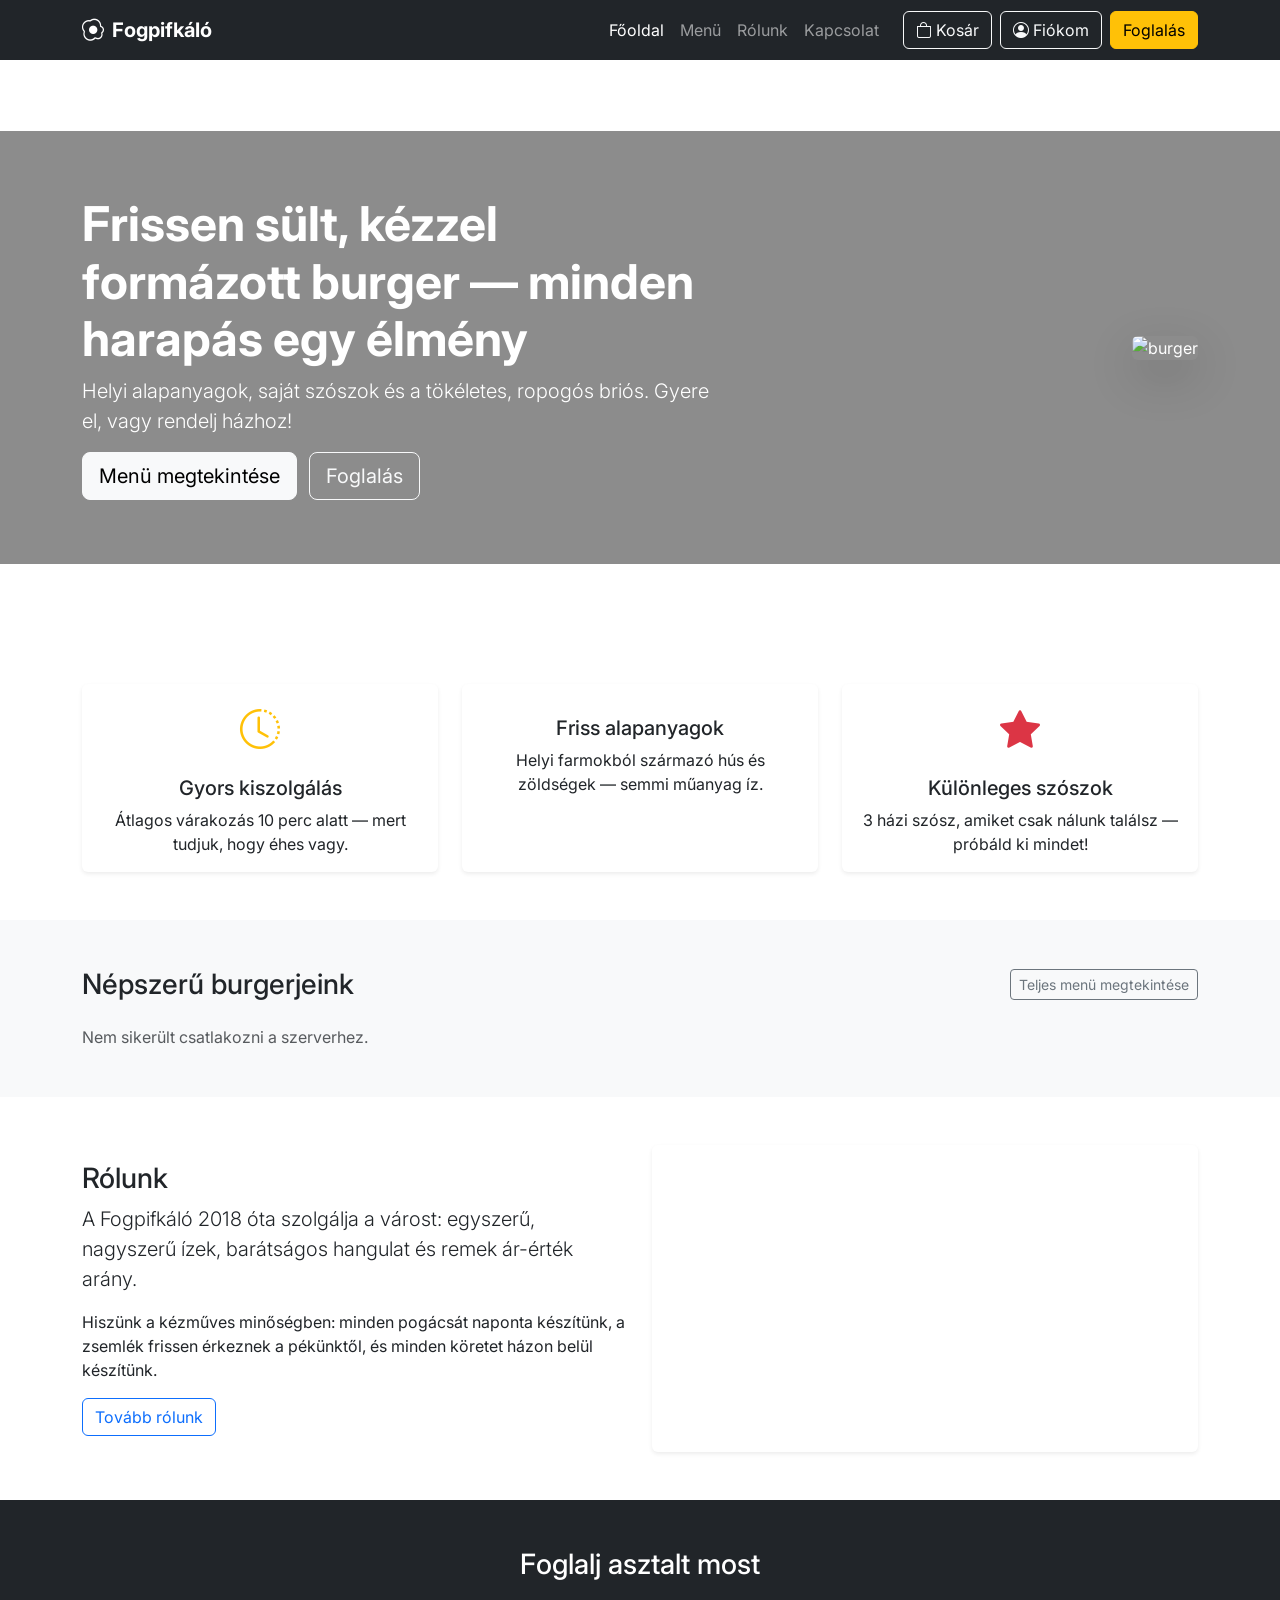
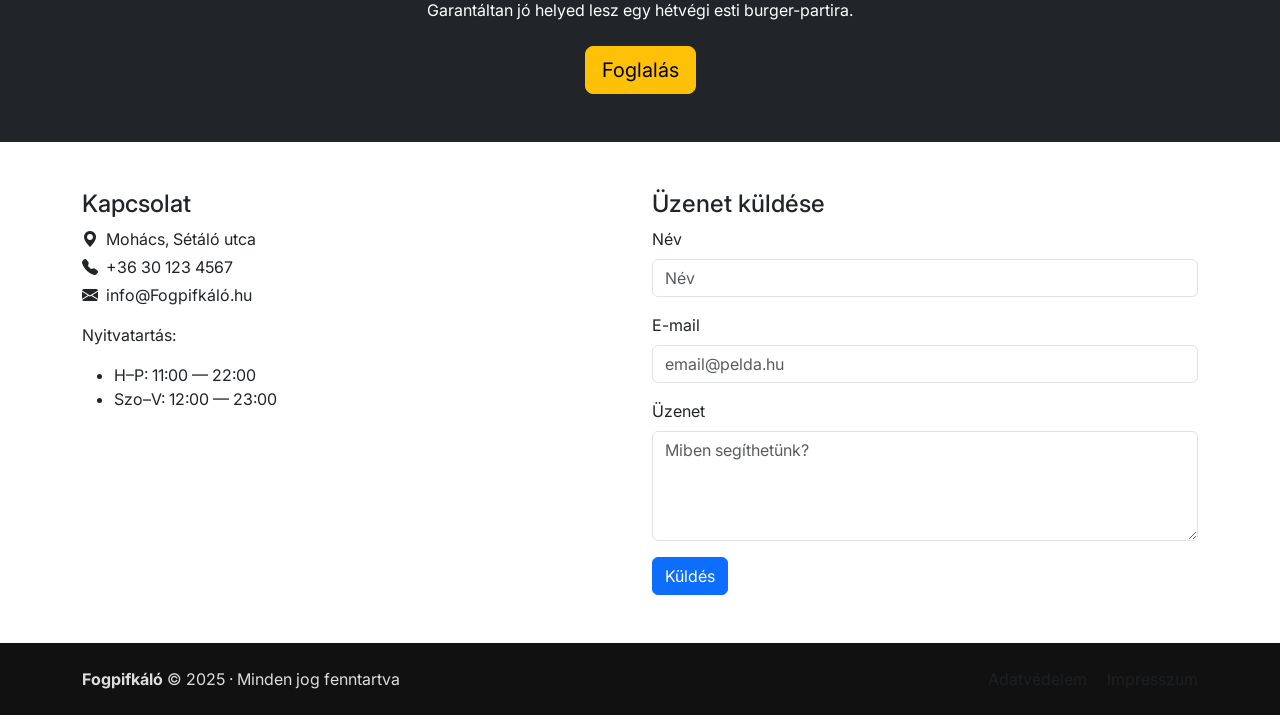
==== public/index.html @ 2e4c8137 "Add files via upload Ha futtatni akarod -  terminálba cd fogpifkalo-backend npm install npm init " ====
<!DOCTYPE html>
<html lang="hu">
  <head>
    <meta charset="utf-8" />
    <meta name="viewport" content="width=device-width, initial-scale=1" />
    <title>Fogpifkáló - A város legjobb burgerje</title>
    <!-- Bootstrap 5 CSS -->
    <link
      href="https://cdn.jsdelivr.net/npm/bootstrap@5.3.2/dist/css/bootstrap.min.css"
      rel="stylesheet"
    />
    <!-- Bootstrap Icons -->
    <link
      href="https://cdn.jsdelivr.net/npm/bootstrap-icons@1.11.3/font/bootstrap-icons.css"
      rel="stylesheet"
    />
    <link
      href="https://fonts.googleapis.com/css2?family=Inter:wght@300;400;600;700&display=swap"
      rel="stylesheet"
    />
    <style>
      body {
        font-family: "Inter", system-ui, -apple-system, Roboto, "Helvetica Neue",
          Arial;
      }
      .hero {
        background-image: url("https://images.unsplash.com/photo-1550547660-d9450f859349?q=80&w=1600&auto=format&fit=crop&ixlib=rb-4.0.3&s=");
        background-size: cover;
        background-position: center;
        min-height: 64vh;
        display: flex;
        align-items: center;
      }
      .hero-overlay {
        background: rgba(0, 0, 0, 0.45);
        padding: 4rem 0;
        width: 100%;
      }
      .menu-card img {
        height: 180px;
        object-fit: cover;
      }
      .badge-special {
        background: #ff6b35;
      }
      .footer {
        background: #111;
        color: #ddd;
      }
    </style>
  </head>
  <body>
    <!-- NAVBAR -->
    <nav class="navbar navbar-expand-lg navbar-dark bg-dark">
      <div class="container">
        <a class="navbar-brand d-flex align-items-center" href="#">
          <i class="bi bi-egg-fried me-2" style="font-size: 1.4rem"></i>
          <span class="fw-bold">Fogpifkáló</span>
        </a>
        <button
          class="navbar-toggler"
          type="button"
          data-bs-toggle="collapse"
          data-bs-target="#navMenu"
        >
          <span class="navbar-toggler-icon"></span>
        </button>
        <div class="collapse navbar-collapse" id="navMenu">
          <ul class="navbar-nav ms-auto mb-2 mb-lg-0">
            <li class="nav-item">
              <a class="nav-link active" href="#">Főoldal</a>
            </li>
            <li class="nav-item"><a class="nav-link" href="menu.html">Menü</a></li>
            <li class="nav-item">
              <a class="nav-link" href="#rolunk">Rólunk</a>
            </li>
            <li class="nav-item">
              <a class="nav-link" href="#kapcsolat">Kapcsolat</a>
            </li>
          </ul>

          <!-- Kosár ikon + dropdown -->
          <div class="dropdown ms-lg-3">
            <button
              class="btn btn-outline-light position-relative d-flex align-items-center"
              type="button"
              id="cartDropdownBtn"
              data-bs-toggle="dropdown"
              aria-expanded="false"
            >
              <i class="bi bi-bag me-1"></i>
              <span class="d-none d-lg-inline">Kosár</span>
              <span
                class="badge bg-danger rounded-pill position-absolute top-0 start-100 translate-middle"
                id="cartCountBadge"
                style="font-size: 0.7rem; display: none"
              >
                0
              </span>
            </button>
            <div
              class="dropdown-menu dropdown-menu-end p-3"
              aria-labelledby="cartDropdownBtn"
              style="min-width: 280px"
            >
              <div id="cartDropdownContent">
                <div class="text-muted small">A kosarad jelenleg üres.</div>
              </div>
            </div>
          </div>

          <!-- Fiók ikon -->
          <a
            class="btn btn-outline-light ms-2 d-flex align-items-center"
            href="fiok.html"
            id="accountLink"
          >
            <i class="bi bi-person-circle me-1"></i>
            <span class="d-none d-lg-inline">Fiókom</span>
          </a>

          <!-- Foglalás gomb -->
          <a class="btn btn-warning ms-2" href="#foglalas">Foglalás</a>
        </div>
      </div>
    </nav>

    <!-- HERO -->
    <header class="hero">
      <div class="hero-overlay text-white">
        <div class="container">
          <div class="row align-items-center">
            <div class="col-lg-7">
              <h1 class="display-5 fw-bold">
                Frissen sült, kézzel formázott burger — minden harapás egy
                élmény
              </h1>
              <p class="lead">
                Helyi alapanyagok, saját szószok és a tökéletes, ropogós briós.
                Gyere el, vagy rendelj házhoz!
              </p>
              <div class="mt-3">
                <a href="#menu" class="btn btn-lg btn-light me-2"
                  >Menü megtekintése</a
                >
                <a href="#foglalas" class="btn btn-lg btn-outline-light"
                  >Foglalás</a
                >
              </div>
            </div>
            <div class="col-lg-5 d-none d-lg-block text-end">
              <img
                src="https://images.unsplash.com/photo-1550547660-d9450f859349?q=80&w=800&auto=format&fit=crop&ixlib=rb-4.0.3&s="
                alt="burger"
                class="img-fluid rounded shadow-lg"
              />
            </div>
          </div>
        </div>
      </div>
    </header>

    <!-- HIGHLIGHTS -->
    <section class="py-5">
      <div class="container">
        <div class="row text-center g-4">
          <div class="col-md-4">
            <div class="card border-0 h-100 shadow-sm">
              <div class="card-body">
                <i class="bi bi-clock-history fs-1 text-warning"></i>
                <h5 class="card-title mt-3">Gyors kiszolgálás</h5>
                <p class="card-text">
                  Átlagos várakozás 10 perc alatt — mert tudjuk, hogy éhes vagy.
                </p>
              </div>
            </div>
          </div>
          <div class="col-md-4">
            <div class="card border-0 h-100 shadow-sm">
              <div class="card-body">
                <i class="bi bi-leaf fs-1 text-success"></i>
                <h5 class="card-title mt-3">Friss alapanyagok</h5>
                <p class="card-text">
                  Helyi farmokból származó hús és zöldségek — semmi műanyag íz.
                </p>
              </div>
            </div>
          </div>
          <div class="col-md-4">
            <div class="card border-0 h-100 shadow-sm">
              <div class="card-body">
                <i class="bi bi-star-fill fs-1 text-danger"></i>
                <h5 class="card-title mt-3">Különleges szószok</h5>
                <p class="card-text">
                  3 házi szósz, amiket csak nálunk találsz — próbáld ki mindet!
                </p>
              </div>
            </div>
          </div>
        </div>
      </div>
    </section>

    <!-- MENU GRID -->
    <section id="menu" class="py-5 bg-light">
      <div class="container">
        <div class="d-flex justify-content-between align-items-center mb-4">
          <h2 class="h3 mb-0">Népszerű burgerjeink</h2>
          <a href="#" class="btn btn-sm btn-outline-secondary"
            >Teljes menü megtekintése</a
          >
        </div>

        <div id="menuItems" class="row g-4">
          <div class="col-12 text-muted" id="menuLoading">
            Menü betöltése...
          </div>
        </div>
      </div>
    </section>

    <!-- ABOUT -->
    <section id="rolunk" class="py-5">
      <div class="container">
        <div class="row align-items-center g-4">
          <div class="col-lg-6">
            <h3>Rólunk</h3>
            <p class="lead">
              A Fogpifkáló 2018 óta szolgálja a várost: egyszerű, nagyszerű
              ízek, barátságos hangulat és remek ár-érték arány.
            </p>
            <p>
              Hiszünk a kézműves minőségben: minden pogácsát naponta készítünk,
              a zsemlék frissen érkeznek a pékünktől, és minden köretet házon
              belül készítünk.
            </p>
            <a href="#" class="btn btn-outline-primary">Tovább rólunk</a>
          </div>
          <div class="col-lg-6">
            <div class="ratio ratio-16x9 rounded shadow-sm">
              <iframe
                src="https://www.youtube.com/watch?v=25LT2WNJmO4&t=40s"
                title="Bemutatkozó"
                allowfullscreen
              ></iframe>
            </div>
          </div>
        </div>
      </div>
    </section>

    <!-- RESERVATION CTA -->
    <section id="foglalas" class="py-5 bg-dark text-white text-center">
      <div class="container">
        <h3 class="mb-3">Foglalj asztalt most</h3>
        <p class="mb-4">
          Garantáltan jó helyed lesz egy hétvégi esti burger-partira.
        </p>
        <a href="#kapcsolat" class="btn btn-warning btn-lg">Foglalás</a>
      </div>
    </section>

    <!-- CONTACT -->
    <section id="kapcsolat" class="py-5">
      <div class="container">
        <div class="row g-4">
          <div class="col-md-6">
            <h4>Kapcsolat</h4>
            <p class="mb-1">
              <i class="bi bi-geo-alt-fill me-2"></i>Mohács, Sétáló utca
            </p>
            <p class="mb-1">
              <i class="bi bi-telephone-fill me-2"></i>+36 30 123 4567
            </p>
            <p class="mb-3">
              <i class="bi bi-envelope-fill me-2"></i>info@Fogpifkáló.hu
            </p>
            <p>Nyitvatartás:</p>
            <ul>
              <li>H–P: 11:00 — 22:00</li>
              <li>Szo–V: 12:00 — 23:00</li>
            </ul>
          </div>
          <div class="col-md-6">
            <h4>Üzenet küldése</h4>
            <form>
              <div class="mb-3">
                <label class="form-label">Név</label>
                <input class="form-control" placeholder="Név" required />
              </div>
              <div class="mb-3">
                <label class="form-label">E-mail</label>
                <input
                  type="email"
                  class="form-control"
                  placeholder="email@pelda.hu"
                  required
                />
              </div>
              <div class="mb-3">
                <label class="form-label">Üzenet</label>
                <textarea
                  class="form-control"
                  rows="4"
                  placeholder="Miben segíthetünk?"
                ></textarea>
              </div>
              <button class="btn btn-primary" type="submit">Küldés</button>
            </form>
          </div>
        </div>
      </div>
    </section>

    <!-- FOOTER -->
    <footer class="footer py-4">
      <div
        class="container d-flex flex-column flex-md-row justify-content-between align-items-center"
      >
        <div>
          <strong>Fogpifkáló</strong> &copy; 2025 · Minden jog fenntartva
        </div>
        <div class="mt-2 mt-md-0">
          <a href="#" class="text-decoration-none text-muted me-3"
            >Adatvédelem</a
          >
          <a href="#" class="text-decoration-none text-muted">Impresszum</a>
        </div>
      </div>
    </footer>

    <!-- Bootstrap JS -->
    <script src="https://cdn.jsdelivr.net/npm/bootstrap@5.3.2/dist/js/bootstrap.bundle.min.js"></script>
    <script src="script.js"></script>
    <script>
      document.addEventListener("DOMContentLoaded", () => {
        const menuContainer = document.getElementById("menuItems");
        const menuLoading = document.getElementById("menuLoading");

        if (!menuContainer) return;

        function formatFt(value) {
          return Math.round(Number(value)).toLocaleString("hu-HU");
        }

        async function loadMenu() {
          if (menuLoading) {
            menuLoading.textContent = "Menü betöltése...";
          }

          try {
            const res = await fetch("/api/products");
            const data = await res.json();

            if (!data.success) {
              if (menuLoading) {
                menuLoading.textContent =
                  data.message || "Nem sikerült betölteni a menüt.";
              }
              return;
            }

            const products = data.products || [];

            if (products.length === 0) {
              if (menuLoading) {
                menuLoading.textContent = "Jelenleg nincs elérhető termék.";
              }
              return;
            }

            // Konténer ürítése
            menuContainer.innerHTML = "";

            products.forEach((p) => {
              const col = document.createElement("div");
              col.className = "col-md-6 col-lg-4";

              const imgUrl =
                p.image_url && p.image_url.trim()
                  ? p.image_url
                  : "https://via.placeholder.com/400x250?text=Burger";

              col.innerHTML = `
          <div class="card menu-card h-100 shadow-sm">
            <img src="${imgUrl}" class="card-img-top" alt="${p.name}">
            <div class="card-body d-flex flex-column">
              <h5 class="card-title">${p.name}</h5>
              <p class="card-text">${p.description || ""}</p>
              <div class="mt-auto d-flex justify-content-between align-items-center">
                <strong>${formatFt(p.price)} Ft</strong>
                <button 
                  class="btn btn-sm btn-primary order-btn" 
                  data-product-id="${p.id}"
                  type="button"
                >
                  Rendelés
                </button>
              </div>
            </div>
          </div>
        `;

              menuContainer.appendChild(col);
            });

            // ⚠️ FONTOS: ha a kosár logika a .order-btn gombokra event listenerrel működik,
            // és azt korábban DOMContentLoaded-kor raktad rá, akkor lehet, hogy
            // külön kell egy függvény, ami újra ráakasztja az eseményeket az új gombokra is.
            // Ha már van ilyen, itt hívd meg, pl:
            // initOrderButtons();
          } catch (err) {
            console.error("Hiba a /api/products hívásnál:", err);
            if (menuLoading) {
              menuLoading.textContent =
                "Nem sikerült csatlakozni a szerverhez.";
            }
          }
        }

        loadMenu();
      });
    </script>
  </body>
</html>
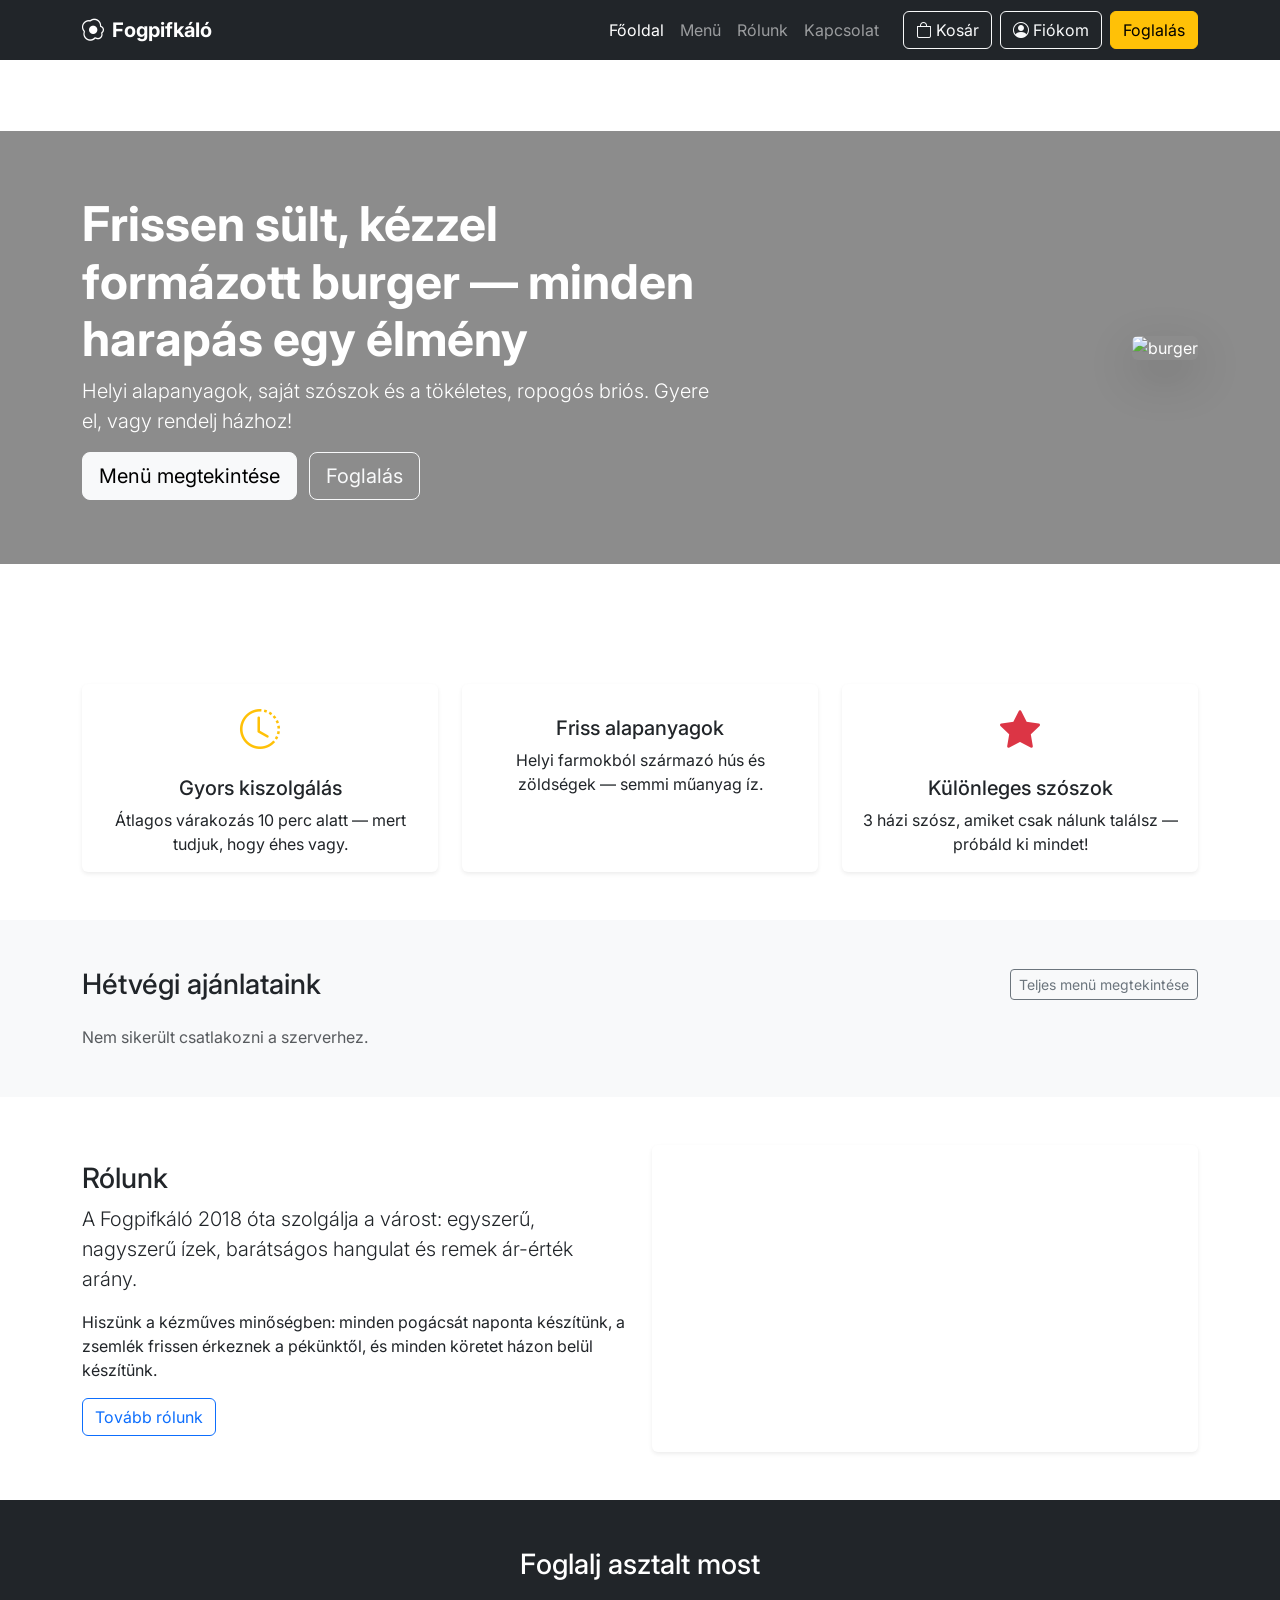
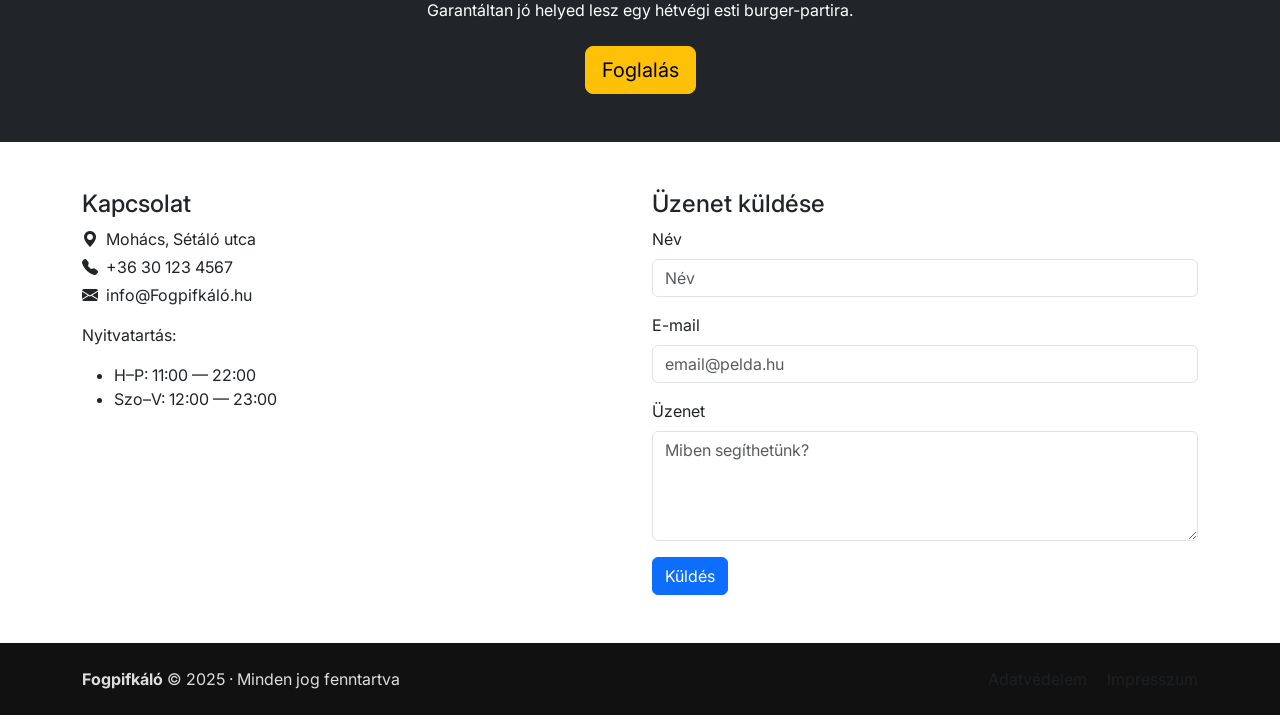
==== commit d0d3c195: "architecture + jwt refresh token" ====
--- a/public/index.html
+++ b/public/index.html
@@ -120,7 +120,7 @@
           </a>
 
           <!-- Foglalás gomb -->
-          <a class="btn btn-warning ms-2" href="#foglalas">Foglalás</a>
+          <a class="btn btn-warning ms-2" href="foglalas.html">Foglalás</a>
         </div>
       </div>
     </nav>
@@ -143,7 +143,7 @@
                 <a href="#menu" class="btn btn-lg btn-light me-2"
                   >Menü megtekintése</a
                 >
-                <a href="#foglalas" class="btn btn-lg btn-outline-light"
+                <a href="foglalas.html" class="btn btn-lg btn-outline-light"
                   >Foglalás</a
                 >
               </div>
@@ -202,14 +202,14 @@
     </section>
 
     <!-- MENU GRID -->
-    <section id="menu" class="py-5 bg-light">
-      <div class="container">
-        <div class="d-flex justify-content-between align-items-center mb-4">
-          <h2 class="h3 mb-0">Népszerű burgerjeink</h2>
-          <a href="#" class="btn btn-sm btn-outline-secondary"
-            >Teljes menü megtekintése</a
-          >
-        </div>
+<section id="menu" class="py-5 bg-light">
+  <div class="container">
+    <div class="d-flex justify-content-between align-items-center mb-4">
+      <h2 class="h3 mb-0">Hétvégi ajánlataink</h2>
+      <a href="menu.html" class="btn btn-sm btn-outline-secondary">
+        Teljes menü megtekintése
+      </a>
+    </div>
 
         <div id="menuItems" class="row g-4">
           <div class="col-12 text-muted" id="menuLoading">
@@ -256,7 +256,7 @@
         <p class="mb-4">
           Garantáltan jó helyed lesz egy hétvégi esti burger-partira.
         </p>
-        <a href="#kapcsolat" class="btn btn-warning btn-lg">Foglalás</a>
+        <a href="foglalas.html" class="btn btn-warning btn-lg">Foglalás</a>
       </div>
     </section>
 
@@ -332,6 +332,7 @@
     <!-- Bootstrap JS -->
     <script src="https://cdn.jsdelivr.net/npm/bootstrap@5.3.2/dist/js/bootstrap.bundle.min.js"></script>
     <script src="script.js"></script>
+    <script src="api.js"></script>
     <script>
       document.addEventListener("DOMContentLoaded", () => {
         const menuContainer = document.getElementById("menuItems");
@@ -343,13 +344,13 @@
           return Math.round(Number(value)).toLocaleString("hu-HU");
         }
 
-        async function loadMenu() {
+        async function loadSpecialOffers() {
           if (menuLoading) {
             menuLoading.textContent = "Menü betöltése...";
           }
 
           try {
-            const res = await fetch("/api/products");
+            const res = await fetch("/api/special-offers");
             const data = await res.json();
 
             if (!data.success) {
@@ -410,7 +411,7 @@
             // Ha már van ilyen, itt hívd meg, pl:
             // initOrderButtons();
           } catch (err) {
-            console.error("Hiba a /api/products hívásnál:", err);
+            console.error("Hiba a /api/special-offers hívásnál:", err);
             if (menuLoading) {
               menuLoading.textContent =
                 "Nem sikerült csatlakozni a szerverhez.";
@@ -418,7 +419,7 @@
           }
         }
 
-        loadMenu();
+        loadSpecialOffers();
       });
     </script>
   </body>
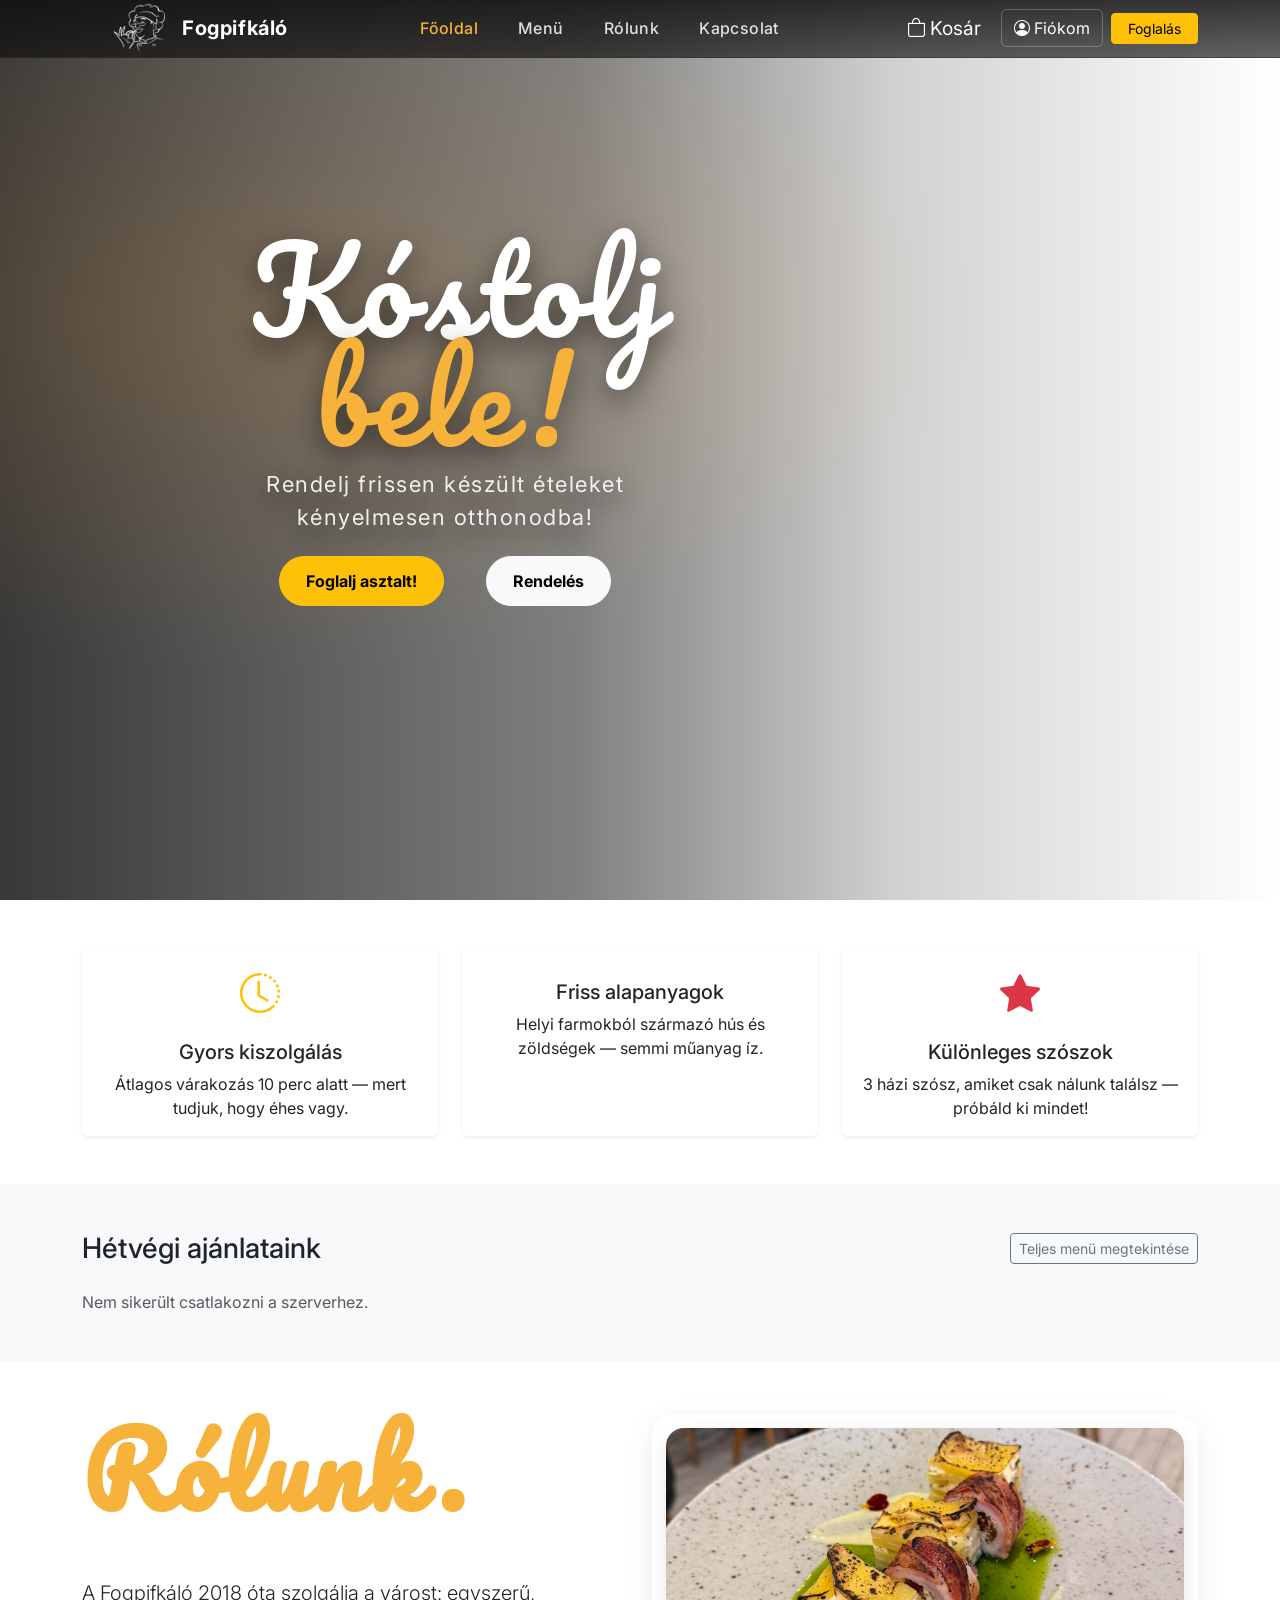
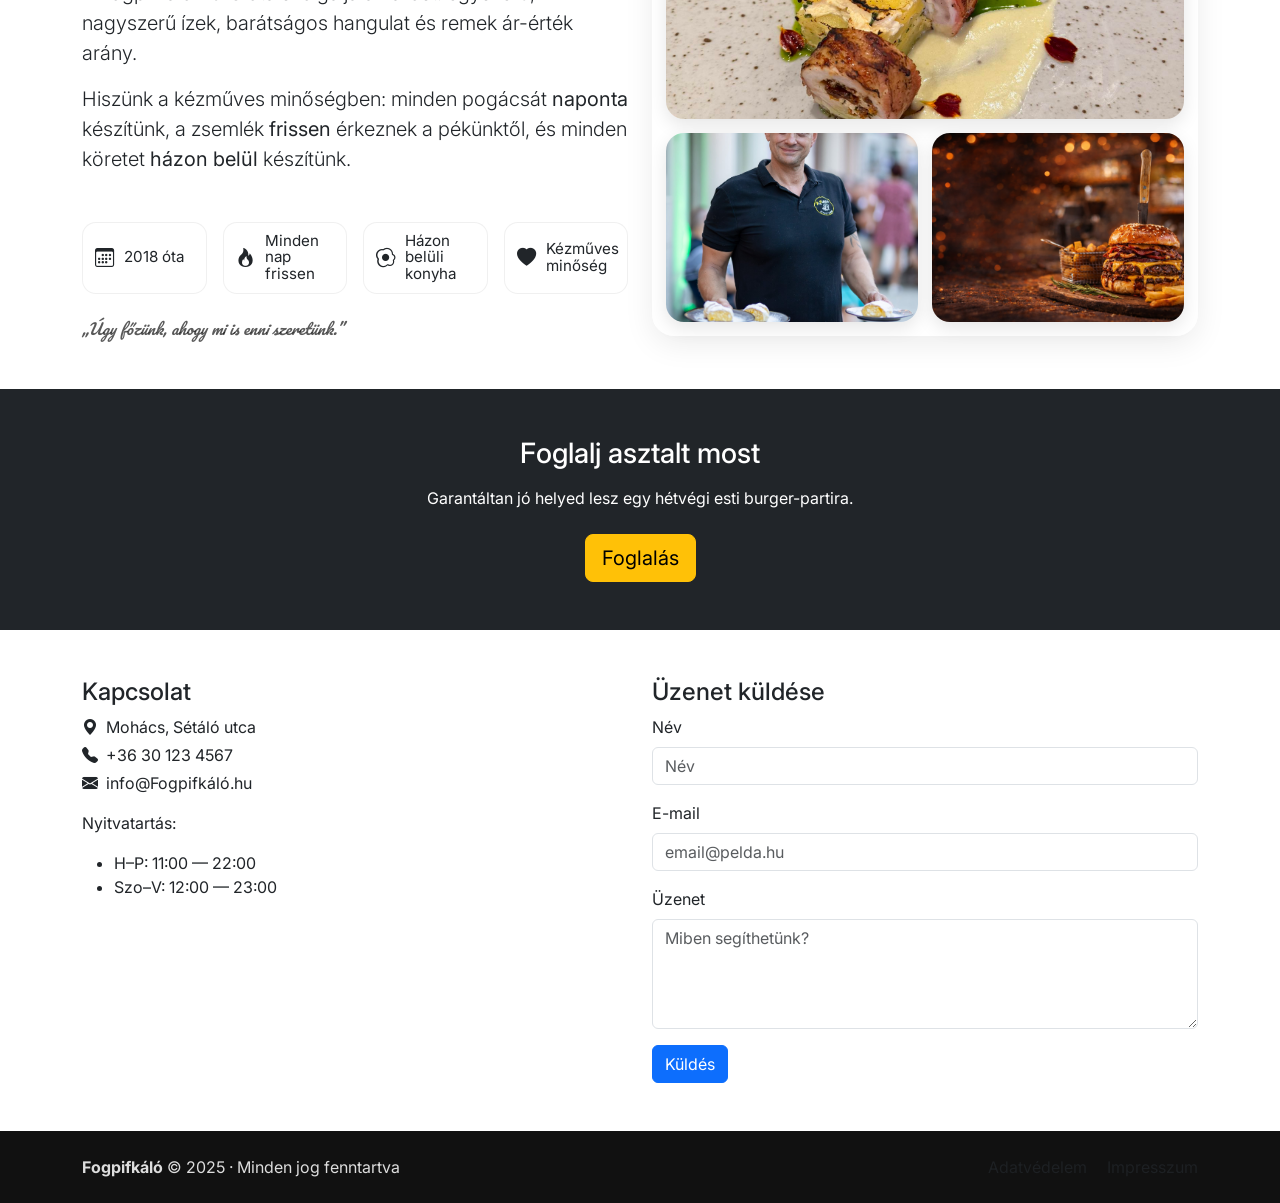
==== commit 9a5ab4e3: "rework navbar + hero section + about section" ====
--- a/public/index.html
+++ b/public/index.html
@@ -1,426 +1,592 @@
-<!DOCTYPE html>
-<html lang="hu">
-  <head>
-    <meta charset="utf-8" />
-    <meta name="viewport" content="width=device-width, initial-scale=1" />
-    <title>Fogpifkáló - A város legjobb burgerje</title>
-    <!-- Bootstrap 5 CSS -->
-    <link
-      href="https://cdn.jsdelivr.net/npm/bootstrap@5.3.2/dist/css/bootstrap.min.css"
-      rel="stylesheet"
-    />
-    <!-- Bootstrap Icons -->
-    <link
-      href="https://cdn.jsdelivr.net/npm/bootstrap-icons@1.11.3/font/bootstrap-icons.css"
-      rel="stylesheet"
-    />
-    <link
-      href="https://fonts.googleapis.com/css2?family=Inter:wght@300;400;600;700&display=swap"
-      rel="stylesheet"
-    />
-    <style>
-      body {
-        font-family: "Inter", system-ui, -apple-system, Roboto, "Helvetica Neue",
-          Arial;
-      }
-      .hero {
-        background-image: url("https://images.unsplash.com/photo-1550547660-d9450f859349?q=80&w=1600&auto=format&fit=crop&ixlib=rb-4.0.3&s=");
-        background-size: cover;
-        background-position: center;
-        min-height: 64vh;
-        display: flex;
-        align-items: center;
-      }
-      .hero-overlay {
-        background: rgba(0, 0, 0, 0.45);
-        padding: 4rem 0;
-        width: 100%;
-      }
-      .menu-card img {
-        height: 180px;
-        object-fit: cover;
-      }
-      .badge-special {
-        background: #ff6b35;
-      }
-      .footer {
-        background: #111;
-        color: #ddd;
-      }
-    </style>
-  </head>
-  <body>
-    <!-- NAVBAR -->
-    <nav class="navbar navbar-expand-lg navbar-dark bg-dark">
-      <div class="container">
-        <a class="navbar-brand d-flex align-items-center" href="#">
-          <i class="bi bi-egg-fried me-2" style="font-size: 1.4rem"></i>
-          <span class="fw-bold">Fogpifkáló</span>
-        </a>
-        <button
-          class="navbar-toggler"
-          type="button"
-          data-bs-toggle="collapse"
-          data-bs-target="#navMenu"
-        >
-          <span class="navbar-toggler-icon"></span>
-        </button>
-        <div class="collapse navbar-collapse" id="navMenu">
-          <ul class="navbar-nav ms-auto mb-2 mb-lg-0">
-            <li class="nav-item">
-              <a class="nav-link active" href="#">Főoldal</a>
-            </li>
-            <li class="nav-item"><a class="nav-link" href="menu.html">Menü</a></li>
-            <li class="nav-item">
-              <a class="nav-link" href="#rolunk">Rólunk</a>
-            </li>
-            <li class="nav-item">
-              <a class="nav-link" href="#kapcsolat">Kapcsolat</a>
-            </li>
-          </ul>
-
-          <!-- Kosár ikon + dropdown -->
-          <div class="dropdown ms-lg-3">
-            <button
-              class="btn btn-outline-light position-relative d-flex align-items-center"
-              type="button"
-              id="cartDropdownBtn"
-              data-bs-toggle="dropdown"
-              aria-expanded="false"
-            >
-              <i class="bi bi-bag me-1"></i>
-              <span class="d-none d-lg-inline">Kosár</span>
-              <span
-                class="badge bg-danger rounded-pill position-absolute top-0 start-100 translate-middle"
-                id="cartCountBadge"
-                style="font-size: 0.7rem; display: none"
-              >
-                0
-              </span>
-            </button>
-            <div
-              class="dropdown-menu dropdown-menu-end p-3"
-              aria-labelledby="cartDropdownBtn"
-              style="min-width: 280px"
-            >
-              <div id="cartDropdownContent">
-                <div class="text-muted small">A kosarad jelenleg üres.</div>
-              </div>
-            </div>
-          </div>
-
-          <!-- Fiók ikon -->
-          <a
-            class="btn btn-outline-light ms-2 d-flex align-items-center"
-            href="fiok.html"
-            id="accountLink"
-          >
-            <i class="bi bi-person-circle me-1"></i>
-            <span class="d-none d-lg-inline">Fiókom</span>
-          </a>
-
-          <!-- Foglalás gomb -->
-          <a class="btn btn-warning ms-2" href="foglalas.html">Foglalás</a>
-        </div>
-      </div>
-    </nav>
-
-    <!-- HERO -->
-    <header class="hero">
-      <div class="hero-overlay text-white">
-        <div class="container">
-          <div class="row align-items-center">
-            <div class="col-lg-7">
-              <h1 class="display-5 fw-bold">
-                Frissen sült, kézzel formázott burger — minden harapás egy
-                élmény
-              </h1>
-              <p class="lead">
-                Helyi alapanyagok, saját szószok és a tökéletes, ropogós briós.
-                Gyere el, vagy rendelj házhoz!
-              </p>
-              <div class="mt-3">
-                <a href="#menu" class="btn btn-lg btn-light me-2"
-                  >Menü megtekintése</a
-                >
-                <a href="foglalas.html" class="btn btn-lg btn-outline-light"
-                  >Foglalás</a
-                >
-              </div>
-            </div>
-            <div class="col-lg-5 d-none d-lg-block text-end">
-              <img
-                src="https://images.unsplash.com/photo-1550547660-d9450f859349?q=80&w=800&auto=format&fit=crop&ixlib=rb-4.0.3&s="
-                alt="burger"
-                class="img-fluid rounded shadow-lg"
-              />
-            </div>
-          </div>
-        </div>
-      </div>
-    </header>
-
-    <!-- HIGHLIGHTS -->
-    <section class="py-5">
-      <div class="container">
-        <div class="row text-center g-4">
-          <div class="col-md-4">
-            <div class="card border-0 h-100 shadow-sm">
-              <div class="card-body">
-                <i class="bi bi-clock-history fs-1 text-warning"></i>
-                <h5 class="card-title mt-3">Gyors kiszolgálás</h5>
-                <p class="card-text">
-                  Átlagos várakozás 10 perc alatt — mert tudjuk, hogy éhes vagy.
-                </p>
-              </div>
-            </div>
-          </div>
-          <div class="col-md-4">
-            <div class="card border-0 h-100 shadow-sm">
-              <div class="card-body">
-                <i class="bi bi-leaf fs-1 text-success"></i>
-                <h5 class="card-title mt-3">Friss alapanyagok</h5>
-                <p class="card-text">
-                  Helyi farmokból származó hús és zöldségek — semmi műanyag íz.
-                </p>
-              </div>
-            </div>
-          </div>
-          <div class="col-md-4">
-            <div class="card border-0 h-100 shadow-sm">
-              <div class="card-body">
-                <i class="bi bi-star-fill fs-1 text-danger"></i>
-                <h5 class="card-title mt-3">Különleges szószok</h5>
-                <p class="card-text">
-                  3 házi szósz, amiket csak nálunk találsz — próbáld ki mindet!
-                </p>
-              </div>
-            </div>
-          </div>
-        </div>
-      </div>
-    </section>
-
-    <!-- MENU GRID -->
-<section id="menu" class="py-5 bg-light">
-  <div class="container">
-    <div class="d-flex justify-content-between align-items-center mb-4">
-      <h2 class="h3 mb-0">Hétvégi ajánlataink</h2>
-      <a href="menu.html" class="btn btn-sm btn-outline-secondary">
-        Teljes menü megtekintése
-      </a>
-    </div>
-
-        <div id="menuItems" class="row g-4">
-          <div class="col-12 text-muted" id="menuLoading">
-            Menü betöltése...
-          </div>
-        </div>
-      </div>
-    </section>
-
-    <!-- ABOUT -->
-    <section id="rolunk" class="py-5">
-      <div class="container">
-        <div class="row align-items-center g-4">
-          <div class="col-lg-6">
-            <h3>Rólunk</h3>
-            <p class="lead">
-              A Fogpifkáló 2018 óta szolgálja a várost: egyszerű, nagyszerű
-              ízek, barátságos hangulat és remek ár-érték arány.
-            </p>
-            <p>
-              Hiszünk a kézműves minőségben: minden pogácsát naponta készítünk,
-              a zsemlék frissen érkeznek a pékünktől, és minden köretet házon
-              belül készítünk.
-            </p>
-            <a href="#" class="btn btn-outline-primary">Tovább rólunk</a>
-          </div>
-          <div class="col-lg-6">
-            <div class="ratio ratio-16x9 rounded shadow-sm">
-              <iframe
-                src="https://www.youtube.com/watch?v=25LT2WNJmO4&t=40s"
-                title="Bemutatkozó"
-                allowfullscreen
-              ></iframe>
-            </div>
-          </div>
-        </div>
-      </div>
-    </section>
-
-    <!-- RESERVATION CTA -->
-    <section id="foglalas" class="py-5 bg-dark text-white text-center">
-      <div class="container">
-        <h3 class="mb-3">Foglalj asztalt most</h3>
-        <p class="mb-4">
-          Garantáltan jó helyed lesz egy hétvégi esti burger-partira.
-        </p>
-        <a href="foglalas.html" class="btn btn-warning btn-lg">Foglalás</a>
-      </div>
-    </section>
-
-    <!-- CONTACT -->
-    <section id="kapcsolat" class="py-5">
-      <div class="container">
-        <div class="row g-4">
-          <div class="col-md-6">
-            <h4>Kapcsolat</h4>
-            <p class="mb-1">
-              <i class="bi bi-geo-alt-fill me-2"></i>Mohács, Sétáló utca
-            </p>
-            <p class="mb-1">
-              <i class="bi bi-telephone-fill me-2"></i>+36 30 123 4567
-            </p>
-            <p class="mb-3">
-              <i class="bi bi-envelope-fill me-2"></i>info@Fogpifkáló.hu
-            </p>
-            <p>Nyitvatartás:</p>
-            <ul>
-              <li>H–P: 11:00 — 22:00</li>
-              <li>Szo–V: 12:00 — 23:00</li>
-            </ul>
-          </div>
-          <div class="col-md-6">
-            <h4>Üzenet küldése</h4>
-            <form>
-              <div class="mb-3">
-                <label class="form-label">Név</label>
-                <input class="form-control" placeholder="Név" required />
-              </div>
-              <div class="mb-3">
-                <label class="form-label">E-mail</label>
-                <input
-                  type="email"
-                  class="form-control"
-                  placeholder="email@pelda.hu"
-                  required
-                />
-              </div>
-              <div class="mb-3">
-                <label class="form-label">Üzenet</label>
-                <textarea
-                  class="form-control"
-                  rows="4"
-                  placeholder="Miben segíthetünk?"
-                ></textarea>
-              </div>
-              <button class="btn btn-primary" type="submit">Küldés</button>
-            </form>
-          </div>
-        </div>
-      </div>
-    </section>
-
-    <!-- FOOTER -->
-    <footer class="footer py-4">
-      <div
-        class="container d-flex flex-column flex-md-row justify-content-between align-items-center"
-      >
-        <div>
-          <strong>Fogpifkáló</strong> &copy; 2025 · Minden jog fenntartva
-        </div>
-        <div class="mt-2 mt-md-0">
-          <a href="#" class="text-decoration-none text-muted me-3"
-            >Adatvédelem</a
-          >
-          <a href="#" class="text-decoration-none text-muted">Impresszum</a>
-        </div>
-      </div>
-    </footer>
-
-    <!-- Bootstrap JS -->
-    <script src="https://cdn.jsdelivr.net/npm/bootstrap@5.3.2/dist/js/bootstrap.bundle.min.js"></script>
-    <script src="script.js"></script>
-    <script src="api.js"></script>
-    <script>
-      document.addEventListener("DOMContentLoaded", () => {
-        const menuContainer = document.getElementById("menuItems");
-        const menuLoading = document.getElementById("menuLoading");
-
-        if (!menuContainer) return;
-
-        function formatFt(value) {
-          return Math.round(Number(value)).toLocaleString("hu-HU");
-        }
-
-        async function loadSpecialOffers() {
-          if (menuLoading) {
-            menuLoading.textContent = "Menü betöltése...";
-          }
-
-          try {
-            const res = await fetch("/api/special-offers");
-            const data = await res.json();
-
-            if (!data.success) {
-              if (menuLoading) {
-                menuLoading.textContent =
-                  data.message || "Nem sikerült betölteni a menüt.";
-              }
-              return;
-            }
-
-            const products = data.products || [];
-
-            if (products.length === 0) {
-              if (menuLoading) {
-                menuLoading.textContent = "Jelenleg nincs elérhető termék.";
-              }
-              return;
-            }
-
-            // Konténer ürítése
-            menuContainer.innerHTML = "";
-
-            products.forEach((p) => {
-              const col = document.createElement("div");
-              col.className = "col-md-6 col-lg-4";
-
-              const imgUrl =
-                p.image_url && p.image_url.trim()
-                  ? p.image_url
-                  : "https://via.placeholder.com/400x250?text=Burger";
-
-              col.innerHTML = `
-          <div class="card menu-card h-100 shadow-sm">
-            <img src="${imgUrl}" class="card-img-top" alt="${p.name}">
-            <div class="card-body d-flex flex-column">
-              <h5 class="card-title">${p.name}</h5>
-              <p class="card-text">${p.description || ""}</p>
-              <div class="mt-auto d-flex justify-content-between align-items-center">
-                <strong>${formatFt(p.price)} Ft</strong>
-                <button 
-                  class="btn btn-sm btn-primary order-btn" 
-                  data-product-id="${p.id}"
-                  type="button"
-                >
-                  Rendelés
-                </button>
-              </div>
-            </div>
-          </div>
-        `;
-
-              menuContainer.appendChild(col);
-            });
-
-            // ⚠️ FONTOS: ha a kosár logika a .order-btn gombokra event listenerrel működik,
-            // és azt korábban DOMContentLoaded-kor raktad rá, akkor lehet, hogy
-            // külön kell egy függvény, ami újra ráakasztja az eseményeket az új gombokra is.
-            // Ha már van ilyen, itt hívd meg, pl:
-            // initOrderButtons();
-          } catch (err) {
-            console.error("Hiba a /api/special-offers hívásnál:", err);
-            if (menuLoading) {
-              menuLoading.textContent =
-                "Nem sikerült csatlakozni a szerverhez.";
-            }
-          }
-        }
-
-        loadSpecialOffers();
-      });
-    </script>
-  </body>
-</html>
+<!DOCTYPE html>
+<html lang="hu">
+  <head>
+    <meta charset="utf-8" />
+    <meta name="viewport" content="width=device-width, initial-scale=1" />
+    <title>Fogpifkáló - A város legjobb burgerje</title>
+    <!-- Bootstrap 5 CSS -->
+    <link
+      href="https://cdn.jsdelivr.net/npm/bootstrap@5.3.2/dist/css/bootstrap.min.css"
+      rel="stylesheet"
+    />
+    <!-- Bootstrap Icons -->
+    <link
+      href="https://cdn.jsdelivr.net/npm/bootstrap-icons@1.13.1/font/bootstrap-icons.css"
+      rel="stylesheet"
+    />
+
+    <link
+      href="https://fonts.googleapis.com/css2?family=Inter:wght@300;400;600;700&display=swap"
+      rel="stylesheet"
+    />
+    <link
+      href="https://fonts.googleapis.com/css2?family=Pacifico&display=swap"
+      rel="stylesheet"
+    />
+    <style>
+      body {
+        font-family: "Inter", system-ui, -apple-system, Roboto, "Helvetica Neue",
+          Arial;
+      }
+      .hero {
+        position: relative;
+        background-image: url("/images/hero3.jpg");
+        background-size: cover;
+        background-position: center 100%;
+        min-height: 100vh;
+        display: flex;
+        align-items: center;
+        overflow: hidden;
+      }
+      .hero::before {
+        content: "";
+        position: absolute;
+        inset: 0;
+        background: radial-gradient(
+            1200px 600px at 22% 35%,
+            rgba(255, 170, 60, 0.18),
+            rgba(0, 0, 0, 0) 60%
+          ),
+          linear-gradient(
+            90deg,
+            rgba(0, 0, 0, 0.78) 0%,
+            rgba(0, 0, 0, 0.5) 45%,
+            rgba(0, 0, 0, 0.18) 70%,
+            rgba(0, 0, 0, 0) 100%
+          );
+        pointer-events: none;
+      }
+      .hero-content {
+        position: relative;
+        z-index: 1;
+        padding: 5rem 0;
+        top: -30px;
+        left: 250px;
+      }
+      .hero-title {
+        font-family: "Pacifico", cursive;
+        font-size: clamp(80px, 9vw, 115px);
+        line-height: 0.95;
+        margin: 0 0 16px;
+        color: #fff;
+        text-shadow: 0 10px 30px rgba(0, 0, 0, 0.55);
+        text-align: center;
+        letter-spacing: 5px;
+      }
+      .hero-title .accent {
+        color: #f6b23a;
+      }
+      .hero-subtitle {
+        font-size: clamp(16px, 1.8vw, 22px);
+        color: rgba(255, 255, 255, 0.9);
+        margin: 0 0 22px;
+        max-width: 760px;
+        text-shadow: 0 8px 22px rgba(0, 0, 0, 0.55);
+        text-align: center;
+        letter-spacing: 1.5px;
+      }
+      .hero-actions {
+        display: flex;
+        gap: 14px;
+        flex-wrap: wrap;
+        align-items: center;
+        justify-content: space-evenly;
+      }
+      .btn-hero-pill {
+        border-radius: 999px;
+        padding: 12px 26px;
+        font-weight: 700;
+      }
+      @media (max-width: 576px) {
+        .hero {
+          min-height: 70vh;
+        }
+        .hero-content {
+          /* Mobilon ne legyen "kilökve" a képből */
+          left: 0;
+          top: 0;
+          padding: 3.5rem 1rem;
+          width: 100%;
+        }
+        .hero-title,
+        .hero-subtitle {
+          text-align: left;
+        }
+        .hero-actions {
+          justify-content: flex-start;
+        }
+      }
+
+      /* Tablet / kisebb laptop: csökkentsük az eltolást */
+      @media (max-width: 992px) {
+        .hero-content {
+          left: 0;
+          top: 0;
+        }
+      }
+
+      .menu-card img {
+        height: 180px;
+        object-fit: cover;
+      }
+      .badge-special {
+        background: #ff6b35;
+      }
+      .footer {
+        background: #111;
+        color: #ddd;
+      }
+    </style>
+    <link rel="stylesheet" href="menucard.css" />
+    <link rel="stylesheet" href="navbar.css" />
+    <link rel="stylesheet" href="style.css" />
+  </head>
+  <body>
+    <!-- NAVBAR -->
+    <nav class="navbar navbar-expand-lg navbar-dark navbar-glass fixed-top">
+      <div class="container">
+        <!-- LOGÓ -->
+        <a class="navbar-brand d-flex align-items-center" href="index.html">
+          <img
+            src="images/fogpifkalo.png"
+            alt="Fogpifkáló"
+            class="navbar-logo me-2"
+          />
+          <span class="fw-bold brand-text">Fogpifkáló</span>
+        </a>
+
+        <!-- MOBIL TOGGLE -->
+        <button
+          class="navbar-toggler"
+          type="button"
+          data-bs-toggle="collapse"
+          data-bs-target="#navMenu"
+        >
+          <span class="navbar-toggler-icon"></span>
+        </button>
+
+        <div class="collapse navbar-collapse" id="navMenu">
+          <ul class="navbar-nav mx-auto mb-2 mb-lg-0 gap-lg-4">
+            <li class="nav-item">
+              <a class="nav-link active" href="#">Főoldal</a>
+            </li>
+            <li class="nav-item">
+              <a class="nav-link" href="menu.html">Menü</a>
+            </li>
+            <li class="nav-item">
+              <a class="nav-link" href="#rolunk">Rólunk</a>
+            </li>
+            <li class="nav-item">
+              <a class="nav-link" href="#kapcsolat">Kapcsolat</a>
+            </li>
+          </ul>
+
+          <!-- JOBB OLDAL: KOSÁR + FIÓK + FOGLALÁS -->
+          <div class="d-flex align-items-center gap-2">
+            <!-- KOSÁR -->
+            <div class="dropdown">
+              <button
+                class="btn btn-cart position-relative d-flex align-items-center"
+                type="button"
+                id="cartDropdownBtn"
+                data-bs-toggle="dropdown"
+                aria-expanded="false"
+              >
+                <i class="bi bi-bag me-1"></i>
+                <span class="d-none d-lg-inline">Kosár</span>
+                <span
+                  class="cart-badge"
+                  id="cartCountBadge"
+                  style="display: none"
+                >
+                  0
+                </span>
+              </button>
+
+              <div
+                class="dropdown-menu dropdown-menu-end p-3"
+                aria-labelledby="cartDropdownBtn"
+                style="min-width: 280px"
+              >
+                <div id="cartDropdownContent">
+                  <div class="text-muted small">A kosarad jelenleg üres.</div>
+                </div>
+              </div>
+            </div>
+
+            <!-- FIÓK -->
+            <a
+              class="btn btn-account d-flex align-items-center"
+              href="fiok.html"
+              id="accountLink"
+            >
+              <i class="bi bi-person-circle me-1"></i>
+              <span class="d-none d-lg-inline">Fiókom</span>
+            </a>
+
+            <!-- FOGLALÁS -->
+            <a class="btn btn-warning btn-sm px-3" href="foglalas.html">
+              Foglalás
+            </a>
+          </div>
+        </div>
+      </div>
+    </nav>
+
+    <!-- HERO -->
+    <header class="hero">
+      <div class="hero-content text-white">
+        <div class="row align-items-center">
+          <div class="col-lg-7">
+            <h1 class="hero-title">
+              Kóstolj<br />
+              <span class="accent">bele!</span>
+            </h1>
+            <p class="hero-subtitle">
+              Rendelj frissen készült ételeket kényelmesen otthonodba!
+            </p>
+            <div class="hero-actions mt-3">
+              <a href="foglalas.html" class="btn btn-warning btn-hero-pill"
+                >Foglalj asztalt!</a
+              >
+              <a href="menu.html" class="btn btn-light btn-hero-pill"
+                >Rendelés</a
+              >
+            </div>
+          </div>
+          <div class="col-lg-5 d-none d-lg-block"></div>
+        </div>
+      </div>
+    </header>
+
+    <!-- HIGHLIGHTS -->
+    <section class="py-5">
+      <div class="container">
+        <div class="row text-center g-4">
+          <div class="col-md-4">
+            <div class="card border-0 h-100 shadow-sm">
+              <div class="card-body">
+                <i class="bi bi-clock-history fs-1 text-warning"></i>
+                <h5 class="card-title mt-3">Gyors kiszolgálás</h5>
+                <p class="card-text">
+                  Átlagos várakozás 10 perc alatt — mert tudjuk, hogy éhes vagy.
+                </p>
+              </div>
+            </div>
+          </div>
+          <div class="col-md-4">
+            <div class="card border-0 h-100 shadow-sm">
+              <div class="card-body">
+                <i class="bi bi-leaf fs-1 text-success"></i>
+                <h5 class="card-title mt-3">Friss alapanyagok</h5>
+                <p class="card-text">
+                  Helyi farmokból származó hús és zöldségek — semmi műanyag íz.
+                </p>
+              </div>
+            </div>
+          </div>
+          <div class="col-md-4">
+            <div class="card border-0 h-100 shadow-sm">
+              <div class="card-body">
+                <i class="bi bi-star-fill fs-1 text-danger"></i>
+                <h5 class="card-title mt-3">Különleges szószok</h5>
+                <p class="card-text">
+                  3 házi szósz, amiket csak nálunk találsz — próbáld ki mindet!
+                </p>
+              </div>
+            </div>
+          </div>
+        </div>
+      </div>
+    </section>
+
+    <!-- MENU GRID -->
+    <section id="menu" class="py-5 bg-light">
+      <div class="container">
+        <div class="d-flex justify-content-between align-items-center mb-4">
+          <h2 class="h3 mb-0">Hétvégi ajánlataink</h2>
+          <a href="menu.html" class="btn btn-sm btn-outline-secondary">
+            Teljes menü megtekintése
+          </a>
+        </div>
+
+        <div id="menuItems" class="row g-4">
+          <div class="col-12 text-muted" id="menuLoading">
+            Menü betöltése...
+          </div>
+        </div>
+      </div>
+    </section>
+
+    <!-- ABOUT -->
+    <section id="rolunk" class="py-5 about-section">
+      <div class="container">
+        <div class="row align-items-center g-4">
+          <!-- Bal oldal: szöveg -->
+          <div class="col-lg-6">
+            <h2 class="about-title mb-5">Rólunk.</h2>
+
+            <p class="lead mb-3">
+              A Fogpifkáló 2018 óta szolgálja a várost: egyszerű, nagyszerű ízek,
+              barátságos hangulat és remek ár-érték arány.
+            </p>
+
+            <p class="lead mb-5">
+              Hiszünk a kézműves minőségben: minden pogácsát <strong>naponta</strong> készítünk,
+              a zsemlék <strong>frissen</strong> érkeznek a pékünktől, és minden köretet
+              <strong>házon belül</strong> készítünk.
+            </p>
+
+            <div class="row g-3 about-points mb-4">
+              <div class="col-6 col-sm-3">
+                <div class="about-point">
+                  <i class="bi bi-calendar3"></i>
+                  <div class="about-point-text">2018 óta</div>
+                </div>
+              </div>
+              <div class="col-6 col-sm-3">
+                <div class="about-point">
+                  <i class="bi bi-fire"></i>
+                  <div class="about-point-text">Minden nap frissen</div>
+                </div>
+              </div>
+              <div class="col-6 col-sm-3">
+                <div class="about-point">
+                  <i class="bi bi-egg-fried"></i>
+                  <div class="about-point-text">Házon belüli konyha</div>
+                </div>
+              </div>
+              <div class="col-6 col-sm-3">
+                <div class="about-point">
+                  <i class="bi bi-heart-fill"></i>
+                  <div class="about-point-text">Kézműves minőség</div>
+                </div>
+              </div>
+            </div>
+
+            <div class="d-flex flex-wrap align-items-center gap-3">
+              <div class="about-quote">
+                „Úgy főzünk, ahogy mi is enni szeretünk.”
+              </div>
+            </div>
+          </div>
+
+          <!-- Jobb oldal: képkollázs (placeholder) -->
+          <div class="col-lg-6">
+            <div class="about-collage">
+              <img
+                src="images/hero2.jpg"
+                alt="Konyhai pillanat"
+                class="about-img about-img-main"
+                loading="lazy"
+              />
+              <img
+                src="images/smallerpic1.jpg"
+                alt="Friss pogácsák"
+                class="about-img about-img-sub"
+                loading="lazy"
+              />
+              <img
+                src="images/hero3.jpg"
+                alt="Vendégtér hangulat"
+                class="about-img about-img-sub"
+                loading="lazy"
+              />
+            </div>
+          </div>
+        </div>
+      </div>
+    </section>
+
+    <!-- RESERVATION CTA -->
+    <section id="foglalas" class="py-5 bg-dark text-white text-center">
+      <div class="container">
+        <h3 class="mb-3">Foglalj asztalt most</h3>
+        <p class="mb-4">
+          Garantáltan jó helyed lesz egy hétvégi esti burger-partira.
+        </p>
+        <a href="foglalas.html" class="btn btn-warning btn-lg">Foglalás</a>
+      </div>
+    </section>
+
+    <!-- CONTACT -->
+    <section id="kapcsolat" class="py-5">
+      <div class="container">
+        <div class="row g-4">
+          <div class="col-md-6">
+            <h4>Kapcsolat</h4>
+            <p class="mb-1">
+              <i class="bi bi-geo-alt-fill me-2"></i>Mohács, Sétáló utca
+            </p>
+            <p class="mb-1">
+              <i class="bi bi-telephone-fill me-2"></i>+36 30 123 4567
+            </p>
+            <p class="mb-3">
+              <i class="bi bi-envelope-fill me-2"></i>info@Fogpifkáló.hu
+            </p>
+            <p>Nyitvatartás:</p>
+            <ul>
+              <li>H–P: 11:00 — 22:00</li>
+              <li>Szo–V: 12:00 — 23:00</li>
+            </ul>
+          </div>
+          <div class="col-md-6">
+            <h4>Üzenet küldése</h4>
+            <form>
+              <div class="mb-3">
+                <label class="form-label">Név</label>
+                <input class="form-control" placeholder="Név" required />
+              </div>
+              <div class="mb-3">
+                <label class="form-label">E-mail</label>
+                <input
+                  type="email"
+                  class="form-control"
+                  placeholder="email@pelda.hu"
+                  required
+                />
+              </div>
+              <div class="mb-3">
+                <label class="form-label">Üzenet</label>
+                <textarea
+                  class="form-control"
+                  rows="4"
+                  placeholder="Miben segíthetünk?"
+                ></textarea>
+              </div>
+              <button class="btn btn-primary" type="submit">Küldés</button>
+            </form>
+          </div>
+        </div>
+      </div>
+    </section>
+
+    <!-- FOOTER -->
+    <footer class="footer py-4">
+      <div
+        class="container d-flex flex-column flex-md-row justify-content-between align-items-center"
+      >
+        <div>
+          <strong>Fogpifkáló</strong> &copy; 2025 · Minden jog fenntartva
+        </div>
+        <div class="mt-2 mt-md-0">
+          <a href="#" class="text-decoration-none text-muted me-3"
+            >Adatvédelem</a
+          >
+          <a href="#" class="text-decoration-none text-muted">Impresszum</a>
+        </div>
+      </div>
+    </footer>
+
+    <!-- Bootstrap JS -->
+    <script src="https://cdn.jsdelivr.net/npm/bootstrap@5.3.2/dist/js/bootstrap.bundle.min.js"></script>
+    <script src="script.js"></script>
+    <script src="api.js"></script>
+    <script>
+      document.addEventListener("DOMContentLoaded", () => {
+        const menuContainer = document.getElementById("menuItems");
+        const menuLoading = document.getElementById("menuLoading");
+
+        if (!menuContainer) return;
+
+        function formatFt(value) {
+          return Math.round(Number(value)).toLocaleString("hu-HU");
+        }
+
+        async function loadSpecialOffers() {
+          if (menuLoading) {
+            menuLoading.textContent = "Menü betöltése...";
+          }
+
+          try {
+            const res = await fetch("/api/special-offers");
+            const data = await res.json();
+
+            if (!data.success) {
+              if (menuLoading) {
+                menuLoading.textContent =
+                  data.message || "Nem sikerült betölteni a menüt.";
+              }
+              return;
+            }
+
+            const products = data.products || [];
+
+            if (products.length === 0) {
+              if (menuLoading) {
+                menuLoading.textContent = "Jelenleg nincs elérhető termék.";
+              }
+              return;
+            }
+
+            // Konténer ürítése
+            menuContainer.innerHTML = "";
+
+            products.forEach((p) => {
+              const col = document.createElement("div");
+              col.className = "col-md-6 col-lg-4";
+
+              const fallbackImg =
+                "https://via.placeholder.com/800x600?text=Burger";
+
+              let imgUrl =
+                p.image_url && p.image_url.trim() ? p.image_url.trim() : "";
+
+              // Normalizálás: \ -> /, public/ levágása, és legyen /-sal kezdődő útvonal
+              imgUrl = imgUrl
+                .replace(/\\/g, "/")
+                .replace(/^public\//, "")
+                .replace(/^\.?\//, "");
+
+              imgUrl = imgUrl ? `/${imgUrl}` : fallbackImg;
+
+              col.innerHTML = `
+              <div class="menu-image-card shadow-sm">
+                <img
+                  src="${imgUrl}"
+                  alt="${p.name}"
+                  onerror="this.onerror=null;this.src='${fallbackImg}';"
+                >
+                <div class="menu-image-overlay">
+                  <h5 class="product-title">${p.name}</h5>
+                  ${
+                    p.description
+                      ? `<p class="product-desc">${p.description}</p>`
+                      : ""
+                  }
+                  <div class="overlay-bottom">
+                    <div class="product-price">${formatFt(p.price)} Ft</div>
+                    <button
+                      class="btn btn-sm btn-light order-btn"
+                      data-product-id="${p.id}"
+                      type="button"
+                    >
+                      Rendelés
+                    </button>
+                  </div>
+                </div>
+              </div>
+            `;
+
+              menuContainer.appendChild(col);
+            });
+
+            // ⚠️ FONTOS: ha a kosár logika a .order-btn gombokra event listenerrel működik,
+            // és azt korábban DOMContentLoaded-kor raktad rá, akkor lehet, hogy
+            // külön kell egy függvény, ami újra ráakasztja az eseményeket az új gombokra is.
+            // Ha már van ilyen, itt hívd meg, pl:
+            // initOrderButtons();
+          } catch (err) {
+            console.error("Hiba a /api/special-offers hívásnál:", err);
+            if (menuLoading) {
+              menuLoading.textContent =
+                "Nem sikerült csatlakozni a szerverhez.";
+            }
+          }
+        }
+
+        loadSpecialOffers();
+      });
+    </script>
+  </body>
+</html>
--- a/public/menucard.css
+++ b/public/menucard.css
@@ -0,0 +1,71 @@
+.menu-image-card {
+  width: 90%;
+  height: 500px;          /* ← EZ adja a vizuális méretet */
+  border-radius: 16px;
+  overflow: hidden;
+  position: relative;
+}
+
+
+.menu-image-card img {
+  width: 100%;
+  height: 100%;
+  object-fit: cover;
+  display: block;
+}
+
+/* alsó sötét gradiens, hogy a szöveg mindig látszódjon */
+.menu-image-overlay {
+  position: absolute;
+  inset: 0;
+  padding: 16px;
+
+  display: flex;
+  flex-direction: column;
+  justify-content: flex-end;
+
+  background: linear-gradient(
+    to top,
+    rgba(0, 0, 0, 0.85) 0%,
+    rgba(0, 0, 0, 0.45) 40%,
+    rgba(0, 0, 0, 0) 70%
+  );
+
+  color: #fff;
+}
+
+.menu-image-overlay h5 {
+  margin: 0;
+  font-weight: 700;
+}
+
+.menu-image-overlay p {
+  margin: 4px 0 8px;
+  font-size: 0.9rem;
+  opacity: 0.95;
+}
+
+.menu-image-overlay .product-price {
+  font-size: 1.1rem;
+  font-weight: 700;
+}
+
+.overlay-bottom {
+  display: flex;
+  justify-content: space-between;
+  align-items: center;
+  gap: 10px;
+}
+
+.order-btn {
+  font-weight: 600;
+  padding: 6px 14px;
+  border-radius: 20px;
+  white-space: nowrap;
+}
+
+.order-btn:hover {
+  background-color: #ffc107;
+  border-color: #ffc107;
+}
+
--- a/public/navbar.css
+++ b/public/navbar.css
@@ -0,0 +1,96 @@
+/* GLASS / ELEGÁNS NAVBAR */
+.navbar-glass {
+  background: linear-gradient(
+    180deg,
+    rgba(15, 15, 15, 0.85),
+    rgba(15, 15, 15, 0.65)
+  );
+  backdrop-filter: blur(10px);
+  -webkit-backdrop-filter: blur(10px);
+  border-bottom: 1px solid rgba(255, 255, 255, 0.08);
+}
+
+/* NAV LINK */
+.navbar-glass .nav-link {
+  color: rgba(255, 255, 255, 0.85);
+  font-weight: 500;
+  letter-spacing: 0.4px;
+  transition: color 0.2s ease;
+}
+
+.navbar-glass .nav-link:hover,
+.navbar-glass .nav-link.active {
+  color: #f6b23a;
+}
+
+/* LOGÓ */
+.navbar-brand span {
+  letter-spacing: 0.6px;
+  color: #fff;
+}
+
+/* KOSÁR */
+.btn-cart {
+  color: #fff;
+  background: transparent;
+  border: none;
+  font-size: 1.2rem;
+}
+
+.btn-cart:hover {
+  color: #f6b23a;
+}
+
+.cart-badge {
+  position: absolute;
+  top: -6px;
+  right: -8px;
+  background: #dc3545;
+  color: #fff;
+  font-size: 0.7rem;
+  padding: 2px 6px;
+  border-radius: 999px;
+  font-weight: 700;
+}
+
+/* FIÓK */
+.btn-account {
+  color: #fff;
+  border: 1px solid rgba(255, 255, 255, 0.25);
+  background: transparent;
+}
+
+.btn-account:hover {
+  color: #f6b23a;
+  border-color: #f6b23a;
+}
+
+.navbar-logo {
+  position: absolute;
+  height: 118px;        /* Itt lehet nagy */
+  width: auto;
+
+  top: 50%;
+  transform: translateY(-50%);
+
+  pointer-events: none; /* ne zavarja a klikkeleket */
+  filter: invert(1) brightness(2); /* fehér logó */
+}
+
+.navbar-brand {
+  position: relative;
+  display: flex;
+  align-items: center;
+}
+
+.brand-text {
+  margin-left: 100px;   /* EZ A KULCS */
+  font-weight: 700;
+  color: #fff;
+  letter-spacing: 0.6px;
+  white-space: nowrap;
+}
+
+
+
+
--- a/public/style.css
+++ b/public/style.css
@@ -0,0 +1,138 @@
+.errorimg{
+    height: 90vh;
+}
+
+.error-container{
+    display: flex;
+    height: 90vh;
+    justify-content: center;
+    position: relative;
+}
+
+.errorbtn {
+    text-align: center;
+    display: inline-block;
+    background: #ff3c3c;
+    color: white;
+    padding: 15px 35px;
+    border-radius: 8px;
+    text-decoration: none;
+    font-weight: bold;
+    font-family: 'jersey 20', sans-serif;
+    font-size: 18px;
+    letter-spacing: 1px;
+    box-shadow: 0 4px 6px rgba(0,0,0,0.2);
+    transition: transform 0.1s ease, box-shadow 0.15s ease;;
+    position: absolute;
+    bottom: 150px;
+    left: 50%;
+}
+
+.error401 {
+    bottom: 100px !important;
+    left: 41%;
+}
+
+.error403{
+    left: 52%;
+    bottom: 190px;
+}
+
+.errorbtn:hover {
+    transform: scale(0.97);
+    box-shadow: 0 2px 3px rgba(0,0,0,0.25);
+    background: white;
+    color: black;
+}
+
+.errorbtn:active {
+    transform: scale(0.93);
+    box-shadow: 0 2px 3px rgba(0,0,0,0.25);
+    border: black 1px solid;
+}
+
+.center {
+    display: flex;
+    justify-content: center;
+    align-items: center;
+    margin-bottom: 50px;
+}
+
+/* Menü kártya képek egységes megjelenítése */
+.menu-card-img {
+  height: 180px !important;
+  object-fit: contain !important;
+  background-color: #f8f9fa !important; /* világos háttér */
+}
+
+/* --- About / Rólunk section --- */
+.about-title{
+    font-weight: 800;
+    letter-spacing: -0.02em;
+    color: #f6b23a;
+    font-family: "Pacifico", cursive;
+    font-size: clamp(70px, 8vw, 100px);
+    letter-spacing: 5px;
+}
+
+.about-points .about-point{
+    display: flex;
+    align-items: center;
+    gap: 10px;
+    padding: 10px 12px;
+    background: rgba(255,255,255,0.65);
+    border: 1px solid rgba(0,0,0,0.06);
+    border-radius: 14px;
+    height: 100%;
+}
+
+.about-point i{
+    font-size: 1.2rem;
+}
+
+.about-point-text{
+    font-size: 0.95rem;
+    line-height: 1.1;
+}
+
+.about-quote{
+    font-style: italic;
+    color: rgba(0,0,0,0.65);
+    font-size: 0.95rem;
+    font-family: "Pacifico", cursive;
+}
+
+.about-collage{
+    display: grid;
+    grid-template-columns: 1fr 1fr;
+    grid-template-rows: auto auto;
+    gap: 14px;
+    padding: 14px;
+    background: rgba(255,255,255,0.55);
+    border-radius: 22px;
+    box-shadow: 0 8px 30px rgba(0,0,0,0.08);
+}
+
+.about-img{
+    width: 100%;
+    height: 100%;
+    object-fit: cover;
+    border-radius: 18px;
+    box-shadow: 0 6px 18px rgba(0,0,0,0.10);
+}
+
+.about-img-main{
+    grid-column: 1 / -1;
+    aspect-ratio: 16 / 9;
+}
+
+.about-img-sub{
+    aspect-ratio: 4 / 3;
+}
+
+/* Make the title scale nicely on small screens */
+@media (max-width: 576px){
+    .about-title{
+        font-size: 2rem;
+    }
+}
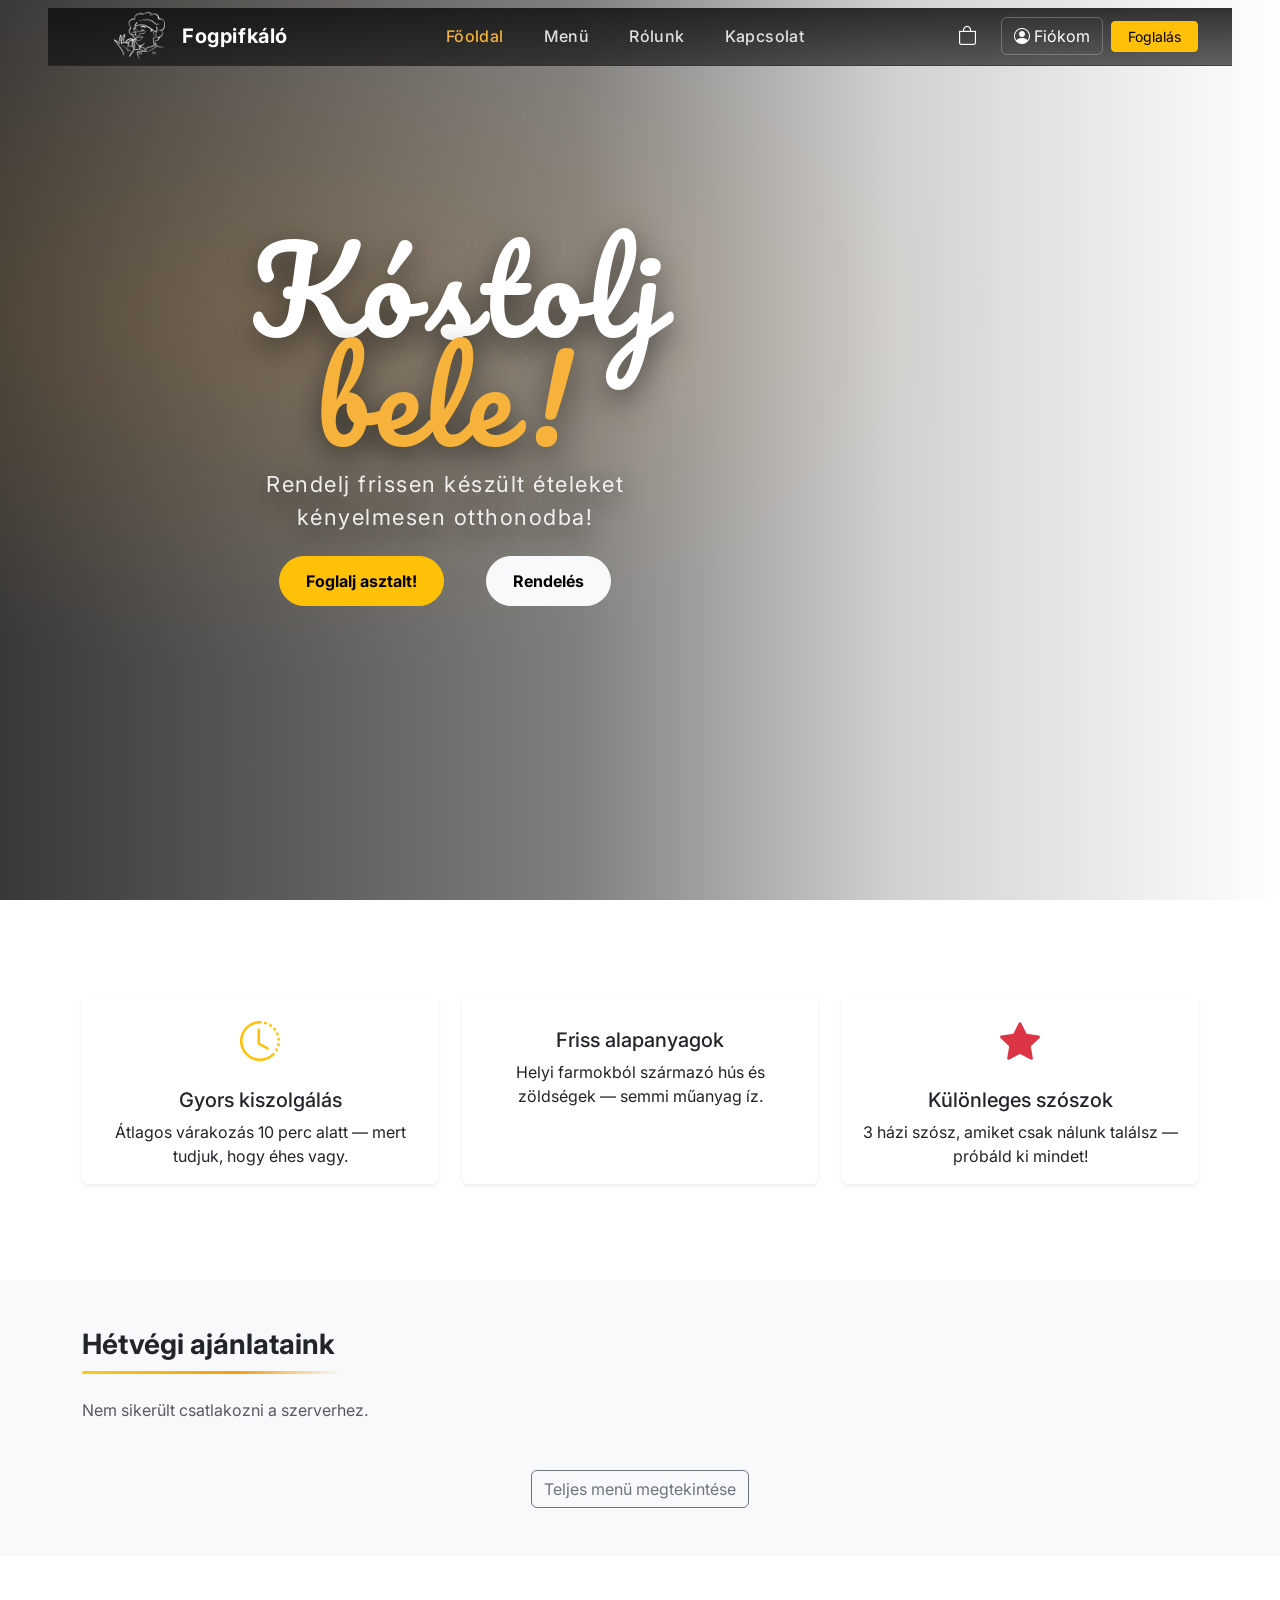
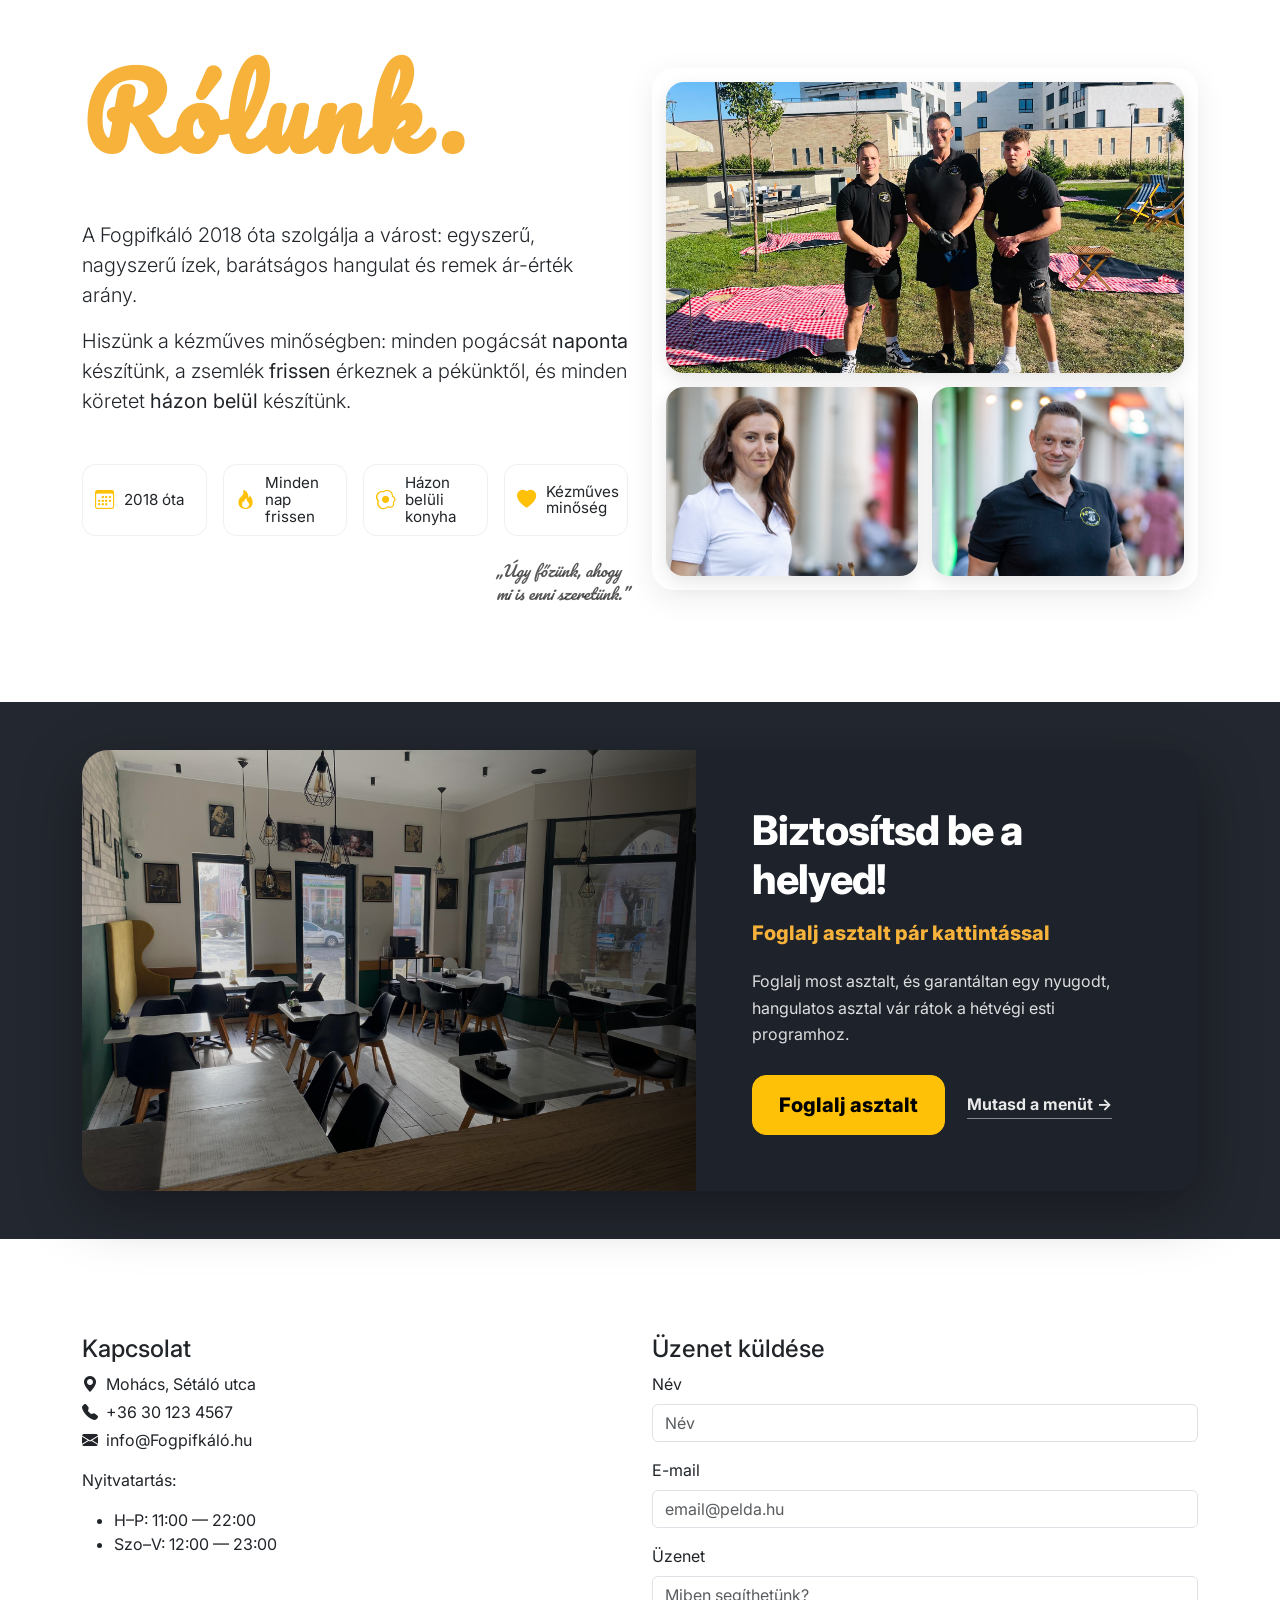
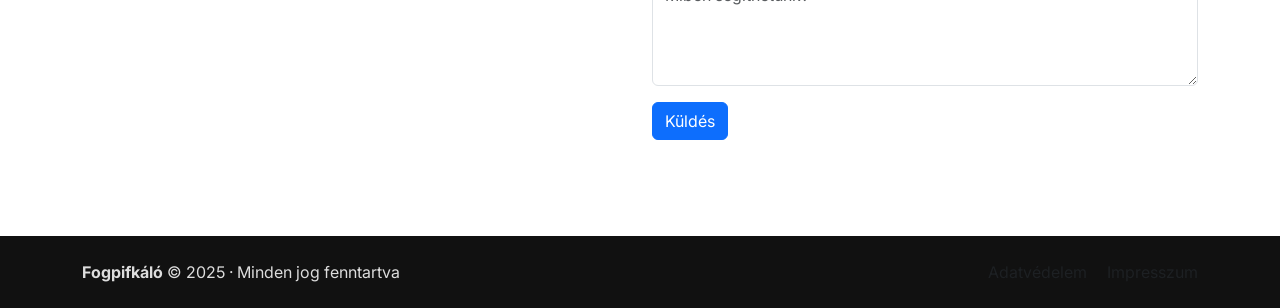
==== commit 2a46d8c6: "rework auth page, fix index pictures, fill menu" ====
--- a/public/index.html
+++ b/public/index.html
@@ -1,546 +1,509 @@
 <!DOCTYPE html>
 <html lang="hu">
-  <head>
-    <meta charset="utf-8" />
-    <meta name="viewport" content="width=device-width, initial-scale=1" />
-    <title>Fogpifkáló - A város legjobb burgerje</title>
-    <!-- Bootstrap 5 CSS -->
-    <link
-      href="https://cdn.jsdelivr.net/npm/bootstrap@5.3.2/dist/css/bootstrap.min.css"
-      rel="stylesheet"
-    />
-    <!-- Bootstrap Icons -->
-    <link
-      href="https://cdn.jsdelivr.net/npm/bootstrap-icons@1.13.1/font/bootstrap-icons.css"
-      rel="stylesheet"
-    />
-
-    <link
-      href="https://fonts.googleapis.com/css2?family=Inter:wght@300;400;600;700&display=swap"
-      rel="stylesheet"
-    />
-    <link
-      href="https://fonts.googleapis.com/css2?family=Pacifico&display=swap"
-      rel="stylesheet"
-    />
-    <style>
-      body {
-        font-family: "Inter", system-ui, -apple-system, Roboto, "Helvetica Neue",
-          Arial;
-      }
+
+<head>
+  <meta charset="utf-8" />
+  <meta name="viewport" content="width=device-width, initial-scale=1" />
+  <title>Fogpifkáló - A város legjobb burgerje</title>
+  <!-- Bootstrap 5 CSS -->
+  <link href="https://cdn.jsdelivr.net/npm/bootstrap@5.3.2/dist/css/bootstrap.min.css" rel="stylesheet" />
+  <!-- Bootstrap Icons -->
+  <link href="https://cdn.jsdelivr.net/npm/bootstrap-icons@1.13.1/font/bootstrap-icons.css" rel="stylesheet" />
+
+  <link href="https://fonts.googleapis.com/css2?family=Inter:wght@300;400;600;700&display=swap" rel="stylesheet" />
+  <link href="https://fonts.googleapis.com/css2?family=Pacifico&display=swap" rel="stylesheet" />
+  <style>
+    body {
+      font-family: "Inter", system-ui, -apple-system, Roboto, "Helvetica Neue",
+        Arial;
+    }
+
+    .hero {
+      position: relative;
+      background-image: url("/images/hero3.jpg");
+      background-size: cover;
+      background-position: center 100%;
+      min-height: 100vh;
+      display: flex;
+      align-items: center;
+      overflow: hidden;
+    }
+
+    .hero::before {
+      content: "";
+      position: absolute;
+      inset: 0;
+      background: radial-gradient(1200px 600px at 22% 35%,
+          rgba(255, 170, 60, 0.18),
+          rgba(0, 0, 0, 0) 60%),
+        linear-gradient(90deg,
+          rgba(0, 0, 0, 0.78) 0%,
+          rgba(0, 0, 0, 0.5) 45%,
+          rgba(0, 0, 0, 0.18) 70%,
+          rgba(0, 0, 0, 0) 100%);
+      pointer-events: none;
+    }
+
+    .hero-content {
+      position: relative;
+      z-index: 1;
+      padding: 5rem 0;
+      top: -30px;
+      left: 250px;
+    }
+
+    .hero-title {
+      font-family: "Pacifico", cursive;
+      font-size: clamp(80px, 9vw, 115px);
+      line-height: 0.95;
+      margin: 0 0 16px;
+      color: #fff;
+      text-shadow: 0 10px 30px rgba(0, 0, 0, 0.55);
+      text-align: center;
+      letter-spacing: 5px;
+    }
+
+    .hero-title .accent {
+      color: #f6b23a;
+    }
+
+    .hero-subtitle {
+      font-size: clamp(16px, 1.8vw, 22px);
+      color: rgba(255, 255, 255, 0.9);
+      margin: 0 0 22px;
+      max-width: 760px;
+      text-shadow: 0 8px 22px rgba(0, 0, 0, 0.55);
+      text-align: center;
+      letter-spacing: 1.5px;
+    }
+
+    .hero-actions {
+      display: flex;
+      gap: 14px;
+      flex-wrap: wrap;
+      align-items: center;
+      justify-content: space-evenly;
+    }
+
+    .btn-hero-pill {
+      border-radius: 999px;
+      padding: 12px 26px;
+      font-weight: 700;
+    }
+
+    @media (max-width: 576px) {
       .hero {
-        position: relative;
-        background-image: url("/images/hero3.jpg");
-        background-size: cover;
-        background-position: center 100%;
-        min-height: 100vh;
-        display: flex;
-        align-items: center;
-        overflow: hidden;
-      }
-      .hero::before {
-        content: "";
-        position: absolute;
-        inset: 0;
-        background: radial-gradient(
-            1200px 600px at 22% 35%,
-            rgba(255, 170, 60, 0.18),
-            rgba(0, 0, 0, 0) 60%
-          ),
-          linear-gradient(
-            90deg,
-            rgba(0, 0, 0, 0.78) 0%,
-            rgba(0, 0, 0, 0.5) 45%,
-            rgba(0, 0, 0, 0.18) 70%,
-            rgba(0, 0, 0, 0) 100%
-          );
-        pointer-events: none;
-      }
+        min-height: 70vh;
+      }
+
       .hero-content {
-        position: relative;
-        z-index: 1;
-        padding: 5rem 0;
-        top: -30px;
-        left: 250px;
-      }
-      .hero-title {
-        font-family: "Pacifico", cursive;
-        font-size: clamp(80px, 9vw, 115px);
-        line-height: 0.95;
-        margin: 0 0 16px;
-        color: #fff;
-        text-shadow: 0 10px 30px rgba(0, 0, 0, 0.55);
-        text-align: center;
-        letter-spacing: 5px;
-      }
-      .hero-title .accent {
-        color: #f6b23a;
-      }
+        /* Mobilon ne legyen "kilökve" a képből */
+        left: 0;
+        top: 0;
+        padding: 3.5rem 1rem;
+        width: 100%;
+      }
+
+      .hero-title,
       .hero-subtitle {
-        font-size: clamp(16px, 1.8vw, 22px);
-        color: rgba(255, 255, 255, 0.9);
-        margin: 0 0 22px;
-        max-width: 760px;
-        text-shadow: 0 8px 22px rgba(0, 0, 0, 0.55);
-        text-align: center;
-        letter-spacing: 1.5px;
-      }
+        text-align: left;
+      }
+
       .hero-actions {
-        display: flex;
-        gap: 14px;
-        flex-wrap: wrap;
-        align-items: center;
-        justify-content: space-evenly;
-      }
-      .btn-hero-pill {
-        border-radius: 999px;
-        padding: 12px 26px;
-        font-weight: 700;
-      }
-      @media (max-width: 576px) {
-        .hero {
-          min-height: 70vh;
+        justify-content: flex-start;
+      }
+    }
+
+    /* Tablet / kisebb laptop: csökkentsük az eltolást */
+    @media (max-width: 992px) {
+      .hero-content {
+        left: 0;
+        top: 0;
+      }
+    }
+
+    .menu-card img {
+      height: 180px;
+      object-fit: cover;
+    }
+
+    .badge-special {
+      background: #ff6b35;
+    }
+
+    .footer {
+      background: #111;
+      color: #ddd;
+    }
+  </style>
+  <link rel="stylesheet" href="menucard.css" />
+  <link rel="stylesheet" href="navbar.css" />
+  <link rel="stylesheet" href="reservation.css" />
+  <link rel="stylesheet" href="scrollbar.css">
+  <link rel="stylesheet" href="style.css" />
+</head>
+
+<body>
+  <!-- NAVBAR -->
+  <nav class="navbar navbar-expand-lg navbar-dark navbar-glass fixed-top my-2 mx-5">
+    <div class="container">
+      <!-- LOGÓ -->
+      <a class="navbar-brand d-flex align-items-center" href="index.html">
+        <img src="images/fogpifkalo.png" alt="Fogpifkáló" class="navbar-logo me-2" />
+        <span class="fw-bold brand-text">Fogpifkáló</span>
+      </a>
+
+      <!-- MOBIL TOGGLE -->
+      <button class="navbar-toggler" type="button" data-bs-toggle="collapse" data-bs-target="#navMenu">
+        <span class="navbar-toggler-icon"></span>
+      </button>
+
+      <div class="collapse navbar-collapse" id="navMenu">
+        <ul class="navbar-nav mx-auto mb-2 mb-lg-0 gap-lg-4">
+          <li class="nav-item">
+            <a class="nav-link active" href="#">Főoldal</a>
+          </li>
+          <li class="nav-item">
+            <a class="nav-link" href="menu.html">Menü</a>
+          </li>
+          <li class="nav-item">
+            <a class="nav-link" href="#rolunk">Rólunk</a>
+          </li>
+          <li class="nav-item">
+            <a class="nav-link" href="#kapcsolat">Kapcsolat</a>
+          </li>
+        </ul>
+
+        <!-- JOBB OLDAL: KOSÁR + FIÓK + FOGLALÁS -->
+        <div class="d-flex align-items-center gap-2">
+          <!-- KOSÁR -->
+          <div class="dropdown">
+            <button class="btn btn-cart position-relative d-flex align-items-center" type="button" id="cartDropdownBtn"
+              data-bs-toggle="dropdown" aria-expanded="false">
+              <i class="bi bi-bag me-1"></i>
+              <span class="d-none d-lg-inline"></span>
+              <span class="cart-badge" id="cartCountBadge" style="display: none">
+                0
+              </span>
+            </button>
+
+            <div class="dropdown-menu dropdown-menu-end p-3" aria-labelledby="cartDropdownBtn" style="min-width: 280px">
+              <div id="cartDropdownContent">
+                <div class="text-muted small">A kosarad jelenleg üres.</div>
+              </div>
+            </div>
+          </div>
+
+          <!-- FIÓK -->
+          <a class="btn btn-account d-flex align-items-center" href="fiok.html" id="accountLink">
+            <i class="bi bi-person-circle me-1"></i>
+            <span class="d-none d-lg-inline">Fiókom</span>
+          </a>
+
+          <!-- FOGLALÁS -->
+          <a class="btn btn-warning btn-sm px-3" href="foglalas.html">
+            Foglalás
+          </a>
+        </div>
+      </div>
+    </div>
+  </nav>
+
+  <!-- HERO -->
+  <header class="hero">
+    <div class="hero-content text-white">
+      <div class="row align-items-center">
+        <div class="col-lg-7">
+          <h1 class="hero-title">
+            Kóstolj<br />
+            <span class="accent">bele!</span>
+          </h1>
+          <p class="hero-subtitle">
+            Rendelj frissen készült ételeket kényelmesen otthonodba!
+          </p>
+          <div class="hero-actions mt-3">
+            <a href="foglalas.html" class="btn btn-warning btn-hero-pill">Foglalj asztalt!</a>
+            <a href="menu.html" class="btn btn-light btn-hero-pill">Rendelés</a>
+          </div>
+        </div>
+        <div class="col-lg-5 d-none d-lg-block"></div>
+      </div>
+    </div>
+  </header>
+
+  <!-- HIGHLIGHTS -->
+  <section class="py-5 my-5">
+    <div class="container">
+      <div class="row text-center g-4">
+        <div class="col-md-4">
+          <div class="card border-0 h-100 shadow-sm">
+            <div class="card-body">
+              <i class="bi bi-clock-history fs-1 text-warning"></i>
+              <h5 class="card-title mt-3">Gyors kiszolgálás</h5>
+              <p class="card-text">
+                Átlagos várakozás 10 perc alatt — mert tudjuk, hogy éhes vagy.
+              </p>
+            </div>
+          </div>
+        </div>
+        <div class="col-md-4">
+          <div class="card border-0 h-100 shadow-sm">
+            <div class="card-body">
+              <i class="bi bi-leaf fs-1 text-success"></i>
+              <h5 class="card-title mt-3">Friss alapanyagok</h5>
+              <p class="card-text">
+                Helyi farmokból származó hús és zöldségek — semmi műanyag íz.
+              </p>
+            </div>
+          </div>
+        </div>
+        <div class="col-md-4">
+          <div class="card border-0 h-100 shadow-sm">
+            <div class="card-body">
+              <i class="bi bi-star-fill fs-1 text-danger"></i>
+              <h5 class="card-title mt-3">Különleges szószok</h5>
+              <p class="card-text">
+                3 házi szósz, amiket csak nálunk találsz — próbáld ki mindet!
+              </p>
+            </div>
+          </div>
+        </div>
+      </div>
+    </div>
+  </section>
+
+  <!-- MENU GRID -->
+  <section id="menu" class="py-5 my-5 bg-light">
+    <div class="container">
+      <div class="d-flex justify-content-between align-items-center mb-4">
+        <h2 class="h3 mb-0 wo-title">Hétvégi ajánlataink</h2>
+      </div>
+
+      <div id="menuItems" class="row g-4">
+        <div class="col-12 text-muted" id="menuLoading">
+          Menü betöltése...
+        </div>
+      </div>
+      <div class="d-flex mt-5 justify-content-center">
+        <a href="menu.html" class="btn btn-md btn-outline-secondary">
+          Teljes menü megtekintése
+        </a>
+      </div>
+    </div>
+  </section>
+
+  <!-- ABOUT -->
+  <section id="rolunk" class="py-5 my-5 about-section">
+    <div class="container">
+      <div class="row align-items-center g-4">
+        <!-- Bal oldal: szöveg -->
+        <div class="col-lg-6">
+          <h2 class="about-title mb-5">Rólunk.</h2>
+
+          <p class="lead mb-3">
+            A Fogpifkáló 2018 óta szolgálja a várost: egyszerű, nagyszerű
+            ízek, barátságos hangulat és remek ár-érték arány.
+          </p>
+
+          <p class="lead mb-5">
+            Hiszünk a kézműves minőségben: minden pogácsát
+            <strong>naponta</strong> készítünk, a zsemlék
+            <strong>frissen</strong> érkeznek a pékünktől, és minden köretet
+            <strong>házon belül</strong> készítünk.
+          </p>
+
+          <div class="row g-3 about-points mb-4">
+            <div class="col-6 col-sm-3">
+              <div class="about-point">
+                <i class="bi bi-calendar3 text-warning"></i>
+                <div class="about-point-text">2018 óta</div>
+              </div>
+            </div>
+            <div class="col-6 col-sm-3">
+              <div class="about-point">
+                <i class="bi bi-fire text-warning"></i>
+                <div class="about-point-text">Minden nap frissen</div>
+              </div>
+            </div>
+            <div class="col-6 col-sm-3">
+              <div class="about-point">
+                <i class="bi bi-egg-fried text-warning"></i>
+                <div class="about-point-text">Házon belüli konyha</div>
+              </div>
+            </div>
+            <div class="col-6 col-sm-3">
+              <div class="about-point">
+                <i class="bi bi-heart-fill text-warning"></i>
+                <div class="about-point-text">Kézműves minőség</div>
+              </div>
+            </div>
+          </div>
+
+          <div class="d-flex flex-wrap align-items-center gap-3">
+            <div class="about-quote">
+              „Úgy főzünk, ahogy <br />
+              mi is enni szeretünk.”
+            </div>
+          </div>
+        </div>
+
+        <!-- Jobb oldal: képkollázs (placeholder) -->
+        <div class="col-lg-6">
+          <div class="about-collage">
+            <img src="images/biggerpic.jpg" alt="Konyhai pillanat" class="about-img-nagy about-img-main" loading="lazy" />
+            <img src="images/smallerpic3.jpg" alt="Friss pogácsák" class="about-img-kicsi1 about-img-sub" loading="lazy" />
+            <img src="images/smallerpic1.jpg" alt="Vendégtér hangulat" class="about-img-kicsi2 about-img-sub" loading="lazy" />
+          </div>
+        </div>
+      </div>
+    </div>
+  </section>
+
+  <!-- RESERVATION CTA -->
+  <section id="foglalas" class="reservation-cta my-5 py-5">
+    <div class="container">
+      <div class="reservation-card">
+        <div class="reservation-media" role="img" aria-label="Vendégtér"></div>
+
+        <div class="reservation-content">
+          <h2 class="reservation-title">Biztosítsd be a helyed!</h2>
+          <div class="reservation-subtitle">
+            Foglalj asztalt pár kattintással
+          </div>
+
+          <p class="reservation-text">
+            Foglalj most asztalt, és garantáltan egy nyugodt, hangulatos
+            asztal vár rátok a hétvégi esti programhoz.
+          </p>
+
+          <div class="reservation-actions">
+            <a href="foglalas.html" class="btn btn-warning btn-lg reservation-btn">Foglalj asztalt</a>
+            <a href="menu.html" class="reservation-link">Mutasd a menüt <span aria-hidden="true">→</span></a>
+          </div>
+        </div>
+      </div>
+    </div>
+  </section>
+
+  <!-- CONTACT -->
+  <section id="kapcsolat" class="py-5 my-5">
+    <div class="container">
+      <div class="row g-4">
+        <div class="col-md-6">
+          <h4>Kapcsolat</h4>
+          <p class="mb-1">
+            <i class="bi bi-geo-alt-fill me-2"></i>Mohács, Sétáló utca
+          </p>
+          <p class="mb-1">
+            <i class="bi bi-telephone-fill me-2"></i>+36 30 123 4567
+          </p>
+          <p class="mb-3">
+            <i class="bi bi-envelope-fill me-2"></i>info@Fogpifkáló.hu
+          </p>
+          <p>Nyitvatartás:</p>
+          <ul>
+            <li>H–P: 11:00 — 22:00</li>
+            <li>Szo–V: 12:00 — 23:00</li>
+          </ul>
+        </div>
+        <div class="col-md-6">
+          <h4>Üzenet küldése</h4>
+          <form>
+            <div class="mb-3">
+              <label class="form-label">Név</label>
+              <input class="form-control" placeholder="Név" required />
+            </div>
+            <div class="mb-3">
+              <label class="form-label">E-mail</label>
+              <input type="email" class="form-control" placeholder="email@pelda.hu" required />
+            </div>
+            <div class="mb-3">
+              <label class="form-label">Üzenet</label>
+              <textarea class="form-control" rows="4" placeholder="Miben segíthetünk?"></textarea>
+            </div>
+            <button class="btn btn-primary" type="submit">Küldés</button>
+          </form>
+        </div>
+      </div>
+    </div>
+  </section>
+
+  <!-- FOOTER -->
+  <footer class="footer py-4">
+    <div class="container d-flex flex-column flex-md-row justify-content-between align-items-center">
+      <div>
+        <strong>Fogpifkáló</strong> &copy; 2025 · Minden jog fenntartva
+      </div>
+      <div class="mt-2 mt-md-0">
+        <a href="#" class="text-decoration-none text-muted me-3">Adatvédelem</a>
+        <a href="#" class="text-decoration-none text-muted">Impresszum</a>
+      </div>
+    </div>
+  </footer>
+
+  <!-- Bootstrap JS -->
+  <script src="https://cdn.jsdelivr.net/npm/bootstrap@5.3.2/dist/js/bootstrap.bundle.min.js"></script>
+  <script src="script.js"></script>
+  <script src="api.js"></script>
+  <script>
+    document.addEventListener("DOMContentLoaded", () => {
+      const menuContainer = document.getElementById("menuItems");
+      const menuLoading = document.getElementById("menuLoading");
+
+      if (!menuContainer) return;
+
+      function formatFt(value) {
+        return Math.round(Number(value)).toLocaleString("hu-HU");
+      }
+
+      async function loadSpecialOffers() {
+        if (menuLoading) {
+          menuLoading.textContent = "Menü betöltése...";
         }
-        .hero-content {
-          /* Mobilon ne legyen "kilökve" a képből */
-          left: 0;
-          top: 0;
-          padding: 3.5rem 1rem;
-          width: 100%;
-        }
-        .hero-title,
-        .hero-subtitle {
-          text-align: left;
-        }
-        .hero-actions {
-          justify-content: flex-start;
-        }
-      }
-
-      /* Tablet / kisebb laptop: csökkentsük az eltolást */
-      @media (max-width: 992px) {
-        .hero-content {
-          left: 0;
-          top: 0;
-        }
-      }
-
-      .menu-card img {
-        height: 180px;
-        object-fit: cover;
-      }
-      .badge-special {
-        background: #ff6b35;
-      }
-      .footer {
-        background: #111;
-        color: #ddd;
-      }
-    </style>
-    <link rel="stylesheet" href="menucard.css" />
-    <link rel="stylesheet" href="navbar.css" />
-    <link rel="stylesheet" href="style.css" />
-  </head>
-  <body>
-    <!-- NAVBAR -->
-    <nav class="navbar navbar-expand-lg navbar-dark navbar-glass fixed-top">
-      <div class="container">
-        <!-- LOGÓ -->
-        <a class="navbar-brand d-flex align-items-center" href="index.html">
-          <img
-            src="images/fogpifkalo.png"
-            alt="Fogpifkáló"
-            class="navbar-logo me-2"
-          />
-          <span class="fw-bold brand-text">Fogpifkáló</span>
-        </a>
-
-        <!-- MOBIL TOGGLE -->
-        <button
-          class="navbar-toggler"
-          type="button"
-          data-bs-toggle="collapse"
-          data-bs-target="#navMenu"
-        >
-          <span class="navbar-toggler-icon"></span>
-        </button>
-
-        <div class="collapse navbar-collapse" id="navMenu">
-          <ul class="navbar-nav mx-auto mb-2 mb-lg-0 gap-lg-4">
-            <li class="nav-item">
-              <a class="nav-link active" href="#">Főoldal</a>
-            </li>
-            <li class="nav-item">
-              <a class="nav-link" href="menu.html">Menü</a>
-            </li>
-            <li class="nav-item">
-              <a class="nav-link" href="#rolunk">Rólunk</a>
-            </li>
-            <li class="nav-item">
-              <a class="nav-link" href="#kapcsolat">Kapcsolat</a>
-            </li>
-          </ul>
-
-          <!-- JOBB OLDAL: KOSÁR + FIÓK + FOGLALÁS -->
-          <div class="d-flex align-items-center gap-2">
-            <!-- KOSÁR -->
-            <div class="dropdown">
-              <button
-                class="btn btn-cart position-relative d-flex align-items-center"
-                type="button"
-                id="cartDropdownBtn"
-                data-bs-toggle="dropdown"
-                aria-expanded="false"
-              >
-                <i class="bi bi-bag me-1"></i>
-                <span class="d-none d-lg-inline">Kosár</span>
-                <span
-                  class="cart-badge"
-                  id="cartCountBadge"
-                  style="display: none"
-                >
-                  0
-                </span>
-              </button>
-
-              <div
-                class="dropdown-menu dropdown-menu-end p-3"
-                aria-labelledby="cartDropdownBtn"
-                style="min-width: 280px"
-              >
-                <div id="cartDropdownContent">
-                  <div class="text-muted small">A kosarad jelenleg üres.</div>
-                </div>
-              </div>
-            </div>
-
-            <!-- FIÓK -->
-            <a
-              class="btn btn-account d-flex align-items-center"
-              href="fiok.html"
-              id="accountLink"
-            >
-              <i class="bi bi-person-circle me-1"></i>
-              <span class="d-none d-lg-inline">Fiókom</span>
-            </a>
-
-            <!-- FOGLALÁS -->
-            <a class="btn btn-warning btn-sm px-3" href="foglalas.html">
-              Foglalás
-            </a>
-          </div>
-        </div>
-      </div>
-    </nav>
-
-    <!-- HERO -->
-    <header class="hero">
-      <div class="hero-content text-white">
-        <div class="row align-items-center">
-          <div class="col-lg-7">
-            <h1 class="hero-title">
-              Kóstolj<br />
-              <span class="accent">bele!</span>
-            </h1>
-            <p class="hero-subtitle">
-              Rendelj frissen készült ételeket kényelmesen otthonodba!
-            </p>
-            <div class="hero-actions mt-3">
-              <a href="foglalas.html" class="btn btn-warning btn-hero-pill"
-                >Foglalj asztalt!</a
-              >
-              <a href="menu.html" class="btn btn-light btn-hero-pill"
-                >Rendelés</a
-              >
-            </div>
-          </div>
-          <div class="col-lg-5 d-none d-lg-block"></div>
-        </div>
-      </div>
-    </header>
-
-    <!-- HIGHLIGHTS -->
-    <section class="py-5">
-      <div class="container">
-        <div class="row text-center g-4">
-          <div class="col-md-4">
-            <div class="card border-0 h-100 shadow-sm">
-              <div class="card-body">
-                <i class="bi bi-clock-history fs-1 text-warning"></i>
-                <h5 class="card-title mt-3">Gyors kiszolgálás</h5>
-                <p class="card-text">
-                  Átlagos várakozás 10 perc alatt — mert tudjuk, hogy éhes vagy.
-                </p>
-              </div>
-            </div>
-          </div>
-          <div class="col-md-4">
-            <div class="card border-0 h-100 shadow-sm">
-              <div class="card-body">
-                <i class="bi bi-leaf fs-1 text-success"></i>
-                <h5 class="card-title mt-3">Friss alapanyagok</h5>
-                <p class="card-text">
-                  Helyi farmokból származó hús és zöldségek — semmi műanyag íz.
-                </p>
-              </div>
-            </div>
-          </div>
-          <div class="col-md-4">
-            <div class="card border-0 h-100 shadow-sm">
-              <div class="card-body">
-                <i class="bi bi-star-fill fs-1 text-danger"></i>
-                <h5 class="card-title mt-3">Különleges szószok</h5>
-                <p class="card-text">
-                  3 házi szósz, amiket csak nálunk találsz — próbáld ki mindet!
-                </p>
-              </div>
-            </div>
-          </div>
-        </div>
-      </div>
-    </section>
-
-    <!-- MENU GRID -->
-    <section id="menu" class="py-5 bg-light">
-      <div class="container">
-        <div class="d-flex justify-content-between align-items-center mb-4">
-          <h2 class="h3 mb-0">Hétvégi ajánlataink</h2>
-          <a href="menu.html" class="btn btn-sm btn-outline-secondary">
-            Teljes menü megtekintése
-          </a>
-        </div>
-
-        <div id="menuItems" class="row g-4">
-          <div class="col-12 text-muted" id="menuLoading">
-            Menü betöltése...
-          </div>
-        </div>
-      </div>
-    </section>
-
-    <!-- ABOUT -->
-    <section id="rolunk" class="py-5 about-section">
-      <div class="container">
-        <div class="row align-items-center g-4">
-          <!-- Bal oldal: szöveg -->
-          <div class="col-lg-6">
-            <h2 class="about-title mb-5">Rólunk.</h2>
-
-            <p class="lead mb-3">
-              A Fogpifkáló 2018 óta szolgálja a várost: egyszerű, nagyszerű ízek,
-              barátságos hangulat és remek ár-érték arány.
-            </p>
-
-            <p class="lead mb-5">
-              Hiszünk a kézműves minőségben: minden pogácsát <strong>naponta</strong> készítünk,
-              a zsemlék <strong>frissen</strong> érkeznek a pékünktől, és minden köretet
-              <strong>házon belül</strong> készítünk.
-            </p>
-
-            <div class="row g-3 about-points mb-4">
-              <div class="col-6 col-sm-3">
-                <div class="about-point">
-                  <i class="bi bi-calendar3"></i>
-                  <div class="about-point-text">2018 óta</div>
-                </div>
-              </div>
-              <div class="col-6 col-sm-3">
-                <div class="about-point">
-                  <i class="bi bi-fire"></i>
-                  <div class="about-point-text">Minden nap frissen</div>
-                </div>
-              </div>
-              <div class="col-6 col-sm-3">
-                <div class="about-point">
-                  <i class="bi bi-egg-fried"></i>
-                  <div class="about-point-text">Házon belüli konyha</div>
-                </div>
-              </div>
-              <div class="col-6 col-sm-3">
-                <div class="about-point">
-                  <i class="bi bi-heart-fill"></i>
-                  <div class="about-point-text">Kézműves minőség</div>
-                </div>
-              </div>
-            </div>
-
-            <div class="d-flex flex-wrap align-items-center gap-3">
-              <div class="about-quote">
-                „Úgy főzünk, ahogy mi is enni szeretünk.”
-              </div>
-            </div>
-          </div>
-
-          <!-- Jobb oldal: képkollázs (placeholder) -->
-          <div class="col-lg-6">
-            <div class="about-collage">
-              <img
-                src="images/hero2.jpg"
-                alt="Konyhai pillanat"
-                class="about-img about-img-main"
-                loading="lazy"
-              />
-              <img
-                src="images/smallerpic1.jpg"
-                alt="Friss pogácsák"
-                class="about-img about-img-sub"
-                loading="lazy"
-              />
-              <img
-                src="images/hero3.jpg"
-                alt="Vendégtér hangulat"
-                class="about-img about-img-sub"
-                loading="lazy"
-              />
-            </div>
-          </div>
-        </div>
-      </div>
-    </section>
-
-    <!-- RESERVATION CTA -->
-    <section id="foglalas" class="py-5 bg-dark text-white text-center">
-      <div class="container">
-        <h3 class="mb-3">Foglalj asztalt most</h3>
-        <p class="mb-4">
-          Garantáltan jó helyed lesz egy hétvégi esti burger-partira.
-        </p>
-        <a href="foglalas.html" class="btn btn-warning btn-lg">Foglalás</a>
-      </div>
-    </section>
-
-    <!-- CONTACT -->
-    <section id="kapcsolat" class="py-5">
-      <div class="container">
-        <div class="row g-4">
-          <div class="col-md-6">
-            <h4>Kapcsolat</h4>
-            <p class="mb-1">
-              <i class="bi bi-geo-alt-fill me-2"></i>Mohács, Sétáló utca
-            </p>
-            <p class="mb-1">
-              <i class="bi bi-telephone-fill me-2"></i>+36 30 123 4567
-            </p>
-            <p class="mb-3">
-              <i class="bi bi-envelope-fill me-2"></i>info@Fogpifkáló.hu
-            </p>
-            <p>Nyitvatartás:</p>
-            <ul>
-              <li>H–P: 11:00 — 22:00</li>
-              <li>Szo–V: 12:00 — 23:00</li>
-            </ul>
-          </div>
-          <div class="col-md-6">
-            <h4>Üzenet küldése</h4>
-            <form>
-              <div class="mb-3">
-                <label class="form-label">Név</label>
-                <input class="form-control" placeholder="Név" required />
-              </div>
-              <div class="mb-3">
-                <label class="form-label">E-mail</label>
-                <input
-                  type="email"
-                  class="form-control"
-                  placeholder="email@pelda.hu"
-                  required
-                />
-              </div>
-              <div class="mb-3">
-                <label class="form-label">Üzenet</label>
-                <textarea
-                  class="form-control"
-                  rows="4"
-                  placeholder="Miben segíthetünk?"
-                ></textarea>
-              </div>
-              <button class="btn btn-primary" type="submit">Küldés</button>
-            </form>
-          </div>
-        </div>
-      </div>
-    </section>
-
-    <!-- FOOTER -->
-    <footer class="footer py-4">
-      <div
-        class="container d-flex flex-column flex-md-row justify-content-between align-items-center"
-      >
-        <div>
-          <strong>Fogpifkáló</strong> &copy; 2025 · Minden jog fenntartva
-        </div>
-        <div class="mt-2 mt-md-0">
-          <a href="#" class="text-decoration-none text-muted me-3"
-            >Adatvédelem</a
-          >
-          <a href="#" class="text-decoration-none text-muted">Impresszum</a>
-        </div>
-      </div>
-    </footer>
-
-    <!-- Bootstrap JS -->
-    <script src="https://cdn.jsdelivr.net/npm/bootstrap@5.3.2/dist/js/bootstrap.bundle.min.js"></script>
-    <script src="script.js"></script>
-    <script src="api.js"></script>
-    <script>
-      document.addEventListener("DOMContentLoaded", () => {
-        const menuContainer = document.getElementById("menuItems");
-        const menuLoading = document.getElementById("menuLoading");
-
-        if (!menuContainer) return;
-
-        function formatFt(value) {
-          return Math.round(Number(value)).toLocaleString("hu-HU");
-        }
-
-        async function loadSpecialOffers() {
-          if (menuLoading) {
-            menuLoading.textContent = "Menü betöltése...";
+
+        try {
+          const res = await fetch("/api/special-offers");
+          const data = await res.json();
+
+          if (!data.success) {
+            if (menuLoading) {
+              menuLoading.textContent =
+                data.message || "Nem sikerült betölteni a menüt.";
+            }
+            return;
           }
 
-          try {
-            const res = await fetch("/api/special-offers");
-            const data = await res.json();
-
-            if (!data.success) {
-              if (menuLoading) {
-                menuLoading.textContent =
-                  data.message || "Nem sikerült betölteni a menüt.";
-              }
-              return;
+          const products = data.products || [];
+
+          if (products.length === 0) {
+            if (menuLoading) {
+              menuLoading.textContent = "Jelenleg nincs elérhető termék.";
             }
-
-            const products = data.products || [];
-
-            if (products.length === 0) {
-              if (menuLoading) {
-                menuLoading.textContent = "Jelenleg nincs elérhető termék.";
-              }
-              return;
-            }
-
-            // Konténer ürítése
-            menuContainer.innerHTML = "";
-
-            products.forEach((p) => {
-              const col = document.createElement("div");
-              col.className = "col-md-6 col-lg-4";
-
-              const fallbackImg =
-                "https://via.placeholder.com/800x600?text=Burger";
-
-              let imgUrl =
-                p.image_url && p.image_url.trim() ? p.image_url.trim() : "";
-
-              // Normalizálás: \ -> /, public/ levágása, és legyen /-sal kezdődő útvonal
-              imgUrl = imgUrl
-                .replace(/\\/g, "/")
-                .replace(/^public\//, "")
-                .replace(/^\.?\//, "");
-
-              imgUrl = imgUrl ? `/${imgUrl}` : fallbackImg;
-
-              col.innerHTML = `
+            return;
+          }
+
+          // Konténer ürítése
+          menuContainer.innerHTML = "";
+
+          products.forEach((p) => {
+            const col = document.createElement("div");
+            col.className = "col-md-6 col-lg-4";
+
+            const fallbackImg =
+              "https://via.placeholder.com/800x600?text=Burger";
+
+            let imgUrl =
+              p.image_url && p.image_url.trim() ? p.image_url.trim() : "";
+
+            // Normalizálás: \ -> /, public/ levágása, és legyen /-sal kezdődő útvonal
+            imgUrl = imgUrl
+              .replace(/\\/g, "/")
+              .replace(/^public\//, "")
+              .replace(/^\.?\//, "");
+
+            imgUrl = imgUrl ? `/${imgUrl}` : fallbackImg;
+
+            col.innerHTML = `
               <div class="menu-image-card shadow-sm">
                 <img
                   src="${imgUrl}"
@@ -549,11 +512,10 @@
                 >
                 <div class="menu-image-overlay">
                   <h5 class="product-title">${p.name}</h5>
-                  ${
-                    p.description
-                      ? `<p class="product-desc">${p.description}</p>`
-                      : ""
-                  }
+                  ${p.description
+                ? `<p class="product-desc">${p.description}</p>`
+                : ""
+              }
                   <div class="overlay-bottom">
                     <div class="product-price">${formatFt(p.price)} Ft</div>
                     <button
@@ -568,25 +530,26 @@
               </div>
             `;
 
-              menuContainer.appendChild(col);
-            });
-
-            // ⚠️ FONTOS: ha a kosár logika a .order-btn gombokra event listenerrel működik,
-            // és azt korábban DOMContentLoaded-kor raktad rá, akkor lehet, hogy
-            // külön kell egy függvény, ami újra ráakasztja az eseményeket az új gombokra is.
-            // Ha már van ilyen, itt hívd meg, pl:
-            // initOrderButtons();
-          } catch (err) {
-            console.error("Hiba a /api/special-offers hívásnál:", err);
-            if (menuLoading) {
-              menuLoading.textContent =
-                "Nem sikerült csatlakozni a szerverhez.";
-            }
+            menuContainer.appendChild(col);
+          });
+
+          // ⚠️ FONTOS: ha a kosár logika a .order-btn gombokra event listenerrel működik,
+          // és azt korábban DOMContentLoaded-kor raktad rá, akkor lehet, hogy
+          // külön kell egy függvény, ami újra ráakasztja az eseményeket az új gombokra is.
+          // Ha már van ilyen, itt hívd meg, pl:
+          // initOrderButtons();
+        } catch (err) {
+          console.error("Hiba a /api/special-offers hívásnál:", err);
+          if (menuLoading) {
+            menuLoading.textContent =
+              "Nem sikerült csatlakozni a szerverhez.";
           }
         }
-
-        loadSpecialOffers();
-      });
-    </script>
-  </body>
-</html>
+      }
+
+      loadSpecialOffers();
+    });
+  </script>
+</body>
+
+</html>
--- a/public/menucard.css
+++ b/public/menucard.css
@@ -5,7 +5,6 @@
   overflow: hidden;
   position: relative;
 }
-
 
 .menu-image-card img {
   width: 100%;
--- a/public/reservation.css
+++ b/public/reservation.css
@@ -0,0 +1,114 @@
+/* --- Reservation CTA --- */
+.reservation-cta{
+  padding: 64px 0;
+  background: #23272f;
+}
+
+.reservation-card{
+  display: flex;
+  border-radius: 26px;
+  overflow: hidden;
+  background: #1e222a;
+  box-shadow: 0 18px 60px rgba(0,0,0,0.35);
+  min-height: 360px;
+}
+
+.reservation-media{
+  flex: 1 1 55%;
+  background-image: url("images/belter.jpg");
+  background-size: cover;
+  background-position: center;
+  position: relative;
+}
+
+/* Dark vignette towards the text side */
+.reservation-media::after{
+  content: "";
+  position: absolute;
+  inset: 0;
+  background: linear-gradient(90deg,
+    rgba(0,0,0,0.05) 0%,
+    rgba(0,0,0,0.25) 55%,
+    rgba(0,0,0,0.70) 100%
+  );
+}
+
+.reservation-content{
+  flex: 1 1 45%;
+  padding: 56px 56px;
+  color: #fff;
+  display: flex;
+  flex-direction: column;
+  justify-content: center;
+  gap: 10px;
+}
+
+.reservation-title{
+  font-weight: 800;
+  letter-spacing: -0.02em;
+  margin: 0;
+  font-size: clamp(30px, 3.2vw, 44px);
+}
+
+.reservation-subtitle{
+  color: #f6b23a;
+  font-weight: 800;
+  font-size: clamp(16px, 1.6vw, 20px);
+  margin-top: 4px;
+}
+
+.reservation-text{
+  margin: 10px 0 0;
+  color: rgba(255,255,255,0.85);
+  max-width: 44ch;
+  line-height: 1.65;
+}
+
+.reservation-actions{
+  margin-top: 18px;
+  display: flex;
+  align-items: center;
+  gap: 22px;
+  flex-wrap: wrap;
+}
+
+.reservation-btn{
+  border-radius: 14px;
+  padding: 14px 26px;
+  font-weight: 800;
+}
+
+.reservation-link{
+  color: rgba(255,255,255,0.9);
+  font-weight: 700;
+  text-decoration: none;
+  border-bottom: 1px solid rgba(255,255,255,0.45);
+  padding-bottom: 2px;
+}
+
+.reservation-link:hover{
+  color: #fff;
+  border-bottom-color: rgba(255,255,255,0.9);
+}
+
+@media (max-width: 992px){
+  .reservation-card{
+    flex-direction: column;
+  }
+
+  .reservation-media{
+    min-height: 260px;
+  }
+
+  .reservation-media::after{
+    background: linear-gradient(180deg,
+      rgba(0,0,0,0.10) 0%,
+      rgba(0,0,0,0.65) 100%
+    );
+  }
+
+  .reservation-content{
+    padding: 32px 22px 36px;
+  }
+}
+
--- a/public/scrollbar.css
+++ b/public/scrollbar.css
@@ -0,0 +1,17 @@
+/* teljes oldal scrollbar */
+::-webkit-scrollbar {
+  width: 6px;              /* VÉKONY */
+}
+
+::-webkit-scrollbar-track {
+  background: transparent; /* szinte eltűnik */
+}
+
+::-webkit-scrollbar-thumb {
+  background-color: #ffc107;
+  border-radius: 999px;
+}
+
+::-webkit-scrollbar-thumb:hover {
+  background-color: #ffcd39;
+}
--- a/public/style.css
+++ b/public/style.css
@@ -100,6 +100,9 @@
     color: rgba(0,0,0,0.65);
     font-size: 0.95rem;
     font-family: "Pacifico", cursive;
+    margin-left: auto;
+    max-width: 80%;
+
 }
 
 .about-collage{
@@ -113,10 +116,29 @@
     box-shadow: 0 8px 30px rgba(0,0,0,0.08);
 }
 
-.about-img{
+.about-img-nagy{
     width: 100%;
     height: 100%;
     object-fit: cover;
+    object-position: center 80%;
+    border-radius: 18px;
+    box-shadow: 0 6px 18px rgba(0,0,0,0.10);
+}
+
+.about-img-kicsi1{
+    width: 100%;
+    height: 100%;
+    object-fit: cover;
+    object-position: center 10%;
+    border-radius: 18px;
+    box-shadow: 0 6px 18px rgba(0,0,0,0.10);
+}
+
+.about-img-kicsi2{
+    width: 100%;
+    height: 100%;
+    object-fit: cover;
+    object-position: center 20%;
     border-radius: 18px;
     box-shadow: 0 6px 18px rgba(0,0,0,0.10);
 }
@@ -136,3 +158,24 @@
         font-size: 2rem;
     }
 }
+
+.wo-title{
+  position: relative;
+  display: inline-block;
+  font-weight: 700;
+}
+
+.wo-title::after{
+  content: "";
+  display: block;
+  width: 260px;          /* vonal hossza */
+  height: 3px;           /* vastagság */
+  margin-top: 0.6rem;
+  background: linear-gradient(
+    90deg,
+    #facc15 0%,
+    #f59e0b 60%,
+    rgba(245,158,11,0) 100%
+  );
+  border-radius: 999px;
+}
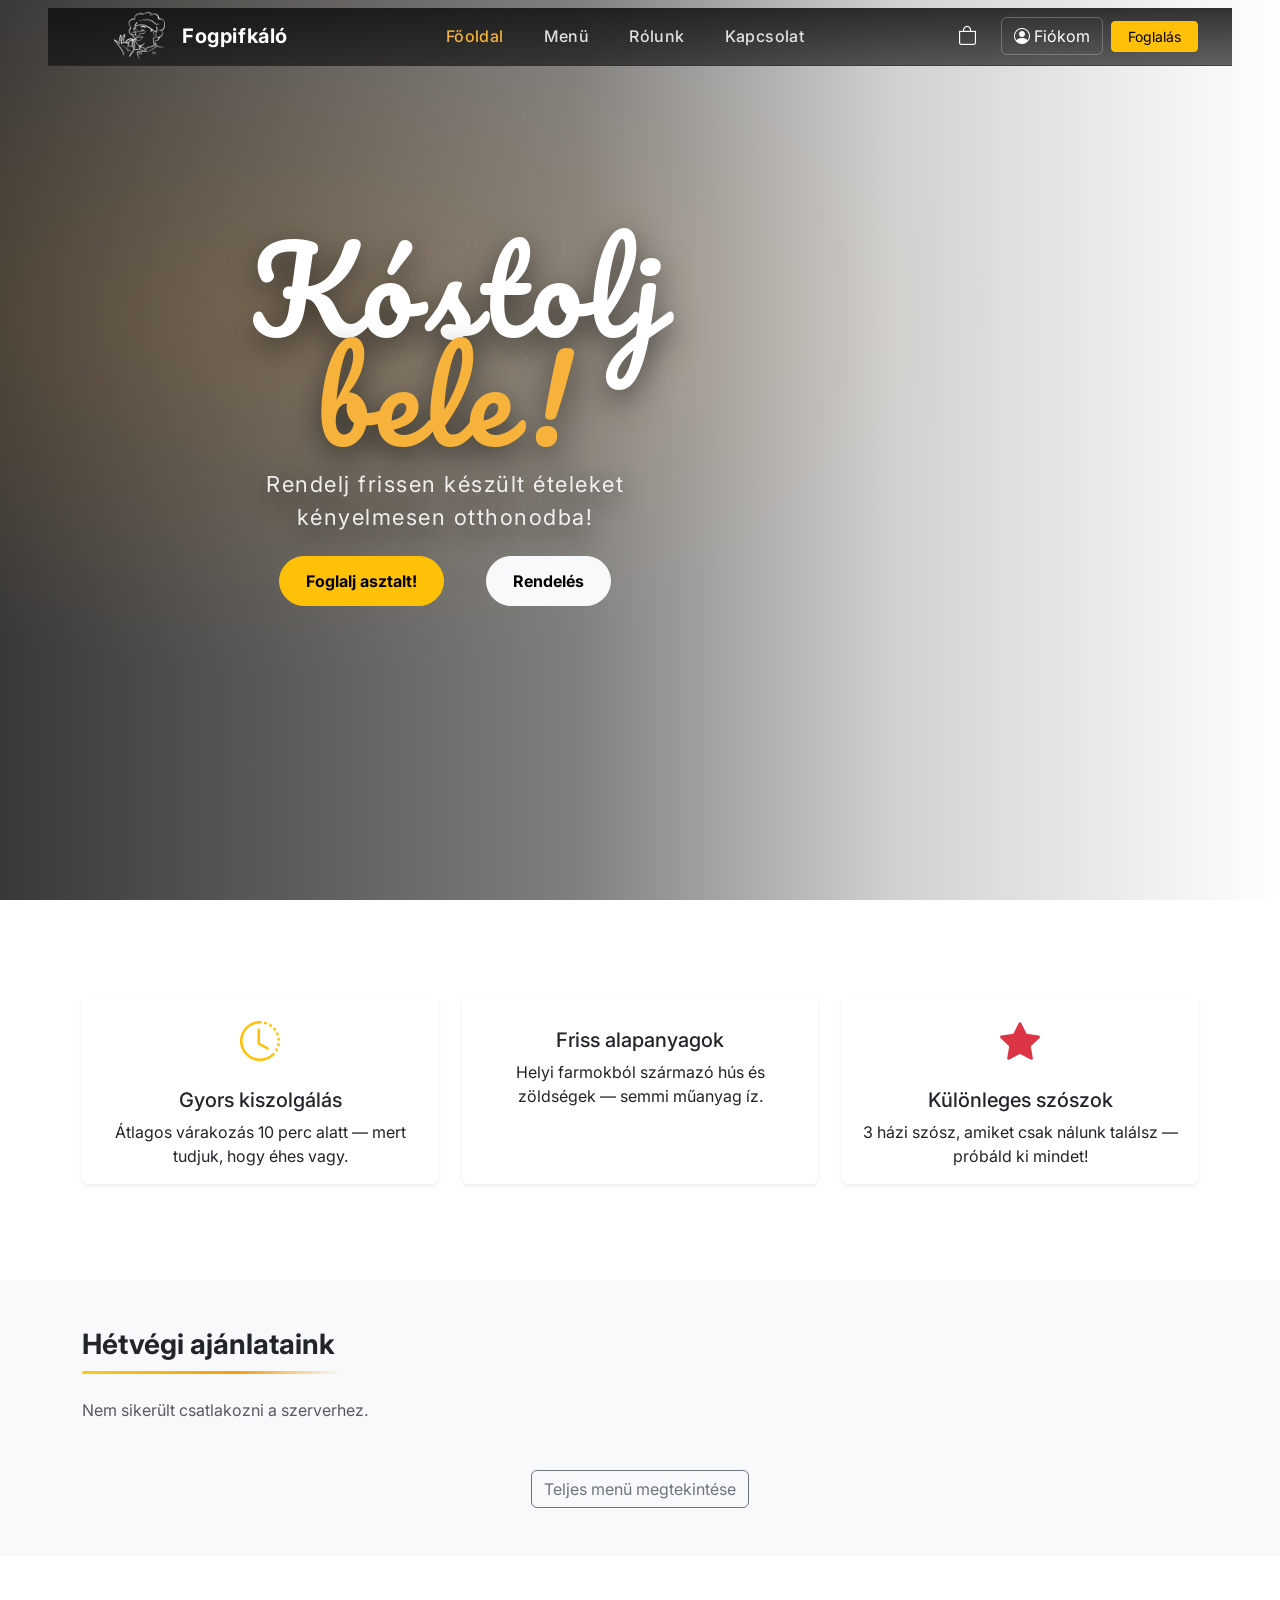
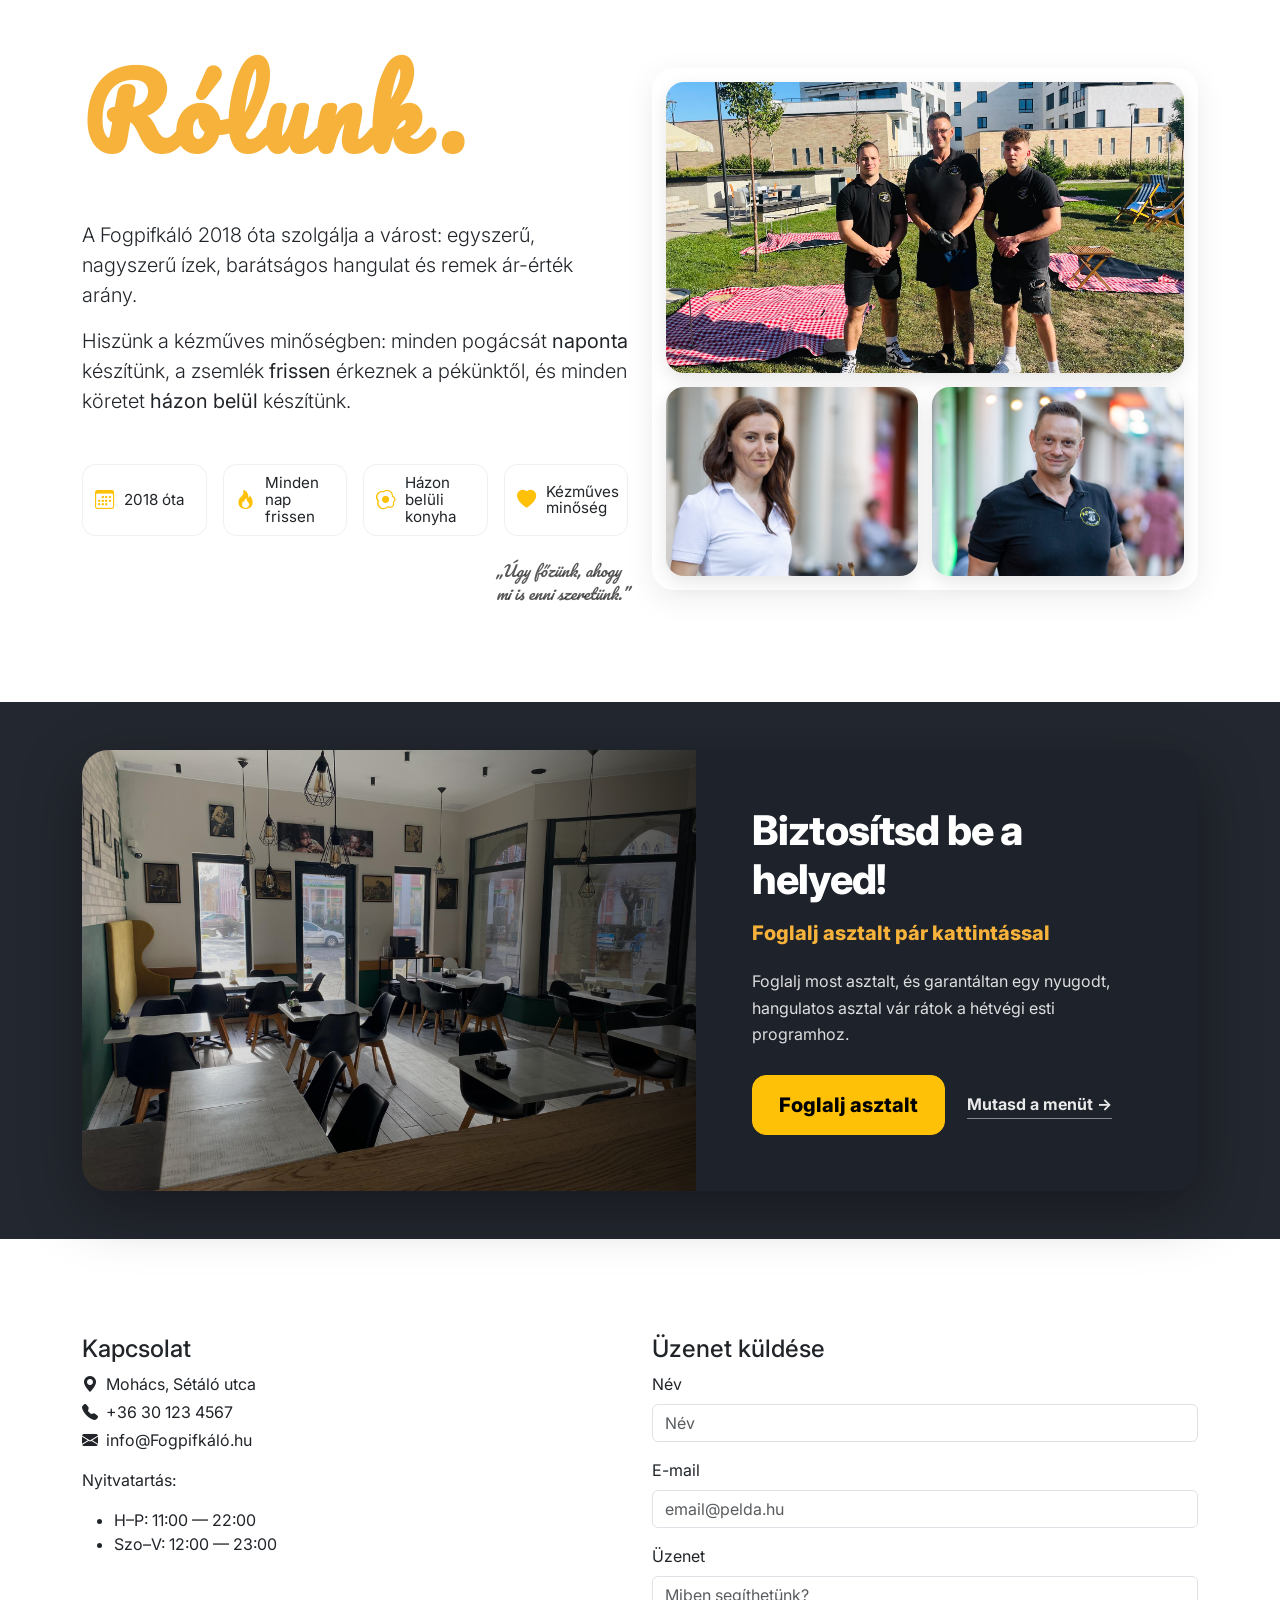
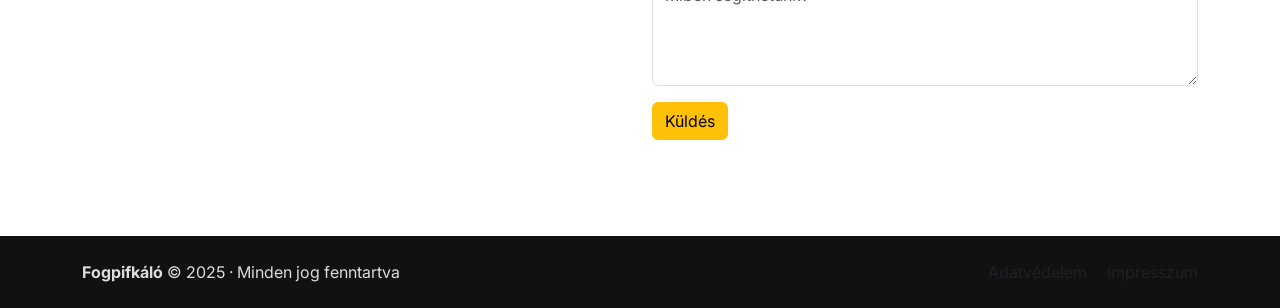
==== commit b5db3a09: "add product modal + ingredients + admin fixes Fixed Admin panel product description length (clamped " ====
--- a/public/index.html
+++ b/public/index.html
@@ -1,510 +1,705 @@
 <!DOCTYPE html>
 <html lang="hu">
-
-<head>
-  <meta charset="utf-8" />
-  <meta name="viewport" content="width=device-width, initial-scale=1" />
-  <title>Fogpifkáló - A város legjobb burgerje</title>
-  <!-- Bootstrap 5 CSS -->
-  <link href="https://cdn.jsdelivr.net/npm/bootstrap@5.3.2/dist/css/bootstrap.min.css" rel="stylesheet" />
-  <!-- Bootstrap Icons -->
-  <link href="https://cdn.jsdelivr.net/npm/bootstrap-icons@1.13.1/font/bootstrap-icons.css" rel="stylesheet" />
-
-  <link href="https://fonts.googleapis.com/css2?family=Inter:wght@300;400;600;700&display=swap" rel="stylesheet" />
-  <link href="https://fonts.googleapis.com/css2?family=Pacifico&display=swap" rel="stylesheet" />
-  <style>
-    body {
-      font-family: "Inter", system-ui, -apple-system, Roboto, "Helvetica Neue",
-        Arial;
-    }
-
-    .hero {
-      position: relative;
-      background-image: url("/images/hero3.jpg");
-      background-size: cover;
-      background-position: center 100%;
-      min-height: 100vh;
-      display: flex;
-      align-items: center;
-      overflow: hidden;
-    }
-
-    .hero::before {
-      content: "";
-      position: absolute;
-      inset: 0;
-      background: radial-gradient(1200px 600px at 22% 35%,
-          rgba(255, 170, 60, 0.18),
-          rgba(0, 0, 0, 0) 60%),
-        linear-gradient(90deg,
-          rgba(0, 0, 0, 0.78) 0%,
-          rgba(0, 0, 0, 0.5) 45%,
-          rgba(0, 0, 0, 0.18) 70%,
-          rgba(0, 0, 0, 0) 100%);
-      pointer-events: none;
-    }
-
-    .hero-content {
-      position: relative;
-      z-index: 1;
-      padding: 5rem 0;
-      top: -30px;
-      left: 250px;
-    }
-
-    .hero-title {
-      font-family: "Pacifico", cursive;
-      font-size: clamp(80px, 9vw, 115px);
-      line-height: 0.95;
-      margin: 0 0 16px;
-      color: #fff;
-      text-shadow: 0 10px 30px rgba(0, 0, 0, 0.55);
-      text-align: center;
-      letter-spacing: 5px;
-    }
-
-    .hero-title .accent {
-      color: #f6b23a;
-    }
-
-    .hero-subtitle {
-      font-size: clamp(16px, 1.8vw, 22px);
-      color: rgba(255, 255, 255, 0.9);
-      margin: 0 0 22px;
-      max-width: 760px;
-      text-shadow: 0 8px 22px rgba(0, 0, 0, 0.55);
-      text-align: center;
-      letter-spacing: 1.5px;
-    }
-
-    .hero-actions {
-      display: flex;
-      gap: 14px;
-      flex-wrap: wrap;
-      align-items: center;
-      justify-content: space-evenly;
-    }
-
-    .btn-hero-pill {
-      border-radius: 999px;
-      padding: 12px 26px;
-      font-weight: 700;
-    }
-
-    @media (max-width: 576px) {
+  <head>
+    <meta charset="utf-8" />
+    <meta name="viewport" content="width=device-width, initial-scale=1" />
+    <title>Fogpifkáló - A város legjobb burgerje</title>
+    <!-- Bootstrap 5 CSS -->
+    <link
+      href="https://cdn.jsdelivr.net/npm/bootstrap@5.3.2/dist/css/bootstrap.min.css"
+      rel="stylesheet"
+    />
+    <!-- Bootstrap Icons -->
+    <link
+      href="https://cdn.jsdelivr.net/npm/bootstrap-icons@1.13.1/font/bootstrap-icons.css"
+      rel="stylesheet"
+    />
+
+    <link
+      href="https://fonts.googleapis.com/css2?family=Inter:wght@300;400;600;700&display=swap"
+      rel="stylesheet"
+    />
+    <link
+      href="https://fonts.googleapis.com/css2?family=Pacifico&display=swap"
+      rel="stylesheet"
+    />
+    <style>
+      body {
+        font-family: "Inter", system-ui, -apple-system, Roboto, "Helvetica Neue",
+          Arial;
+      }
+
       .hero {
-        min-height: 70vh;
+        position: relative;
+        background-image: url("/images/hero3.jpg");
+        background-size: cover;
+        background-position: center 100%;
+        min-height: 100vh;
+        display: flex;
+        align-items: center;
+        overflow: hidden;
+      }
+
+      .hero::before {
+        content: "";
+        position: absolute;
+        inset: 0;
+        background: radial-gradient(
+            1200px 600px at 22% 35%,
+            rgba(255, 170, 60, 0.18),
+            rgba(0, 0, 0, 0) 60%
+          ),
+          linear-gradient(
+            90deg,
+            rgba(0, 0, 0, 0.78) 0%,
+            rgba(0, 0, 0, 0.5) 45%,
+            rgba(0, 0, 0, 0.18) 70%,
+            rgba(0, 0, 0, 0) 100%
+          );
+        pointer-events: none;
       }
 
       .hero-content {
-        /* Mobilon ne legyen "kilökve" a képből */
-        left: 0;
-        top: 0;
-        padding: 3.5rem 1rem;
-        width: 100%;
-      }
-
-      .hero-title,
+        position: relative;
+        z-index: 1;
+        padding: 5rem 0;
+        top: -30px;
+        left: 250px;
+      }
+
+      .hero-title {
+        font-family: "Pacifico", cursive;
+        font-size: clamp(80px, 9vw, 115px);
+        line-height: 0.95;
+        margin: 0 0 16px;
+        color: #fff;
+        text-shadow: 0 10px 30px rgba(0, 0, 0, 0.55);
+        text-align: center;
+        letter-spacing: 5px;
+      }
+
+      .hero-title .accent {
+        color: #f6b23a;
+      }
+
       .hero-subtitle {
-        text-align: left;
+        font-size: clamp(16px, 1.8vw, 22px);
+        color: rgba(255, 255, 255, 0.9);
+        margin: 0 0 22px;
+        max-width: 760px;
+        text-shadow: 0 8px 22px rgba(0, 0, 0, 0.55);
+        text-align: center;
+        letter-spacing: 1.5px;
       }
 
       .hero-actions {
-        justify-content: flex-start;
-      }
-    }
-
-    /* Tablet / kisebb laptop: csökkentsük az eltolást */
-    @media (max-width: 992px) {
-      .hero-content {
-        left: 0;
-        top: 0;
-      }
-    }
-
-    .menu-card img {
-      height: 180px;
-      object-fit: cover;
-    }
-
-    .badge-special {
-      background: #ff6b35;
-    }
-
-    .footer {
-      background: #111;
-      color: #ddd;
-    }
-  </style>
-  <link rel="stylesheet" href="menucard.css" />
-  <link rel="stylesheet" href="navbar.css" />
-  <link rel="stylesheet" href="reservation.css" />
-  <link rel="stylesheet" href="scrollbar.css">
-  <link rel="stylesheet" href="style.css" />
-</head>
-
-<body>
-  <!-- NAVBAR -->
-  <nav class="navbar navbar-expand-lg navbar-dark navbar-glass fixed-top my-2 mx-5">
-    <div class="container">
-      <!-- LOGÓ -->
-      <a class="navbar-brand d-flex align-items-center" href="index.html">
-        <img src="images/fogpifkalo.png" alt="Fogpifkáló" class="navbar-logo me-2" />
-        <span class="fw-bold brand-text">Fogpifkáló</span>
-      </a>
-
-      <!-- MOBIL TOGGLE -->
-      <button class="navbar-toggler" type="button" data-bs-toggle="collapse" data-bs-target="#navMenu">
-        <span class="navbar-toggler-icon"></span>
-      </button>
-
-      <div class="collapse navbar-collapse" id="navMenu">
-        <ul class="navbar-nav mx-auto mb-2 mb-lg-0 gap-lg-4">
-          <li class="nav-item">
-            <a class="nav-link active" href="#">Főoldal</a>
-          </li>
-          <li class="nav-item">
-            <a class="nav-link" href="menu.html">Menü</a>
-          </li>
-          <li class="nav-item">
-            <a class="nav-link" href="#rolunk">Rólunk</a>
-          </li>
-          <li class="nav-item">
-            <a class="nav-link" href="#kapcsolat">Kapcsolat</a>
-          </li>
-        </ul>
-
-        <!-- JOBB OLDAL: KOSÁR + FIÓK + FOGLALÁS -->
-        <div class="d-flex align-items-center gap-2">
-          <!-- KOSÁR -->
-          <div class="dropdown">
-            <button class="btn btn-cart position-relative d-flex align-items-center" type="button" id="cartDropdownBtn"
-              data-bs-toggle="dropdown" aria-expanded="false">
-              <i class="bi bi-bag me-1"></i>
-              <span class="d-none d-lg-inline"></span>
-              <span class="cart-badge" id="cartCountBadge" style="display: none">
-                0
-              </span>
+        display: flex;
+        gap: 14px;
+        flex-wrap: wrap;
+        align-items: center;
+        justify-content: space-evenly;
+      }
+
+      .btn-hero-pill {
+        border-radius: 999px;
+        padding: 12px 26px;
+        font-weight: 700;
+      }
+
+      @media (max-width: 576px) {
+        .hero {
+          min-height: 70vh;
+        }
+
+        .hero-content {
+          /* Mobilon ne legyen "kilökve" a képből */
+          left: 0;
+          top: 0;
+          padding: 3.5rem 1rem;
+          width: 100%;
+        }
+
+        .hero-title,
+        .hero-subtitle {
+          text-align: left;
+        }
+
+        .hero-actions {
+          justify-content: flex-start;
+        }
+      }
+
+      /* Tablet / kisebb laptop: csökkentsük az eltolást */
+      @media (max-width: 992px) {
+        .hero-content {
+          left: 0;
+          top: 0;
+        }
+      }
+
+      .menu-card img {
+        height: 180px;
+        object-fit: cover;
+      }
+
+      .badge-special {
+        background: #ff6b35;
+      }
+
+      .footer {
+        background: #111;
+        color: #ddd;
+      }
+    </style>
+    <link rel="stylesheet" href="menucard.css" />
+    <link rel="stylesheet" href="navbar.css" />
+    <link rel="stylesheet" href="reservation.css" />
+    <link rel="stylesheet" href="scrollbar.css" />
+    <link rel="stylesheet" href="style.css" />
+  </head>
+
+  <body>
+    <!-- NAVBAR -->
+    <nav
+      class="navbar navbar-expand-lg navbar-dark navbar-glass fixed-top my-2 mx-5"
+    >
+      <div class="container">
+        <!-- LOGÓ -->
+        <a class="navbar-brand d-flex align-items-center" href="index.html">
+          <img
+            src="images/fogpifkalo.png"
+            alt="Fogpifkáló"
+            class="navbar-logo me-2"
+          />
+          <span class="fw-bold brand-text">Fogpifkáló</span>
+        </a>
+
+        <!-- MOBIL TOGGLE -->
+        <button
+          class="navbar-toggler"
+          type="button"
+          data-bs-toggle="collapse"
+          data-bs-target="#navMenu"
+        >
+          <span class="navbar-toggler-icon"></span>
+        </button>
+
+        <div class="collapse navbar-collapse" id="navMenu">
+          <ul class="navbar-nav mx-auto mb-2 mb-lg-0 gap-lg-4">
+            <li class="nav-item">
+              <a class="nav-link active" href="#">Főoldal</a>
+            </li>
+            <li class="nav-item">
+              <a class="nav-link" href="menu.html">Menü</a>
+            </li>
+            <li class="nav-item">
+              <a class="nav-link" href="#rolunk">Rólunk</a>
+            </li>
+            <li class="nav-item">
+              <a class="nav-link" href="#kapcsolat">Kapcsolat</a>
+            </li>
+          </ul>
+
+          <!-- JOBB OLDAL: KOSÁR + FIÓK + FOGLALÁS -->
+          <div class="d-flex align-items-center gap-2">
+            <!-- KOSÁR -->
+            <div class="dropdown">
+              <button
+                class="btn btn-cart position-relative d-flex align-items-center"
+                type="button"
+                id="cartDropdownBtn"
+                data-bs-toggle="dropdown"
+                aria-expanded="false"
+              >
+                <i class="bi bi-bag me-1"></i>
+                <span class="d-none d-lg-inline"></span>
+                <span
+                  class="cart-badge"
+                  id="cartCountBadge"
+                  style="display: none"
+                >
+                  0
+                </span>
+              </button>
+
+              <div
+                class="dropdown-menu dropdown-menu-end p-3"
+                aria-labelledby="cartDropdownBtn"
+                style="min-width: 280px"
+              >
+                <div id="cartDropdownContent">
+                  <div class="text-muted small">A kosarad jelenleg üres.</div>
+                </div>
+              </div>
+            </div>
+
+            <!-- FIÓK -->
+            <a
+              class="btn btn-account d-flex align-items-center"
+              href="fiok.html"
+              id="accountLink"
+            >
+              <i class="bi bi-person-circle me-1"></i>
+              <span class="d-none d-lg-inline">Fiókom</span>
+            </a>
+
+            <!-- FOGLALÁS -->
+            <a class="btn btn-warning btn-sm px-3" href="foglalas.html">
+              Foglalás
+            </a>
+          </div>
+        </div>
+      </div>
+    </nav>
+
+    <!-- HERO -->
+    <header class="hero">
+      <div class="hero-content text-white">
+        <div class="row align-items-center">
+          <div class="col-lg-7">
+            <h1 class="hero-title">
+              Kóstolj<br />
+              <span class="accent">bele!</span>
+            </h1>
+            <p class="hero-subtitle">
+              Rendelj frissen készült ételeket kényelmesen otthonodba!
+            </p>
+            <div class="hero-actions mt-3">
+              <a href="foglalas.html" class="btn btn-warning btn-hero-pill"
+                >Foglalj asztalt!</a
+              >
+              <a href="menu.html" class="btn btn-light btn-hero-pill"
+                >Rendelés</a
+              >
+            </div>
+          </div>
+          <div class="col-lg-5 d-none d-lg-block"></div>
+        </div>
+      </div>
+    </header>
+
+    <!-- HIGHLIGHTS -->
+    <section class="py-5 my-5">
+      <div class="container">
+        <div class="row text-center g-4">
+          <div class="col-md-4">
+            <div class="card border-0 h-100 shadow-sm">
+              <div class="card-body">
+                <i class="bi bi-clock-history fs-1 text-warning"></i>
+                <h5 class="card-title mt-3">Gyors kiszolgálás</h5>
+                <p class="card-text">
+                  Átlagos várakozás 10 perc alatt — mert tudjuk, hogy éhes vagy.
+                </p>
+              </div>
+            </div>
+          </div>
+          <div class="col-md-4">
+            <div class="card border-0 h-100 shadow-sm">
+              <div class="card-body">
+                <i class="bi bi-leaf fs-1 text-success"></i>
+                <h5 class="card-title mt-3">Friss alapanyagok</h5>
+                <p class="card-text">
+                  Helyi farmokból származó hús és zöldségek — semmi műanyag íz.
+                </p>
+              </div>
+            </div>
+          </div>
+          <div class="col-md-4">
+            <div class="card border-0 h-100 shadow-sm">
+              <div class="card-body">
+                <i class="bi bi-star-fill fs-1 text-danger"></i>
+                <h5 class="card-title mt-3">Különleges szószok</h5>
+                <p class="card-text">
+                  3 házi szósz, amiket csak nálunk találsz — próbáld ki mindet!
+                </p>
+              </div>
+            </div>
+          </div>
+        </div>
+      </div>
+    </section>
+
+    <!-- MENU GRID -->
+    <section id="menu" class="py-5 my-5 bg-light">
+      <div class="container">
+        <div class="d-flex justify-content-between align-items-center mb-4">
+          <h2 class="h3 mb-0 wo-title">Hétvégi ajánlataink</h2>
+        </div>
+
+        <div id="menuItems" class="row g-4">
+          <div class="col-12 text-muted" id="menuLoading">
+            Menü betöltése...
+          </div>
+        </div>
+        <div class="d-flex mt-5 justify-content-center">
+          <a href="menu.html" class="btn btn-md btn-outline-secondary">
+            Teljes menü megtekintése
+          </a>
+        </div>
+      </div>
+    </section>
+
+    <!-- ABOUT -->
+    <section id="rolunk" class="py-5 my-5 about-section">
+      <div class="container">
+        <div class="row align-items-center g-4">
+          <!-- Bal oldal: szöveg -->
+          <div class="col-lg-6">
+            <h2 class="about-title mb-5">Rólunk.</h2>
+
+            <p class="lead mb-3">
+              A Fogpifkáló 2018 óta szolgálja a várost: egyszerű, nagyszerű
+              ízek, barátságos hangulat és remek ár-érték arány.
+            </p>
+
+            <p class="lead mb-5">
+              Hiszünk a kézműves minőségben: minden pogácsát
+              <strong>naponta</strong> készítünk, a zsemlék
+              <strong>frissen</strong> érkeznek a pékünktől, és minden köretet
+              <strong>házon belül</strong> készítünk.
+            </p>
+
+            <div class="row g-3 about-points mb-4">
+              <div class="col-6 col-sm-3">
+                <div class="about-point">
+                  <i class="bi bi-calendar3 text-warning"></i>
+                  <div class="about-point-text">2018 óta</div>
+                </div>
+              </div>
+              <div class="col-6 col-sm-3">
+                <div class="about-point">
+                  <i class="bi bi-fire text-warning"></i>
+                  <div class="about-point-text">Minden nap frissen</div>
+                </div>
+              </div>
+              <div class="col-6 col-sm-3">
+                <div class="about-point">
+                  <i class="bi bi-egg-fried text-warning"></i>
+                  <div class="about-point-text">Házon belüli konyha</div>
+                </div>
+              </div>
+              <div class="col-6 col-sm-3">
+                <div class="about-point">
+                  <i class="bi bi-heart-fill text-warning"></i>
+                  <div class="about-point-text">Kézműves minőség</div>
+                </div>
+              </div>
+            </div>
+
+            <div class="d-flex flex-wrap align-items-center gap-3">
+              <div class="about-quote">
+                „Úgy főzünk, ahogy <br />
+                mi is enni szeretünk.”
+              </div>
+            </div>
+          </div>
+
+          <!-- Jobb oldal: képkollázs (placeholder) -->
+          <div class="col-lg-6">
+            <div class="about-collage">
+              <img
+                src="images/biggerpic.jpg"
+                alt="Konyhai pillanat"
+                class="about-img-nagy about-img-main"
+                loading="lazy"
+              />
+              <img
+                src="images/smallerpic3.jpg"
+                alt="Friss pogácsák"
+                class="about-img-kicsi1 about-img-sub"
+                loading="lazy"
+              />
+              <img
+                src="images/smallerpic1.jpg"
+                alt="Vendégtér hangulat"
+                class="about-img-kicsi2 about-img-sub"
+                loading="lazy"
+              />
+            </div>
+          </div>
+        </div>
+      </div>
+    </section>
+
+    <!-- RESERVATION CTA -->
+    <section id="foglalas" class="reservation-cta my-5 py-5">
+      <div class="container">
+        <div class="reservation-card">
+          <div
+            class="reservation-media"
+            role="img"
+            aria-label="Vendégtér"
+          ></div>
+
+          <div class="reservation-content">
+            <h2 class="reservation-title">Biztosítsd be a helyed!</h2>
+            <div class="reservation-subtitle">
+              Foglalj asztalt pár kattintással
+            </div>
+
+            <p class="reservation-text">
+              Foglalj most asztalt, és garantáltan egy nyugodt, hangulatos
+              asztal vár rátok a hétvégi esti programhoz.
+            </p>
+
+            <div class="reservation-actions">
+              <a
+                href="foglalas.html"
+                class="btn btn-warning btn-lg reservation-btn"
+                >Foglalj asztalt</a
+              >
+              <a href="menu.html" class="reservation-link"
+                >Mutasd a menüt <span aria-hidden="true">→</span></a
+              >
+            </div>
+          </div>
+        </div>
+      </div>
+    </section>
+
+    <!-- CONTACT -->
+    <section id="kapcsolat" class="py-5 my-5">
+      <div class="container">
+        <div class="row g-4">
+          <div class="col-md-6">
+            <h4>Kapcsolat</h4>
+            <p class="mb-1">
+              <i class="bi bi-geo-alt-fill me-2"></i>Mohács, Sétáló utca
+            </p>
+            <p class="mb-1">
+              <i class="bi bi-telephone-fill me-2"></i>+36 30 123 4567
+            </p>
+            <p class="mb-3">
+              <i class="bi bi-envelope-fill me-2"></i>info@Fogpifkáló.hu
+            </p>
+            <p>Nyitvatartás:</p>
+            <ul>
+              <li>H–P: 11:00 — 22:00</li>
+              <li>Szo–V: 12:00 — 23:00</li>
+            </ul>
+          </div>
+          <div class="col-md-6">
+            <h4>Üzenet küldése</h4>
+            <form>
+              <div class="mb-3">
+                <label class="form-label">Név</label>
+                <input class="form-control" placeholder="Név" required />
+              </div>
+              <div class="mb-3">
+                <label class="form-label">E-mail</label>
+                <input
+                  type="email"
+                  class="form-control"
+                  placeholder="email@pelda.hu"
+                  required
+                />
+              </div>
+              <div class="mb-3">
+                <label class="form-label">Üzenet</label>
+                <textarea
+                  class="form-control"
+                  rows="4"
+                  placeholder="Miben segíthetünk?"
+                ></textarea>
+              </div>
+              <button class="btn btn-warning" type="submit">Küldés</button>
+            </form>
+          </div>
+        </div>
+      </div>
+    </section>
+
+    <!-- FOOTER -->
+    <footer class="footer py-4">
+      <div
+        class="container d-flex flex-column flex-md-row justify-content-between align-items-center"
+      >
+        <div>
+          <strong>Fogpifkáló</strong> &copy; 2025 · Minden jog fenntartva
+        </div>
+        <div class="mt-2 mt-md-0">
+          <a href="#" class="text-decoration-none text-muted me-3"
+            >Adatvédelem</a
+          >
+          <a href="#" class="text-decoration-none text-muted">Impresszum</a>
+        </div>
+      </div>
+    </footer>
+
+    <!-- Product Details Modal -->
+    <div
+      class="modal fade product-modal"
+      id="productDetailsModal"
+      tabindex="-1"
+      aria-hidden="true"
+    >
+      <div
+        class="modal-dialog modal-dialog-centered modal-lg modal-dialog-scrollable"
+      >
+        <div class="modal-content product-modal-content">
+          <div class="product-modal-hero">
+            <img id="pModalImg" class="product-modal-hero-img" src="" alt="" />
+
+            <button
+              type="button"
+              class="btn btn-sm btn-light product-modal-close"
+              data-bs-dismiss="modal"
+              aria-label="Bezárás"
+            >
+              <i class="bi bi-x-lg"></i>
             </button>
 
-            <div class="dropdown-menu dropdown-menu-end p-3" aria-labelledby="cartDropdownBtn" style="min-width: 280px">
-              <div id="cartDropdownContent">
-                <div class="text-muted small">A kosarad jelenleg üres.</div>
-              </div>
-            </div>
-          </div>
-
-          <!-- FIÓK -->
-          <a class="btn btn-account d-flex align-items-center" href="fiok.html" id="accountLink">
-            <i class="bi bi-person-circle me-1"></i>
-            <span class="d-none d-lg-inline">Fiókom</span>
-          </a>
-
-          <!-- FOGLALÁS -->
-          <a class="btn btn-warning btn-sm px-3" href="foglalas.html">
-            Foglalás
-          </a>
+            <div class="product-modal-hero-text">
+              <div class="d-flex align-items-end justify-content-between gap-2">
+                <h3 class="product-modal-title" id="pModalTitle">Termék</h3>
+                <div class="product-modal-price" id="pModalPrice">0 Ft</div>
+              </div>
+            </div>
+          </div>
+
+          <div class="modal-body product-modal-body">
+            <!-- Leírás -->
+            <div class="product-accordion">
+              <button
+                class="product-accordion-header"
+                type="button"
+                data-target="desc"
+              >
+                <span>Leírás</span>
+                <i class="bi bi-chevron-down"></i>
+              </button>
+
+              <div class="product-accordion-content" data-content="desc">
+                <p class="product-modal-desc" id="pModalDesc"></p>
+              </div>
+            </div>
+
+            <!-- Összetevők -->
+            <div class="product-accordion" id="pModalIngredientsSection">
+              <button
+                class="product-accordion-header"
+                type="button"
+                data-target="ingredients"
+              >
+                <span>Összetevők</span>
+                <i class="bi bi-chevron-down"></i>
+              </button>
+
+              <div class="product-accordion-content" data-content="ingredients">
+                <div
+                  class="product-modal-ingredients"
+                  id="pModalIngredients"
+                ></div>
+              </div>
+            </div>
+          </div>
+
+          <div class="product-modal-footer">
+            <div class="qty-stepper" aria-label="Mennyiség">
+              <button
+                type="button"
+                class="qty-btn"
+                id="pQtyMinus"
+                aria-label="Csökkentés"
+              >
+                −
+              </button>
+              <div class="qty-value" id="pQtyValue">1</div>
+              <button
+                type="button"
+                class="qty-btn"
+                id="pQtyPlus"
+                aria-label="Növelés"
+              >
+                +
+              </button>
+            </div>
+
+            <button
+              type="button"
+              class="btn btn-light product-modal-cart"
+              id="pModalAddBtn"
+            >
+              Kosárba
+            </button>
+          </div>
         </div>
       </div>
     </div>
-  </nav>
-
-  <!-- HERO -->
-  <header class="hero">
-    <div class="hero-content text-white">
-      <div class="row align-items-center">
-        <div class="col-lg-7">
-          <h1 class="hero-title">
-            Kóstolj<br />
-            <span class="accent">bele!</span>
-          </h1>
-          <p class="hero-subtitle">
-            Rendelj frissen készült ételeket kényelmesen otthonodba!
-          </p>
-          <div class="hero-actions mt-3">
-            <a href="foglalas.html" class="btn btn-warning btn-hero-pill">Foglalj asztalt!</a>
-            <a href="menu.html" class="btn btn-light btn-hero-pill">Rendelés</a>
-          </div>
-        </div>
-        <div class="col-lg-5 d-none d-lg-block"></div>
-      </div>
-    </div>
-  </header>
-
-  <!-- HIGHLIGHTS -->
-  <section class="py-5 my-5">
-    <div class="container">
-      <div class="row text-center g-4">
-        <div class="col-md-4">
-          <div class="card border-0 h-100 shadow-sm">
-            <div class="card-body">
-              <i class="bi bi-clock-history fs-1 text-warning"></i>
-              <h5 class="card-title mt-3">Gyors kiszolgálás</h5>
-              <p class="card-text">
-                Átlagos várakozás 10 perc alatt — mert tudjuk, hogy éhes vagy.
-              </p>
-            </div>
-          </div>
-        </div>
-        <div class="col-md-4">
-          <div class="card border-0 h-100 shadow-sm">
-            <div class="card-body">
-              <i class="bi bi-leaf fs-1 text-success"></i>
-              <h5 class="card-title mt-3">Friss alapanyagok</h5>
-              <p class="card-text">
-                Helyi farmokból származó hús és zöldségek — semmi műanyag íz.
-              </p>
-            </div>
-          </div>
-        </div>
-        <div class="col-md-4">
-          <div class="card border-0 h-100 shadow-sm">
-            <div class="card-body">
-              <i class="bi bi-star-fill fs-1 text-danger"></i>
-              <h5 class="card-title mt-3">Különleges szószok</h5>
-              <p class="card-text">
-                3 házi szósz, amiket csak nálunk találsz — próbáld ki mindet!
-              </p>
-            </div>
-          </div>
-        </div>
-      </div>
-    </div>
-  </section>
-
-  <!-- MENU GRID -->
-  <section id="menu" class="py-5 my-5 bg-light">
-    <div class="container">
-      <div class="d-flex justify-content-between align-items-center mb-4">
-        <h2 class="h3 mb-0 wo-title">Hétvégi ajánlataink</h2>
-      </div>
-
-      <div id="menuItems" class="row g-4">
-        <div class="col-12 text-muted" id="menuLoading">
-          Menü betöltése...
-        </div>
-      </div>
-      <div class="d-flex mt-5 justify-content-center">
-        <a href="menu.html" class="btn btn-md btn-outline-secondary">
-          Teljes menü megtekintése
-        </a>
-      </div>
-    </div>
-  </section>
-
-  <!-- ABOUT -->
-  <section id="rolunk" class="py-5 my-5 about-section">
-    <div class="container">
-      <div class="row align-items-center g-4">
-        <!-- Bal oldal: szöveg -->
-        <div class="col-lg-6">
-          <h2 class="about-title mb-5">Rólunk.</h2>
-
-          <p class="lead mb-3">
-            A Fogpifkáló 2018 óta szolgálja a várost: egyszerű, nagyszerű
-            ízek, barátságos hangulat és remek ár-érték arány.
-          </p>
-
-          <p class="lead mb-5">
-            Hiszünk a kézműves minőségben: minden pogácsát
-            <strong>naponta</strong> készítünk, a zsemlék
-            <strong>frissen</strong> érkeznek a pékünktől, és minden köretet
-            <strong>házon belül</strong> készítünk.
-          </p>
-
-          <div class="row g-3 about-points mb-4">
-            <div class="col-6 col-sm-3">
-              <div class="about-point">
-                <i class="bi bi-calendar3 text-warning"></i>
-                <div class="about-point-text">2018 óta</div>
-              </div>
-            </div>
-            <div class="col-6 col-sm-3">
-              <div class="about-point">
-                <i class="bi bi-fire text-warning"></i>
-                <div class="about-point-text">Minden nap frissen</div>
-              </div>
-            </div>
-            <div class="col-6 col-sm-3">
-              <div class="about-point">
-                <i class="bi bi-egg-fried text-warning"></i>
-                <div class="about-point-text">Házon belüli konyha</div>
-              </div>
-            </div>
-            <div class="col-6 col-sm-3">
-              <div class="about-point">
-                <i class="bi bi-heart-fill text-warning"></i>
-                <div class="about-point-text">Kézműves minőség</div>
-              </div>
-            </div>
-          </div>
-
-          <div class="d-flex flex-wrap align-items-center gap-3">
-            <div class="about-quote">
-              „Úgy főzünk, ahogy <br />
-              mi is enni szeretünk.”
-            </div>
-          </div>
-        </div>
-
-        <!-- Jobb oldal: képkollázs (placeholder) -->
-        <div class="col-lg-6">
-          <div class="about-collage">
-            <img src="images/biggerpic.jpg" alt="Konyhai pillanat" class="about-img-nagy about-img-main" loading="lazy" />
-            <img src="images/smallerpic3.jpg" alt="Friss pogácsák" class="about-img-kicsi1 about-img-sub" loading="lazy" />
-            <img src="images/smallerpic1.jpg" alt="Vendégtér hangulat" class="about-img-kicsi2 about-img-sub" loading="lazy" />
-          </div>
-        </div>
-      </div>
-    </div>
-  </section>
-
-  <!-- RESERVATION CTA -->
-  <section id="foglalas" class="reservation-cta my-5 py-5">
-    <div class="container">
-      <div class="reservation-card">
-        <div class="reservation-media" role="img" aria-label="Vendégtér"></div>
-
-        <div class="reservation-content">
-          <h2 class="reservation-title">Biztosítsd be a helyed!</h2>
-          <div class="reservation-subtitle">
-            Foglalj asztalt pár kattintással
-          </div>
-
-          <p class="reservation-text">
-            Foglalj most asztalt, és garantáltan egy nyugodt, hangulatos
-            asztal vár rátok a hétvégi esti programhoz.
-          </p>
-
-          <div class="reservation-actions">
-            <a href="foglalas.html" class="btn btn-warning btn-lg reservation-btn">Foglalj asztalt</a>
-            <a href="menu.html" class="reservation-link">Mutasd a menüt <span aria-hidden="true">→</span></a>
-          </div>
-        </div>
-      </div>
-    </div>
-  </section>
-
-  <!-- CONTACT -->
-  <section id="kapcsolat" class="py-5 my-5">
-    <div class="container">
-      <div class="row g-4">
-        <div class="col-md-6">
-          <h4>Kapcsolat</h4>
-          <p class="mb-1">
-            <i class="bi bi-geo-alt-fill me-2"></i>Mohács, Sétáló utca
-          </p>
-          <p class="mb-1">
-            <i class="bi bi-telephone-fill me-2"></i>+36 30 123 4567
-          </p>
-          <p class="mb-3">
-            <i class="bi bi-envelope-fill me-2"></i>info@Fogpifkáló.hu
-          </p>
-          <p>Nyitvatartás:</p>
-          <ul>
-            <li>H–P: 11:00 — 22:00</li>
-            <li>Szo–V: 12:00 — 23:00</li>
-          </ul>
-        </div>
-        <div class="col-md-6">
-          <h4>Üzenet küldése</h4>
-          <form>
-            <div class="mb-3">
-              <label class="form-label">Név</label>
-              <input class="form-control" placeholder="Név" required />
-            </div>
-            <div class="mb-3">
-              <label class="form-label">E-mail</label>
-              <input type="email" class="form-control" placeholder="email@pelda.hu" required />
-            </div>
-            <div class="mb-3">
-              <label class="form-label">Üzenet</label>
-              <textarea class="form-control" rows="4" placeholder="Miben segíthetünk?"></textarea>
-            </div>
-            <button class="btn btn-primary" type="submit">Küldés</button>
-          </form>
-        </div>
-      </div>
-    </div>
-  </section>
-
-  <!-- FOOTER -->
-  <footer class="footer py-4">
-    <div class="container d-flex flex-column flex-md-row justify-content-between align-items-center">
-      <div>
-        <strong>Fogpifkáló</strong> &copy; 2025 · Minden jog fenntartva
-      </div>
-      <div class="mt-2 mt-md-0">
-        <a href="#" class="text-decoration-none text-muted me-3">Adatvédelem</a>
-        <a href="#" class="text-decoration-none text-muted">Impresszum</a>
-      </div>
-    </div>
-  </footer>
-
-  <!-- Bootstrap JS -->
-  <script src="https://cdn.jsdelivr.net/npm/bootstrap@5.3.2/dist/js/bootstrap.bundle.min.js"></script>
-  <script src="script.js"></script>
-  <script src="api.js"></script>
-  <script>
-    document.addEventListener("DOMContentLoaded", () => {
-      const menuContainer = document.getElementById("menuItems");
-      const menuLoading = document.getElementById("menuLoading");
-
-      if (!menuContainer) return;
-
-      function formatFt(value) {
-        return Math.round(Number(value)).toLocaleString("hu-HU");
-      }
-
-      async function loadSpecialOffers() {
-        if (menuLoading) {
-          menuLoading.textContent = "Menü betöltése...";
+
+    <!-- Bootstrap JS -->
+    <script src="https://cdn.jsdelivr.net/npm/bootstrap@5.3.2/dist/js/bootstrap.bundle.min.js"></script>
+    <script src="script.js"></script>
+    <script src="productModal.js"></script>
+    <script src="api.js"></script>
+    <script>
+      document.addEventListener("DOMContentLoaded", () => {
+        const menuContainer = document.getElementById("menuItems");
+        const menuLoading = document.getElementById("menuLoading");
+
+        if (!menuContainer) return;
+
+        function formatFt(value) {
+          return Math.round(Number(value)).toLocaleString("hu-HU");
         }
 
-        try {
-          const res = await fetch("/api/special-offers");
-          const data = await res.json();
-
-          if (!data.success) {
-            if (menuLoading) {
-              menuLoading.textContent =
-                data.message || "Nem sikerült betölteni a menüt.";
+        async function loadSpecialOffers() {
+          if (menuLoading) {
+            menuLoading.textContent = "Menü betöltése...";
+          }
+
+          try {
+            const res = await fetch("/api/special-offers");
+            const data = await res.json();
+
+            if (!data.success) {
+              if (menuLoading) {
+                menuLoading.textContent =
+                  data.message || "Nem sikerült betölteni a menüt.";
+              }
+              return;
             }
-            return;
-          }
-
-          const products = data.products || [];
-
-          if (products.length === 0) {
-            if (menuLoading) {
-              menuLoading.textContent = "Jelenleg nincs elérhető termék.";
+
+            const offers = data.products || [];
+
+            const offerMap = new Map(offers.map((p) => [String(p.id), p]));
+
+            if (typeof window.setProductModalMap === "function") {
+              window.setProductModalMap(offerMap);
             }
-            return;
-          }
-
-          // Konténer ürítése
-          menuContainer.innerHTML = "";
-
-          products.forEach((p) => {
-            const col = document.createElement("div");
-            col.className = "col-md-6 col-lg-4";
-
-            const fallbackImg =
-              "https://via.placeholder.com/800x600?text=Burger";
-
-            let imgUrl =
-              p.image_url && p.image_url.trim() ? p.image_url.trim() : "";
-
-            // Normalizálás: \ -> /, public/ levágása, és legyen /-sal kezdődő útvonal
-            imgUrl = imgUrl
-              .replace(/\\/g, "/")
-              .replace(/^public\//, "")
-              .replace(/^\.?\//, "");
-
-            imgUrl = imgUrl ? `/${imgUrl}` : fallbackImg;
-
-            col.innerHTML = `
-              <div class="menu-image-card shadow-sm">
+
+            if (offers.length === 0) {
+              if (menuLoading) {
+                menuLoading.textContent = "Jelenleg nincs elérhető termék.";
+              }
+              return;
+            }
+
+            // Konténer ürítése
+            menuContainer.innerHTML = "";
+
+            offers.forEach((p) => {
+              const col = document.createElement("div");
+              col.className = "col-md-6 col-lg-4";
+
+              const fallbackImg =
+                "https://via.placeholder.com/800x600?text=Burger";
+
+              let imgUrl =
+                p.image_url && p.image_url.trim() ? p.image_url.trim() : "";
+
+              // Normalizálás: \ -> /, public/ levágása, és legyen /-sal kezdődő útvonal
+              imgUrl = imgUrl
+                .replace(/\\/g, "/")
+                .replace(/^public\//, "")
+                .replace(/^\.?\//, "");
+
+              imgUrl = imgUrl ? `/${imgUrl}` : fallbackImg;
+
+              col.innerHTML = `
+              <div class="menu-image-card weekend-offer-card shadow-sm" role="button" tabindex="0" data-product-id="${
+                p.id
+              }">
                 <img
                   src="${imgUrl}"
                   alt="${p.name}"
@@ -512,10 +707,11 @@
                 >
                 <div class="menu-image-overlay">
                   <h5 class="product-title">${p.name}</h5>
-                  ${p.description
-                ? `<p class="product-desc">${p.description}</p>`
-                : ""
-              }
+                  ${
+                    p.description
+                      ? `<p class="product-desc">${p.description}</p>`
+                      : ""
+                  }
                   <div class="overlay-bottom">
                     <div class="product-price">${formatFt(p.price)} Ft</div>
                     <button
@@ -523,33 +719,47 @@
                       data-product-id="${p.id}"
                       type="button"
                     >
-                      Rendelés
+                      Kosárba
                     </button>
                   </div>
                 </div>
               </div>
             `;
 
-            menuContainer.appendChild(col);
-          });
-
-          // ⚠️ FONTOS: ha a kosár logika a .order-btn gombokra event listenerrel működik,
-          // és azt korábban DOMContentLoaded-kor raktad rá, akkor lehet, hogy
-          // külön kell egy függvény, ami újra ráakasztja az eseményeket az új gombokra is.
-          // Ha már van ilyen, itt hívd meg, pl:
-          // initOrderButtons();
-        } catch (err) {
-          console.error("Hiba a /api/special-offers hívásnál:", err);
-          if (menuLoading) {
-            menuLoading.textContent =
-              "Nem sikerült csatlakozni a szerverhez.";
+              menuContainer.appendChild(col);
+            });
+
+            // ⚠️ FONTOS: ha a kosár logika a .order-btn gombokra event listenerrel működik,
+            // és azt korábban DOMContentLoaded-kor raktad rá, akkor lehet, hogy
+            // külön kell egy függvény, ami újra ráakasztja az eseményeket az új gombokra is.
+            // Ha már van ilyen, itt hívd meg, pl:
+            // initOrderButtons();
+          } catch (err) {
+            console.error("Hiba a /api/special-offers hívásnál:", err);
+            if (menuLoading) {
+              menuLoading.textContent =
+                "Nem sikerült csatlakozni a szerverhez.";
+            }
           }
         }
-      }
-
-      loadSpecialOffers();
-    });
-  </script>
-</body>
-
-</html>+
+        document.addEventListener("click", (e) => {
+          // ha a Kosárba gombra kattintanak, ne nyisson modalt
+          if (e.target.closest(".order-btn")) return;
+
+          const card = e.target.closest(".weekend-offer-card");
+          if (!card) return;
+
+          const pid = card.dataset.productId;
+          if (!pid) return;
+
+          if (typeof window.openProductModalById === "function") {
+            window.openProductModalById(pid);
+          }
+        });
+
+        loadSpecialOffers();
+      });
+    </script>
+  </body>
+</html>
--- a/public/menucard.css
+++ b/public/menucard.css
@@ -1,9 +1,33 @@
 .menu-image-card {
   width: 90%;
-  height: 500px;          /* ← EZ adja a vizuális méretet */
+  height: 500px; /* ← EZ adja a vizuális méretet */
   border-radius: 16px;
   overflow: hidden;
   position: relative;
+  cursor: pointer;
+  outline: 2px solid transparent;
+  transition: transform 0.2s ease, box-shadow 0.2s ease, outline-color 0.2s ease;
+}
+
+.product-price {
+  color: #ffc107;
+}
+
+.menu-image-card:hover {
+  transform: translateY(-4px);
+  box-shadow: 0 10px 26px rgba(0, 0, 0, 0.25);
+
+  /* Bootstrap warning szín */
+  outline: 2px solid var(--bs-warning);
+  outline-offset: 0;
+}
+
+@media (hover: none) {
+  .menu-image-card:hover {
+    transform: none;
+    box-shadow: none;
+    outline-color: transparent;
+  }
 }
 
 .menu-image-card img {
@@ -11,6 +35,18 @@
   height: 100%;
   object-fit: cover;
   display: block;
+}
+
+.product-desc {
+  display: -webkit-box;
+  -webkit-box-orient: vertical;
+  -webkit-line-clamp: 2;
+
+  overflow: hidden;
+  text-overflow: ellipsis;
+
+  line-height: 1.4;
+  max-height: calc(1.4em * 2); /* biztosítja a 2 sort */
 }
 
 /* alsó sötét gradiens, hogy a szöveg mindig látszódjon */
@@ -68,3 +104,225 @@
   border-color: #ffc107;
 }
 
+/* =========================
+   Product details modal UI
+   ========================= */
+
+.product-modal .modal-dialog {
+  margin: 1rem auto;
+  width: min(550px, calc(100vw - 2rem));
+}
+
+.product-modal-content {
+  border-radius: 18px;
+  overflow: hidden;
+  border: 0;
+  background: #111;
+  min-height: min(78vh, 720px);
+  max-height: calc(100vh - 2rem);
+}
+
+.product-modal-hero {
+  position: relative;
+  height: 500px;
+  background: #000;
+}
+
+.product-modal-hero-img {
+  width: 100%;
+  height: 100%;
+  object-fit: cover;
+  display: block;
+}
+
+.product-modal-hero::after {
+  content: "";
+  position: absolute;
+  inset: 0;
+  background: linear-gradient(
+    to top,
+    rgba(0, 0, 0, 0.9) 0%,
+    rgba(0, 0, 0, 0.55) 45%,
+    rgba(0, 0, 0, 0) 78%
+  );
+  pointer-events: none;
+}
+
+.product-modal-close {
+  position: absolute;
+  top: 12px;
+  right: 12px;
+  width: 38px;
+  height: 38px;
+  border-radius: 999px;
+  border: 0;
+  background: rgba(0, 0, 0, 0.55);
+  color: #fff;
+  display: inline-flex;
+  align-items: center;
+  justify-content: center;
+  z-index: 2;
+}
+
+.product-modal-hero-text {
+  position: absolute;
+  left: 16px;
+  right: 16px;
+  bottom: 14px;
+  z-index: 2;
+  color: #fff;
+}
+
+.product-modal-title {
+  margin: 0;
+  font-weight: 800;
+  letter-spacing: 0.2px;
+}
+
+.product-modal-price {
+  font-weight: 800;
+  font-size: 1.2rem;
+  white-space: nowrap;
+  color: #ffc107;
+}
+
+.product-modal-body {
+  background: #0f0f0f;
+  color: rgba(255, 255, 255, 0.92);
+  padding: 20px 22px;
+}
+
+.product-modal-desc {
+  margin: 0 0 12px;
+  opacity: 0.95;
+  font-size: 0.95rem;
+  line-height: 1.55;
+}
+
+.product-modal-section {
+  margin-top: 18px;
+  padding-top: 16px;
+  border-top: 1px solid rgba(255, 255, 255, 0.1);
+}
+
+.product-modal-section-title {
+  font-weight: 700;
+  margin-bottom: 6px;
+  color: rgba(255, 255, 255, 0.95);
+  font-size: 0.9rem;
+  letter-spacing: 0.3px;
+  text-transform: uppercase;
+  opacity: 0.85;
+}
+
+.product-modal-ingredients {
+  opacity: 0.92;
+}
+
+.product-modal-footer {
+  background: rgba(15, 15, 15, 0.92);
+  backdrop-filter: blur(10px);
+  border-top: 1px solid rgba(255, 255, 255, 0.1);
+  padding: 14px 18px;
+
+  display: flex;
+  align-items: center;
+  justify-content: space-between;
+  gap: 12px;
+}
+
+.qty-stepper {
+  display: inline-flex;
+  align-items: center;
+  gap: 10px;
+  padding: 6px 10px;
+  border-radius: 999px;
+  background: rgba(255, 255, 255, 0.08);
+  color: #fff;
+}
+
+.qty-btn {
+  width: 34px;
+  height: 34px;
+  border-radius: 999px;
+  border: 0;
+  background: rgba(255, 255, 255, 0.12);
+  color: #fff;
+  font-weight: 800;
+  line-height: 1;
+}
+
+.qty-btn:active {
+  transform: scale(0.98);
+}
+
+.qty-value {
+  min-width: 22px;
+  text-align: center;
+  font-weight: 700;
+}
+
+.product-modal-cart {
+  border-radius: 999px;
+  padding: 10px 16px;
+  font-weight: 700;
+  white-space: nowrap;
+}
+
+@media (max-width: 576px) {
+  .product-modal-hero {
+    height: 230px;
+  }
+  .product-modal-title {
+    font-size: 1.15rem;
+  }
+  .product-modal-price {
+    font-size: 1.05rem;
+  }
+}
+
+/* =========================
+   Product modal accordion
+   ========================= */
+
+.product-accordion {
+  border-top: 1px solid rgba(255, 255, 255, 0.12);
+}
+
+.product-accordion-header {
+  width: 100%;
+  background: none;
+  border: 0;
+  padding: 14px 0;
+  display: flex;
+  align-items: center;
+  justify-content: space-between;
+  gap: 12px;
+  color: #fff;
+  font-weight: 700;
+  text-align: left;
+}
+
+.product-accordion-header i {
+  transition: transform 0.25s ease;
+  opacity: 0.85;
+}
+
+.product-accordion-header.is-open i {
+  transform: rotate(180deg);
+}
+
+.product-accordion-content {
+  display: none;
+  padding-bottom: 14px;
+}
+
+.product-accordion-content.is-open {
+  display: block;
+}
+
+.product-modal-desc,
+.product-modal-ingredients {
+  opacity: 0.7;
+  line-height: 1.55;
+}
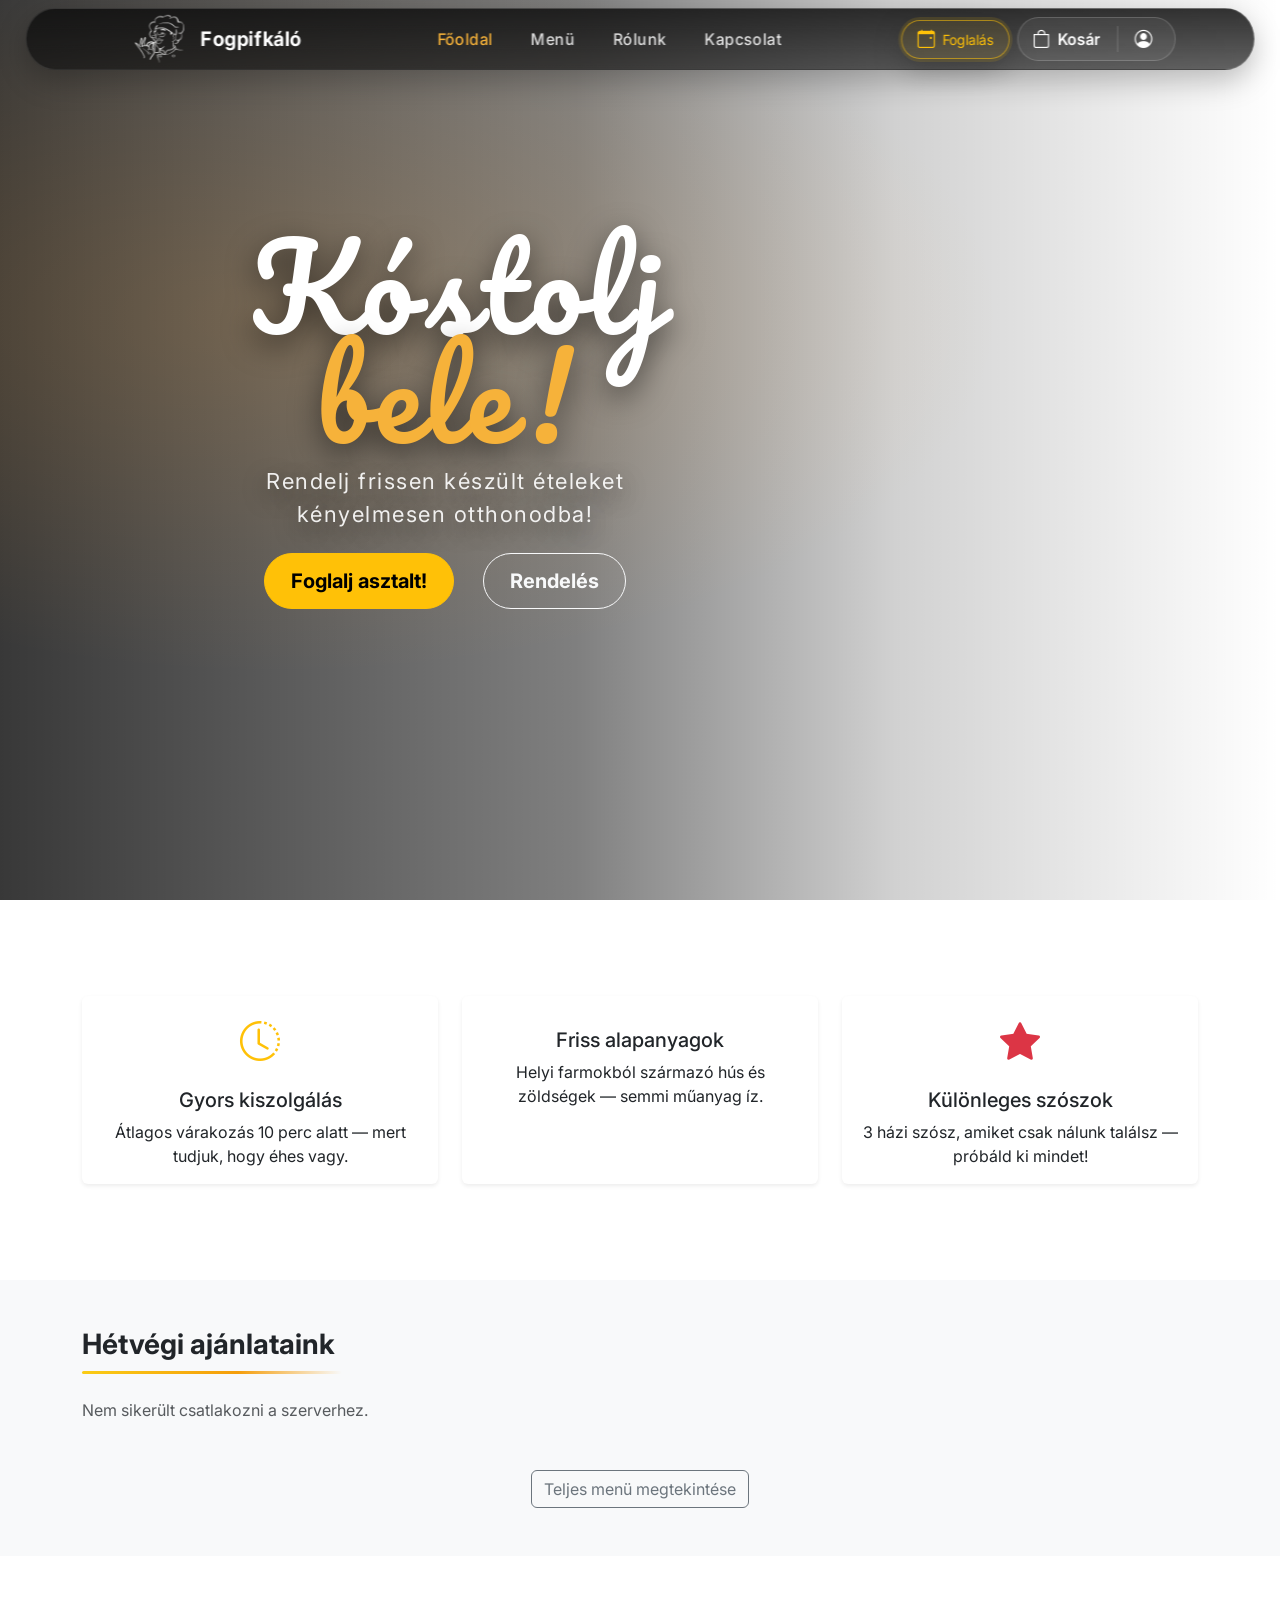
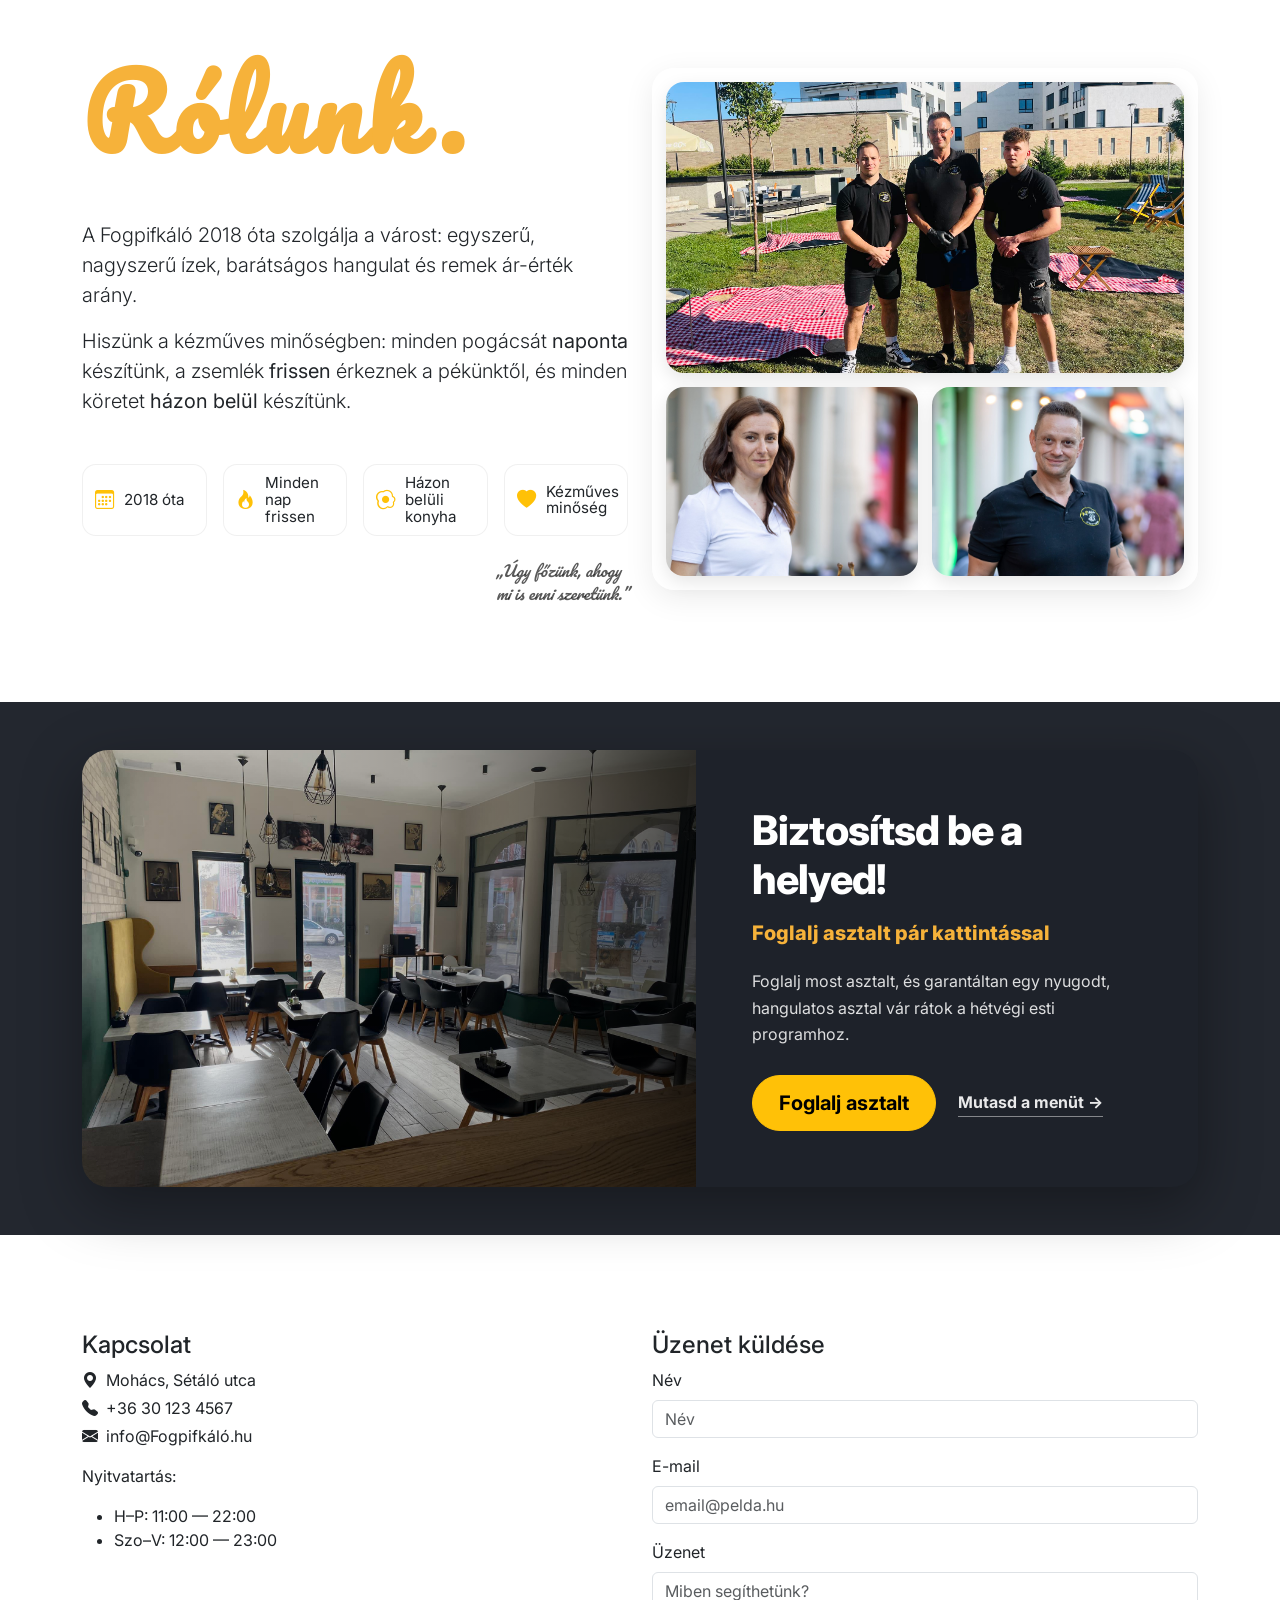
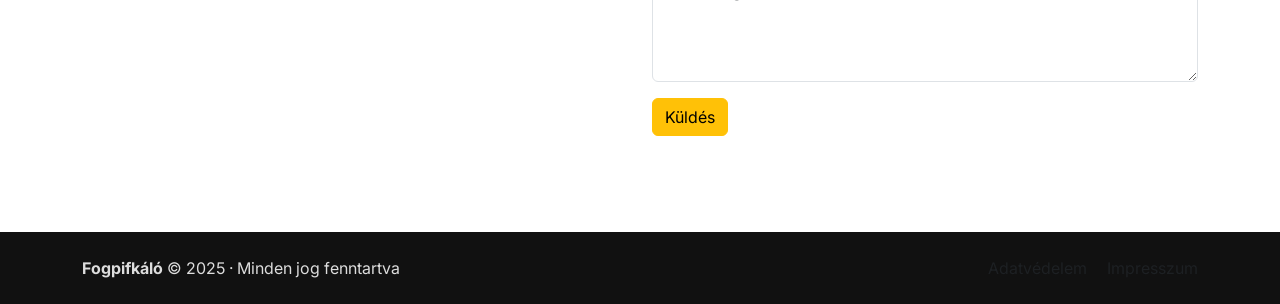
==== commit 93472c6f: "new delivery endpoint" ====
--- a/public/index.html
+++ b/public/index.html
@@ -1,704 +1,602 @@
 <!DOCTYPE html>
 <html lang="hu">
-  <head>
-    <meta charset="utf-8" />
-    <meta name="viewport" content="width=device-width, initial-scale=1" />
-    <title>Fogpifkáló - A város legjobb burgerje</title>
-    <!-- Bootstrap 5 CSS -->
-    <link
-      href="https://cdn.jsdelivr.net/npm/bootstrap@5.3.2/dist/css/bootstrap.min.css"
-      rel="stylesheet"
-    />
-    <!-- Bootstrap Icons -->
-    <link
-      href="https://cdn.jsdelivr.net/npm/bootstrap-icons@1.13.1/font/bootstrap-icons.css"
-      rel="stylesheet"
-    />
-
-    <link
-      href="https://fonts.googleapis.com/css2?family=Inter:wght@300;400;600;700&display=swap"
-      rel="stylesheet"
-    />
-    <link
-      href="https://fonts.googleapis.com/css2?family=Pacifico&display=swap"
-      rel="stylesheet"
-    />
-    <style>
-      body {
-        font-family: "Inter", system-ui, -apple-system, Roboto, "Helvetica Neue",
-          Arial;
+
+<head>
+  <meta charset="utf-8" />
+  <meta name="viewport" content="width=device-width, initial-scale=1" />
+  <title>Fogpifkáló - A város legjobb burgerje</title>
+  <!-- Bootstrap 5 CSS -->
+  <link href="https://cdn.jsdelivr.net/npm/bootstrap@5.3.2/dist/css/bootstrap.min.css" rel="stylesheet" />
+  <!-- Bootstrap Icons -->
+  <link href="https://cdn.jsdelivr.net/npm/bootstrap-icons@1.13.1/font/bootstrap-icons.css" rel="stylesheet" />
+
+  <link href="https://fonts.googleapis.com/css2?family=Inter:wght@300;400;600;700&display=swap" rel="stylesheet" />
+  <link href="https://fonts.googleapis.com/css2?family=Pacifico&display=swap" rel="stylesheet" />
+  <style>
+    body {
+      font-family: "Inter", system-ui, -apple-system, Roboto, "Helvetica Neue",
+        Arial;
+    }
+
+    .hero {
+      position: relative;
+      background-image: url("/images/hero3.jpg");
+      background-size: cover;
+      background-position: center 100%;
+      min-height: 100vh;
+      display: flex;
+      align-items: center;
+      overflow: hidden;
+    }
+
+    .hero::before {
+      content: "";
+      position: absolute;
+      inset: 0;
+      background: radial-gradient(1200px 600px at 22% 35%,
+          rgba(255, 170, 60, 0.18),
+          rgba(0, 0, 0, 0) 60%),
+        linear-gradient(90deg,
+          rgba(0, 0, 0, 0.78) 0%,
+          rgba(0, 0, 0, 0.5) 45%,
+          rgba(0, 0, 0, 0.18) 70%,
+          rgba(0, 0, 0, 0) 100%);
+      pointer-events: none;
+    }
+
+    .hero-content {
+      position: relative;
+      z-index: 1;
+      padding: 5rem 0;
+      top: -30px;
+      left: 250px;
+    }
+
+    .hero-title {
+      font-family: "Pacifico", cursive;
+      font-size: clamp(80px, 9vw, 115px);
+      line-height: 0.95;
+      margin: 0 0 16px;
+      color: #fff;
+      text-shadow: 0 10px 30px rgba(0, 0, 0, 0.55);
+      text-align: center;
+      letter-spacing: 5px;
+    }
+
+    .hero-title .accent {
+      color: #f6b23a;
+    }
+
+    .hero-subtitle {
+      font-size: clamp(16px, 1.8vw, 22px);
+      color: rgba(255, 255, 255, 0.9);
+      margin: 0 0 22px;
+      max-width: 760px;
+      text-shadow: 0 8px 22px rgba(0, 0, 0, 0.55);
+      text-align: center;
+      letter-spacing: 1.5px;
+    }
+
+    .hero-actions {
+      display: flex;
+      gap: 14px;
+      flex-wrap: wrap;
+      align-items: center;
+      justify-content: space-evenly;
+    }
+
+    .btn-hero-pill {
+      border-radius: 999px;
+      padding: 12px 26px;
+      font-weight: 700;
+      transition: .2s;
+    }
+
+    .btn-main:hover {
+      color: orange;
+      background-color: transparent;
+      transform: scale(1.1);
+    }
+
+    .btn-order:hover{
+      transform: scale(1.1);
+    }
+
+    @media (max-width: 576px) {
+      .hero {
+        min-height: 70vh;
       }
 
-      .hero {
-        position: relative;
-        background-image: url("/images/hero3.jpg");
-        background-size: cover;
-        background-position: center 100%;
-        min-height: 100vh;
-        display: flex;
-        align-items: center;
-        overflow: hidden;
+      .hero-content {
+        /* Mobilon ne legyen "kilökve" a képből */
+        left: 0;
+        top: 0;
+        padding: 3.5rem 1rem;
+        width: 100%;
       }
 
-      .hero::before {
-        content: "";
-        position: absolute;
-        inset: 0;
-        background: radial-gradient(
-            1200px 600px at 22% 35%,
-            rgba(255, 170, 60, 0.18),
-            rgba(0, 0, 0, 0) 60%
-          ),
-          linear-gradient(
-            90deg,
-            rgba(0, 0, 0, 0.78) 0%,
-            rgba(0, 0, 0, 0.5) 45%,
-            rgba(0, 0, 0, 0.18) 70%,
-            rgba(0, 0, 0, 0) 100%
-          );
-        pointer-events: none;
+      .hero-title,
+      .hero-subtitle {
+        text-align: left;
       }
 
+      .hero-actions {
+        justify-content: flex-start;
+      }
+    }
+
+    /* Tablet / kisebb laptop: csökkentsük az eltolást */
+    @media (max-width: 992px) {
       .hero-content {
-        position: relative;
-        z-index: 1;
-        padding: 5rem 0;
-        top: -30px;
-        left: 250px;
+        left: 0;
+        top: 0;
       }
-
-      .hero-title {
-        font-family: "Pacifico", cursive;
-        font-size: clamp(80px, 9vw, 115px);
-        line-height: 0.95;
-        margin: 0 0 16px;
-        color: #fff;
-        text-shadow: 0 10px 30px rgba(0, 0, 0, 0.55);
-        text-align: center;
-        letter-spacing: 5px;
-      }
-
-      .hero-title .accent {
-        color: #f6b23a;
-      }
-
-      .hero-subtitle {
-        font-size: clamp(16px, 1.8vw, 22px);
-        color: rgba(255, 255, 255, 0.9);
-        margin: 0 0 22px;
-        max-width: 760px;
-        text-shadow: 0 8px 22px rgba(0, 0, 0, 0.55);
-        text-align: center;
-        letter-spacing: 1.5px;
-      }
-
-      .hero-actions {
-        display: flex;
-        gap: 14px;
-        flex-wrap: wrap;
-        align-items: center;
-        justify-content: space-evenly;
-      }
-
-      .btn-hero-pill {
-        border-radius: 999px;
-        padding: 12px 26px;
-        font-weight: 700;
-      }
-
-      @media (max-width: 576px) {
-        .hero {
-          min-height: 70vh;
-        }
-
-        .hero-content {
-          /* Mobilon ne legyen "kilökve" a képből */
-          left: 0;
-          top: 0;
-          padding: 3.5rem 1rem;
-          width: 100%;
-        }
-
-        .hero-title,
-        .hero-subtitle {
-          text-align: left;
-        }
-
-        .hero-actions {
-          justify-content: flex-start;
-        }
-      }
-
-      /* Tablet / kisebb laptop: csökkentsük az eltolást */
-      @media (max-width: 992px) {
-        .hero-content {
-          left: 0;
-          top: 0;
-        }
-      }
-
-      .menu-card img {
-        height: 180px;
-        object-fit: cover;
-      }
-
-      .badge-special {
-        background: #ff6b35;
-      }
-
-      .footer {
-        background: #111;
-        color: #ddd;
-      }
-    </style>
-    <link rel="stylesheet" href="menucard.css" />
-    <link rel="stylesheet" href="navbar.css" />
-    <link rel="stylesheet" href="reservation.css" />
-    <link rel="stylesheet" href="scrollbar.css" />
-    <link rel="stylesheet" href="style.css" />
-  </head>
-
-  <body>
-    <!-- NAVBAR -->
-    <nav
-      class="navbar navbar-expand-lg navbar-dark navbar-glass fixed-top my-2 mx-5"
-    >
-      <div class="container">
-        <!-- LOGÓ -->
-        <a class="navbar-brand d-flex align-items-center" href="index.html">
-          <img
-            src="images/fogpifkalo.png"
-            alt="Fogpifkáló"
-            class="navbar-logo me-2"
-          />
-          <span class="fw-bold brand-text">Fogpifkáló</span>
-        </a>
-
-        <!-- MOBIL TOGGLE -->
-        <button
-          class="navbar-toggler"
-          type="button"
-          data-bs-toggle="collapse"
-          data-bs-target="#navMenu"
-        >
-          <span class="navbar-toggler-icon"></span>
-        </button>
-
-        <div class="collapse navbar-collapse" id="navMenu">
-          <ul class="navbar-nav mx-auto mb-2 mb-lg-0 gap-lg-4">
-            <li class="nav-item">
-              <a class="nav-link active" href="#">Főoldal</a>
-            </li>
-            <li class="nav-item">
-              <a class="nav-link" href="menu.html">Menü</a>
-            </li>
-            <li class="nav-item">
-              <a class="nav-link" href="#rolunk">Rólunk</a>
-            </li>
-            <li class="nav-item">
-              <a class="nav-link" href="#kapcsolat">Kapcsolat</a>
-            </li>
-          </ul>
-
-          <!-- JOBB OLDAL: KOSÁR + FIÓK + FOGLALÁS -->
-          <div class="d-flex align-items-center gap-2">
+    }
+
+    .menu-card img {
+      height: 180px;
+      object-fit: cover;
+    }
+
+    .badge-special {
+      background: #ff6b35;
+    }
+
+    .footer {
+      background: #111;
+      color: #ddd;
+    }
+  </style>
+  <link rel="stylesheet" href="menucard.css" />
+  <link rel="stylesheet" href="navbar.css" />
+  <link rel="stylesheet" href="reservation.css" />
+  <link rel="stylesheet" href="scrollbar.css" />
+  <link rel="stylesheet" href="style.css" />
+</head>
+
+<body>
+  <!-- NAVBAR -->
+  <nav class="navbar navbar-expand-lg navbar-dark navbar-glass fixed-top navbar-floating">
+    <div class="container">
+      <!-- LOGÓ -->
+      <a class="navbar-brand d-flex align-items-center" href="index.html">
+        <img src="images/fogpifkalo.png" alt="Fogpifkáló" class="navbar-logo me-2" />
+        <span class="fw-bold brand-text">Fogpifkáló</span>
+      </a>
+
+      <!-- MOBIL TOGGLE -->
+      <button class="navbar-toggler" type="button" data-bs-toggle="collapse" data-bs-target="#navMenu">
+        <span class="navbar-toggler-icon"></span>
+      </button>
+
+      <div class="collapse navbar-collapse" id="navMenu">
+        <ul class="navbar-nav mx-auto mb-2 mb-lg-0 gap-lg-4">
+          <li class="nav-item">
+            <a class="nav-link active" href="#">Főoldal</a>
+          </li>
+          <li class="nav-item">
+            <a class="nav-link" href="menu.html">Menü</a>
+          </li>
+          <li class="nav-item">
+            <a class="nav-link" href="#rolunk">Rólunk</a>
+          </li>
+          <li class="nav-item">
+            <a class="nav-link" href="#kapcsolat">Kapcsolat</a>
+          </li>
+        </ul>
+
+        <!-- JOBB OLDAL: FOGLALÁS + (KOSÁR | FIÓK) pill -->
+        <div class="d-flex align-items-center gap-2">
+          <!-- FOGLALÁS (ghost + glow) -->
+          <a class="btn btn-sm rounded-pill px-3 py-2 nav-cta d-inline-flex align-items-center gap-2"
+            href="foglalas.html">
+            <i class="bi bi-calendar-event"></i>
+            <span>Foglalás</span>
+          </a>
+
+          <!-- KÖZÖS PILL: KOSÁR + FIÓK -->
+          <div class="nav-utility-pill d-flex align-items-center">
             <!-- KOSÁR -->
             <div class="dropdown">
-              <button
-                class="btn btn-cart position-relative d-flex align-items-center"
-                type="button"
-                id="cartDropdownBtn"
-                data-bs-toggle="dropdown"
-                aria-expanded="false"
-              >
-                <i class="bi bi-bag me-1"></i>
-                <span class="d-none d-lg-inline"></span>
-                <span
-                  class="cart-badge"
-                  id="cartCountBadge"
-                  style="display: none"
-                >
-                  0
-                </span>
+              <button class="btn nav-utility-btn position-relative d-inline-flex align-items-center gap-2" type="button"
+                id="cartDropdownBtn" data-bs-toggle="dropdown" aria-expanded="false">
+                <i class="bi bi-bag"></i>
+                <span class="d-none d-lg-inline">Kosár</span>
+                <span class="cart-badge" id="cartCountBadge" style="display: none">0</span>
               </button>
 
-              <div
-                class="dropdown-menu dropdown-menu-end p-3"
-                aria-labelledby="cartDropdownBtn"
-                style="min-width: 280px"
-              >
+              <div class="dropdown-menu dropdown-menu-end p-3" aria-labelledby="cartDropdownBtn"
+                style="min-width: 280px">
                 <div id="cartDropdownContent">
                   <div class="text-muted small">A kosarad jelenleg üres.</div>
                 </div>
               </div>
             </div>
 
+            <span class="nav-utility-divider"></span>
+
             <!-- FIÓK -->
-            <a
-              class="btn btn-account d-flex align-items-center"
-              href="fiok.html"
-              id="accountLink"
-            >
-              <i class="bi bi-person-circle me-1"></i>
-              <span class="d-none d-lg-inline">Fiókom</span>
+            <a class="btn nav-utility-btn d-inline-flex align-items-center gap-2" href="fiok.html" id="accountLink">
+              <i class="bi bi-person-circle account-icon"></i>
+              <span class="d-none d-lg-inline"></span>
             </a>
-
-            <!-- FOGLALÁS -->
-            <a class="btn btn-warning btn-sm px-3" href="foglalas.html">
-              Foglalás
-            </a>
-          </div>
-        </div>
-      </div>
-    </nav>
-
-    <!-- HERO -->
-    <header class="hero">
-      <div class="hero-content text-white">
-        <div class="row align-items-center">
-          <div class="col-lg-7">
-            <h1 class="hero-title">
-              Kóstolj<br />
-              <span class="accent">bele!</span>
-            </h1>
-            <p class="hero-subtitle">
-              Rendelj frissen készült ételeket kényelmesen otthonodba!
-            </p>
-            <div class="hero-actions mt-3">
-              <a href="foglalas.html" class="btn btn-warning btn-hero-pill"
-                >Foglalj asztalt!</a
-              >
-              <a href="menu.html" class="btn btn-light btn-hero-pill"
-                >Rendelés</a
-              >
-            </div>
-          </div>
-          <div class="col-lg-5 d-none d-lg-block"></div>
-        </div>
-      </div>
-    </header>
-
-    <!-- HIGHLIGHTS -->
-    <section class="py-5 my-5">
-      <div class="container">
-        <div class="row text-center g-4">
-          <div class="col-md-4">
-            <div class="card border-0 h-100 shadow-sm">
-              <div class="card-body">
-                <i class="bi bi-clock-history fs-1 text-warning"></i>
-                <h5 class="card-title mt-3">Gyors kiszolgálás</h5>
-                <p class="card-text">
-                  Átlagos várakozás 10 perc alatt — mert tudjuk, hogy éhes vagy.
-                </p>
+          </div>
+        </div>
+      </div>
+  </nav>
+
+  <!-- HERO -->
+  <header class="hero">
+    <div class="hero-content text-white">
+      <div class="row align-items-center">
+        <div class="col-lg-7">
+          <h1 class="hero-title">
+            Kóstolj<br />
+            <span class="accent">bele!</span>
+          </h1>
+          <p class="hero-subtitle">
+            Rendelj frissen készült ételeket kényelmesen otthonodba!
+          </p>
+          <div class="hero-actions mt-3">
+            <a href="foglalas.html" class="btn btn-warning btn-hero-pill btn-lg btn-main">Foglalj asztalt!</a>
+            <a href="menu.html" class="btn btn-outline-light btn-hero-pill btn-lg btn-order">Rendelés</a>
+          </div>
+        </div>
+        <div class="col-lg-5 d-none d-lg-block"></div>
+      </div>
+    </div>
+  </header>
+
+  <!-- HIGHLIGHTS -->
+  <section class="py-5 my-5">
+    <div class="container">
+      <div class="row text-center g-4">
+        <div class="col-md-4">
+          <div class="card border-0 h-100 shadow-sm">
+            <div class="card-body">
+              <i class="bi bi-clock-history fs-1 text-warning"></i>
+              <h5 class="card-title mt-3">Gyors kiszolgálás</h5>
+              <p class="card-text">
+                Átlagos várakozás 10 perc alatt — mert tudjuk, hogy éhes vagy.
+              </p>
+            </div>
+          </div>
+        </div>
+        <div class="col-md-4">
+          <div class="card border-0 h-100 shadow-sm">
+            <div class="card-body">
+              <i class="bi bi-leaf fs-1 text-success"></i>
+              <h5 class="card-title mt-3">Friss alapanyagok</h5>
+              <p class="card-text">
+                Helyi farmokból származó hús és zöldségek — semmi műanyag íz.
+              </p>
+            </div>
+          </div>
+        </div>
+        <div class="col-md-4">
+          <div class="card border-0 h-100 shadow-sm">
+            <div class="card-body">
+              <i class="bi bi-star-fill fs-1 text-danger"></i>
+              <h5 class="card-title mt-3">Különleges szószok</h5>
+              <p class="card-text">
+                3 házi szósz, amiket csak nálunk találsz — próbáld ki mindet!
+              </p>
+            </div>
+          </div>
+        </div>
+      </div>
+    </div>
+  </section>
+
+  <!-- MENU GRID -->
+  <section id="menu" class="py-5 my-5 bg-light">
+    <div class="container">
+      <div class="d-flex justify-content-between align-items-center mb-4">
+        <h2 class="h3 mb-0 wo-title">Hétvégi ajánlataink</h2>
+      </div>
+
+      <div id="menuItems" class="row g-4">
+        <div class="col-12 text-muted" id="menuLoading">
+          Menü betöltése...
+        </div>
+      </div>
+      <div class="d-flex mt-5 justify-content-center">
+        <a href="menu.html" class="btn btn-md btn-outline-secondary">
+          Teljes menü megtekintése
+        </a>
+      </div>
+    </div>
+  </section>
+
+  <!-- ABOUT -->
+  <section id="rolunk" class="py-5 my-5 about-section">
+    <div class="container">
+      <div class="row align-items-center g-4">
+        <!-- Bal oldal: szöveg -->
+        <div class="col-lg-6">
+          <h2 class="about-title mb-5">Rólunk.</h2>
+
+          <p class="lead mb-3">
+            A Fogpifkáló 2018 óta szolgálja a várost: egyszerű, nagyszerű
+            ízek, barátságos hangulat és remek ár-érték arány.
+          </p>
+
+          <p class="lead mb-5">
+            Hiszünk a kézműves minőségben: minden pogácsát
+            <strong>naponta</strong> készítünk, a zsemlék
+            <strong>frissen</strong> érkeznek a pékünktől, és minden köretet
+            <strong>házon belül</strong> készítünk.
+          </p>
+
+          <div class="row g-3 about-points mb-4">
+            <div class="col-6 col-sm-3">
+              <div class="about-point">
+                <i class="bi bi-calendar3 text-warning"></i>
+                <div class="about-point-text">2018 óta</div>
               </div>
             </div>
-          </div>
-          <div class="col-md-4">
-            <div class="card border-0 h-100 shadow-sm">
-              <div class="card-body">
-                <i class="bi bi-leaf fs-1 text-success"></i>
-                <h5 class="card-title mt-3">Friss alapanyagok</h5>
-                <p class="card-text">
-                  Helyi farmokból származó hús és zöldségek — semmi műanyag íz.
-                </p>
+            <div class="col-6 col-sm-3">
+              <div class="about-point">
+                <i class="bi bi-fire text-warning"></i>
+                <div class="about-point-text">Minden nap frissen</div>
               </div>
             </div>
-          </div>
-          <div class="col-md-4">
-            <div class="card border-0 h-100 shadow-sm">
-              <div class="card-body">
-                <i class="bi bi-star-fill fs-1 text-danger"></i>
-                <h5 class="card-title mt-3">Különleges szószok</h5>
-                <p class="card-text">
-                  3 házi szósz, amiket csak nálunk találsz — próbáld ki mindet!
-                </p>
+            <div class="col-6 col-sm-3">
+              <div class="about-point">
+                <i class="bi bi-egg-fried text-warning"></i>
+                <div class="about-point-text">Házon belüli konyha</div>
               </div>
             </div>
-          </div>
-        </div>
-      </div>
-    </section>
-
-    <!-- MENU GRID -->
-    <section id="menu" class="py-5 my-5 bg-light">
-      <div class="container">
-        <div class="d-flex justify-content-between align-items-center mb-4">
-          <h2 class="h3 mb-0 wo-title">Hétvégi ajánlataink</h2>
-        </div>
-
-        <div id="menuItems" class="row g-4">
-          <div class="col-12 text-muted" id="menuLoading">
-            Menü betöltése...
-          </div>
-        </div>
-        <div class="d-flex mt-5 justify-content-center">
-          <a href="menu.html" class="btn btn-md btn-outline-secondary">
-            Teljes menü megtekintése
-          </a>
-        </div>
-      </div>
-    </section>
-
-    <!-- ABOUT -->
-    <section id="rolunk" class="py-5 my-5 about-section">
-      <div class="container">
-        <div class="row align-items-center g-4">
-          <!-- Bal oldal: szöveg -->
-          <div class="col-lg-6">
-            <h2 class="about-title mb-5">Rólunk.</h2>
-
-            <p class="lead mb-3">
-              A Fogpifkáló 2018 óta szolgálja a várost: egyszerű, nagyszerű
-              ízek, barátságos hangulat és remek ár-érték arány.
-            </p>
-
-            <p class="lead mb-5">
-              Hiszünk a kézműves minőségben: minden pogácsát
-              <strong>naponta</strong> készítünk, a zsemlék
-              <strong>frissen</strong> érkeznek a pékünktől, és minden köretet
-              <strong>házon belül</strong> készítünk.
-            </p>
-
-            <div class="row g-3 about-points mb-4">
-              <div class="col-6 col-sm-3">
-                <div class="about-point">
-                  <i class="bi bi-calendar3 text-warning"></i>
-                  <div class="about-point-text">2018 óta</div>
-                </div>
+            <div class="col-6 col-sm-3">
+              <div class="about-point">
+                <i class="bi bi-heart-fill text-warning"></i>
+                <div class="about-point-text">Kézműves minőség</div>
               </div>
-              <div class="col-6 col-sm-3">
-                <div class="about-point">
-                  <i class="bi bi-fire text-warning"></i>
-                  <div class="about-point-text">Minden nap frissen</div>
-                </div>
-              </div>
-              <div class="col-6 col-sm-3">
-                <div class="about-point">
-                  <i class="bi bi-egg-fried text-warning"></i>
-                  <div class="about-point-text">Házon belüli konyha</div>
-                </div>
-              </div>
-              <div class="col-6 col-sm-3">
-                <div class="about-point">
-                  <i class="bi bi-heart-fill text-warning"></i>
-                  <div class="about-point-text">Kézműves minőség</div>
-                </div>
-              </div>
-            </div>
-
-            <div class="d-flex flex-wrap align-items-center gap-3">
-              <div class="about-quote">
-                „Úgy főzünk, ahogy <br />
-                mi is enni szeretünk.”
-              </div>
-            </div>
-          </div>
-
-          <!-- Jobb oldal: képkollázs (placeholder) -->
-          <div class="col-lg-6">
-            <div class="about-collage">
-              <img
-                src="images/biggerpic.jpg"
-                alt="Konyhai pillanat"
-                class="about-img-nagy about-img-main"
-                loading="lazy"
-              />
-              <img
-                src="images/smallerpic3.jpg"
-                alt="Friss pogácsák"
-                class="about-img-kicsi1 about-img-sub"
-                loading="lazy"
-              />
-              <img
-                src="images/smallerpic1.jpg"
-                alt="Vendégtér hangulat"
-                class="about-img-kicsi2 about-img-sub"
-                loading="lazy"
-              />
-            </div>
-          </div>
-        </div>
-      </div>
-    </section>
-
-    <!-- RESERVATION CTA -->
-    <section id="foglalas" class="reservation-cta my-5 py-5">
-      <div class="container">
-        <div class="reservation-card">
-          <div
-            class="reservation-media"
-            role="img"
-            aria-label="Vendégtér"
-          ></div>
-
-          <div class="reservation-content">
-            <h2 class="reservation-title">Biztosítsd be a helyed!</h2>
-            <div class="reservation-subtitle">
-              Foglalj asztalt pár kattintással
-            </div>
-
-            <p class="reservation-text">
-              Foglalj most asztalt, és garantáltan egy nyugodt, hangulatos
-              asztal vár rátok a hétvégi esti programhoz.
-            </p>
-
-            <div class="reservation-actions">
-              <a
-                href="foglalas.html"
-                class="btn btn-warning btn-lg reservation-btn"
-                >Foglalj asztalt</a
-              >
-              <a href="menu.html" class="reservation-link"
-                >Mutasd a menüt <span aria-hidden="true">→</span></a
-              >
-            </div>
-          </div>
-        </div>
-      </div>
-    </section>
-
-    <!-- CONTACT -->
-    <section id="kapcsolat" class="py-5 my-5">
-      <div class="container">
-        <div class="row g-4">
-          <div class="col-md-6">
-            <h4>Kapcsolat</h4>
-            <p class="mb-1">
-              <i class="bi bi-geo-alt-fill me-2"></i>Mohács, Sétáló utca
-            </p>
-            <p class="mb-1">
-              <i class="bi bi-telephone-fill me-2"></i>+36 30 123 4567
-            </p>
-            <p class="mb-3">
-              <i class="bi bi-envelope-fill me-2"></i>info@Fogpifkáló.hu
-            </p>
-            <p>Nyitvatartás:</p>
-            <ul>
-              <li>H–P: 11:00 — 22:00</li>
-              <li>Szo–V: 12:00 — 23:00</li>
-            </ul>
-          </div>
-          <div class="col-md-6">
-            <h4>Üzenet küldése</h4>
-            <form>
-              <div class="mb-3">
-                <label class="form-label">Név</label>
-                <input class="form-control" placeholder="Név" required />
-              </div>
-              <div class="mb-3">
-                <label class="form-label">E-mail</label>
-                <input
-                  type="email"
-                  class="form-control"
-                  placeholder="email@pelda.hu"
-                  required
-                />
-              </div>
-              <div class="mb-3">
-                <label class="form-label">Üzenet</label>
-                <textarea
-                  class="form-control"
-                  rows="4"
-                  placeholder="Miben segíthetünk?"
-                ></textarea>
-              </div>
-              <button class="btn btn-warning" type="submit">Küldés</button>
-            </form>
-          </div>
-        </div>
-      </div>
-    </section>
-
-    <!-- FOOTER -->
-    <footer class="footer py-4">
-      <div
-        class="container d-flex flex-column flex-md-row justify-content-between align-items-center"
-      >
-        <div>
-          <strong>Fogpifkáló</strong> &copy; 2025 · Minden jog fenntartva
-        </div>
-        <div class="mt-2 mt-md-0">
-          <a href="#" class="text-decoration-none text-muted me-3"
-            >Adatvédelem</a
-          >
-          <a href="#" class="text-decoration-none text-muted">Impresszum</a>
-        </div>
-      </div>
-    </footer>
-
-    <!-- Product Details Modal -->
-    <div
-      class="modal fade product-modal"
-      id="productDetailsModal"
-      tabindex="-1"
-      aria-hidden="true"
-    >
-      <div
-        class="modal-dialog modal-dialog-centered modal-lg modal-dialog-scrollable"
-      >
-        <div class="modal-content product-modal-content">
-          <div class="product-modal-hero">
-            <img id="pModalImg" class="product-modal-hero-img" src="" alt="" />
-
-            <button
-              type="button"
-              class="btn btn-sm btn-light product-modal-close"
-              data-bs-dismiss="modal"
-              aria-label="Bezárás"
-            >
-              <i class="bi bi-x-lg"></i>
+            </div>
+          </div>
+
+          <div class="d-flex flex-wrap align-items-center gap-3">
+            <div class="about-quote">
+              „Úgy főzünk, ahogy <br />
+              mi is enni szeretünk.”
+            </div>
+          </div>
+        </div>
+
+        <!-- Jobb oldal: képkollázs (placeholder) -->
+        <div class="col-lg-6">
+          <div class="about-collage">
+            <img src="images/biggerpic.jpg" alt="Konyhai pillanat" class="about-img-nagy about-img-main"
+              loading="lazy" />
+            <img src="images/smallerpic3.jpg" alt="Friss pogácsák" class="about-img-kicsi1 about-img-sub"
+              loading="lazy" />
+            <img src="images/smallerpic1.jpg" alt="Vendégtér hangulat" class="about-img-kicsi2 about-img-sub"
+              loading="lazy" />
+          </div>
+        </div>
+      </div>
+    </div>
+  </section>
+
+  <!-- RESERVATION CTA -->
+  <section id="foglalas" class="reservation-cta my-5 py-5">
+    <div class="container">
+      <div class="reservation-card">
+        <div class="reservation-media" role="img" aria-label="Vendégtér"></div>
+
+        <div class="reservation-content">
+          <h2 class="reservation-title">Biztosítsd be a helyed!</h2>
+          <div class="reservation-subtitle">
+            Foglalj asztalt pár kattintással
+          </div>
+
+          <p class="reservation-text">
+            Foglalj most asztalt, és garantáltan egy nyugodt, hangulatos
+            asztal vár rátok a hétvégi esti programhoz.
+          </p>
+
+          <div class="reservation-actions">
+            <a href="foglalas.html" class="btn btn-warning btn-hero-pill btn-lg btn-main">Foglalj asztalt</a>
+            <a href="menu.html" class="reservation-link">Mutasd a menüt <span aria-hidden="true">→</span></a>
+          </div>
+        </div>
+      </div>
+    </div>
+  </section>
+
+  <!-- CONTACT -->
+  <section id="kapcsolat" class="py-5 my-5">
+    <div class="container">
+      <div class="row g-4">
+        <div class="col-md-6">
+          <h4>Kapcsolat</h4>
+          <p class="mb-1">
+            <i class="bi bi-geo-alt-fill me-2"></i>Mohács, Sétáló utca
+          </p>
+          <p class="mb-1">
+            <i class="bi bi-telephone-fill me-2"></i>+36 30 123 4567
+          </p>
+          <p class="mb-3">
+            <i class="bi bi-envelope-fill me-2"></i>info@Fogpifkáló.hu
+          </p>
+          <p>Nyitvatartás:</p>
+          <ul>
+            <li>H–P: 11:00 — 22:00</li>
+            <li>Szo–V: 12:00 — 23:00</li>
+          </ul>
+        </div>
+        <div class="col-md-6">
+          <h4>Üzenet küldése</h4>
+          <form>
+            <div class="mb-3">
+              <label class="form-label">Név</label>
+              <input class="form-control" placeholder="Név" required />
+            </div>
+            <div class="mb-3">
+              <label class="form-label">E-mail</label>
+              <input type="email" class="form-control" placeholder="email@pelda.hu" required />
+            </div>
+            <div class="mb-3">
+              <label class="form-label">Üzenet</label>
+              <textarea class="form-control" rows="4" placeholder="Miben segíthetünk?"></textarea>
+            </div>
+            <button class="btn btn-warning" type="submit">Küldés</button>
+          </form>
+        </div>
+      </div>
+    </div>
+  </section>
+
+  <!-- FOOTER -->
+  <footer class="footer py-4">
+    <div class="container d-flex flex-column flex-md-row justify-content-between align-items-center">
+      <div>
+        <strong>Fogpifkáló</strong> &copy; 2025 · Minden jog fenntartva
+      </div>
+      <div class="mt-2 mt-md-0">
+        <a href="#" class="text-decoration-none text-muted me-3">Adatvédelem</a>
+        <a href="#" class="text-decoration-none text-muted">Impresszum</a>
+      </div>
+    </div>
+  </footer>
+
+  <!-- Product Details Modal -->
+  <div class="modal fade product-modal" id="productDetailsModal" tabindex="-1" aria-hidden="true">
+    <div class="modal-dialog modal-dialog-centered modal-lg modal-dialog-scrollable">
+      <div class="modal-content product-modal-content">
+        <div class="product-modal-hero">
+          <img id="pModalImg" class="product-modal-hero-img" src="" alt="" />
+
+          <button type="button" class="btn btn-sm btn-light product-modal-close" data-bs-dismiss="modal"
+            aria-label="Bezárás">
+            <i class="bi bi-x-lg"></i>
+          </button>
+
+          <div class="product-modal-hero-text">
+            <div class="d-flex align-items-end justify-content-between gap-2">
+              <h3 class="product-modal-title" id="pModalTitle">Termék</h3>
+              <div class="product-modal-price" id="pModalPrice">0 Ft</div>
+            </div>
+          </div>
+        </div>
+
+        <div class="modal-body product-modal-body">
+          <!-- Leírás -->
+          <div class="product-accordion">
+            <button class="product-accordion-header" type="button" data-target="desc">
+              <span>Leírás</span>
+              <i class="bi bi-chevron-down"></i>
             </button>
 
-            <div class="product-modal-hero-text">
-              <div class="d-flex align-items-end justify-content-between gap-2">
-                <h3 class="product-modal-title" id="pModalTitle">Termék</h3>
-                <div class="product-modal-price" id="pModalPrice">0 Ft</div>
-              </div>
-            </div>
-          </div>
-
-          <div class="modal-body product-modal-body">
-            <!-- Leírás -->
-            <div class="product-accordion">
-              <button
-                class="product-accordion-header"
-                type="button"
-                data-target="desc"
-              >
-                <span>Leírás</span>
-                <i class="bi bi-chevron-down"></i>
-              </button>
-
-              <div class="product-accordion-content" data-content="desc">
-                <p class="product-modal-desc" id="pModalDesc"></p>
-              </div>
-            </div>
-
-            <!-- Összetevők -->
-            <div class="product-accordion" id="pModalIngredientsSection">
-              <button
-                class="product-accordion-header"
-                type="button"
-                data-target="ingredients"
-              >
-                <span>Összetevők</span>
-                <i class="bi bi-chevron-down"></i>
-              </button>
-
-              <div class="product-accordion-content" data-content="ingredients">
-                <div
-                  class="product-modal-ingredients"
-                  id="pModalIngredients"
-                ></div>
-              </div>
-            </div>
-          </div>
-
-          <div class="product-modal-footer">
-            <div class="qty-stepper" aria-label="Mennyiség">
-              <button
-                type="button"
-                class="qty-btn"
-                id="pQtyMinus"
-                aria-label="Csökkentés"
-              >
-                −
-              </button>
-              <div class="qty-value" id="pQtyValue">1</div>
-              <button
-                type="button"
-                class="qty-btn"
-                id="pQtyPlus"
-                aria-label="Növelés"
-              >
-                +
-              </button>
-            </div>
-
-            <button
-              type="button"
-              class="btn btn-light product-modal-cart"
-              id="pModalAddBtn"
-            >
-              Kosárba
+            <div class="product-accordion-content" data-content="desc">
+              <p class="product-modal-desc" id="pModalDesc"></p>
+            </div>
+          </div>
+
+          <!-- Összetevők -->
+          <div class="product-accordion" id="pModalIngredientsSection">
+            <button class="product-accordion-header" type="button" data-target="ingredients">
+              <span>Összetevők</span>
+              <i class="bi bi-chevron-down"></i>
             </button>
-          </div>
-        </div>
-      </div>
-    </div>
-
-    <!-- Bootstrap JS -->
-    <script src="https://cdn.jsdelivr.net/npm/bootstrap@5.3.2/dist/js/bootstrap.bundle.min.js"></script>
-    <script src="script.js"></script>
-    <script src="productModal.js"></script>
-    <script src="api.js"></script>
-    <script>
-      document.addEventListener("DOMContentLoaded", () => {
-        const menuContainer = document.getElementById("menuItems");
-        const menuLoading = document.getElementById("menuLoading");
-
-        if (!menuContainer) return;
-
-        function formatFt(value) {
-          return Math.round(Number(value)).toLocaleString("hu-HU");
+
+            <div class="product-accordion-content" data-content="ingredients">
+              <div class="product-modal-ingredients" id="pModalIngredients"></div>
+            </div>
+          </div>
+        </div>
+
+        <div class="product-modal-footer">
+          <div class="qty-stepper" aria-label="Mennyiség">
+            <button type="button" class="qty-btn" id="pQtyMinus" aria-label="Csökkentés">
+              −
+            </button>
+            <div class="qty-value" id="pQtyValue">1</div>
+            <button type="button" class="qty-btn" id="pQtyPlus" aria-label="Növelés">
+              +
+            </button>
+          </div>
+
+          <button type="button" class="btn btn-light product-modal-cart" id="pModalAddBtn">
+            Kosárba
+          </button>
+        </div>
+      </div>
+    </div>
+  </div>
+
+  <!-- Bootstrap JS -->
+  <script src="https://cdn.jsdelivr.net/npm/bootstrap@5.3.2/dist/js/bootstrap.bundle.min.js"></script>
+  <script src="script.js"></script>
+  <script src="productModal.js"></script>
+  <script src="api.js"></script>
+  <script src="name.js"></script>
+  <script>
+    document.addEventListener("DOMContentLoaded", () => {
+      const menuContainer = document.getElementById("menuItems");
+      const menuLoading = document.getElementById("menuLoading");
+
+      if (!menuContainer) return;
+
+      function formatFt(value) {
+        return Math.round(Number(value)).toLocaleString("hu-HU");
+      }
+
+      async function loadSpecialOffers() {
+        if (menuLoading) {
+          menuLoading.textContent = "Menü betöltése...";
         }
 
-        async function loadSpecialOffers() {
-          if (menuLoading) {
-            menuLoading.textContent = "Menü betöltése...";
+        try {
+          const res = await fetch("/api/special-offers");
+          const data = await res.json();
+
+          if (!data.success) {
+            if (menuLoading) {
+              menuLoading.textContent =
+                data.message || "Nem sikerült betölteni a menüt.";
+            }
+            return;
           }
 
-          try {
-            const res = await fetch("/api/special-offers");
-            const data = await res.json();
-
-            if (!data.success) {
-              if (menuLoading) {
-                menuLoading.textContent =
-                  data.message || "Nem sikerült betölteni a menüt.";
-              }
-              return;
+          const offers = data.products || [];
+
+          const offerMap = new Map(offers.map((p) => [String(p.id), p]));
+
+          if (typeof window.setProductModalMap === "function") {
+            window.setProductModalMap(offerMap);
+          }
+
+          if (offers.length === 0) {
+            if (menuLoading) {
+              menuLoading.textContent = "Jelenleg nincs elérhető termék.";
             }
-
-            const offers = data.products || [];
-
-            const offerMap = new Map(offers.map((p) => [String(p.id), p]));
-
-            if (typeof window.setProductModalMap === "function") {
-              window.setProductModalMap(offerMap);
-            }
-
-            if (offers.length === 0) {
-              if (menuLoading) {
-                menuLoading.textContent = "Jelenleg nincs elérhető termék.";
-              }
-              return;
-            }
-
-            // Konténer ürítése
-            menuContainer.innerHTML = "";
-
-            offers.forEach((p) => {
-              const col = document.createElement("div");
-              col.className = "col-md-6 col-lg-4";
-
-              const fallbackImg =
-                "https://via.placeholder.com/800x600?text=Burger";
-
-              let imgUrl =
-                p.image_url && p.image_url.trim() ? p.image_url.trim() : "";
-
-              // Normalizálás: \ -> /, public/ levágása, és legyen /-sal kezdődő útvonal
-              imgUrl = imgUrl
-                .replace(/\\/g, "/")
-                .replace(/^public\//, "")
-                .replace(/^\.?\//, "");
-
-              imgUrl = imgUrl ? `/${imgUrl}` : fallbackImg;
-
-              col.innerHTML = `
-              <div class="menu-image-card weekend-offer-card shadow-sm" role="button" tabindex="0" data-product-id="${
-                p.id
+            return;
+          }
+
+          // Konténer ürítése
+          menuContainer.innerHTML = "";
+
+          offers.forEach((p) => {
+            const col = document.createElement("div");
+            col.className = "col-md-6 col-lg-4";
+
+            const fallbackImg =
+              "https://via.placeholder.com/800x600?text=Burger";
+
+            let imgUrl =
+              p.image_url && p.image_url.trim() ? p.image_url.trim() : "";
+
+            // Normalizálás: \ -> /, public/ levágása, és legyen /-sal kezdődő útvonal
+            imgUrl = imgUrl
+              .replace(/\\/g, "/")
+              .replace(/^public\//, "")
+              .replace(/^\.?\//, "");
+
+            imgUrl = imgUrl ? `/${imgUrl}` : fallbackImg;
+
+            col.innerHTML = `
+              <div class="menu-image-card weekend-offer-card shadow-sm" role="button" tabindex="0" data-product-id="${p.id
               }">
                 <img
                   src="${imgUrl}"
@@ -707,11 +605,10 @@
                 >
                 <div class="menu-image-overlay">
                   <h5 class="product-title">${p.name}</h5>
-                  ${
-                    p.description
-                      ? `<p class="product-desc">${p.description}</p>`
-                      : ""
-                  }
+                  ${p.description
+                ? `<p class="product-desc">${p.description}</p>`
+                : ""
+              }
                   <div class="overlay-bottom">
                     <div class="product-price">${formatFt(p.price)} Ft</div>
                     <button
@@ -726,40 +623,41 @@
               </div>
             `;
 
-              menuContainer.appendChild(col);
-            });
-
-            // ⚠️ FONTOS: ha a kosár logika a .order-btn gombokra event listenerrel működik,
-            // és azt korábban DOMContentLoaded-kor raktad rá, akkor lehet, hogy
-            // külön kell egy függvény, ami újra ráakasztja az eseményeket az új gombokra is.
-            // Ha már van ilyen, itt hívd meg, pl:
-            // initOrderButtons();
-          } catch (err) {
-            console.error("Hiba a /api/special-offers hívásnál:", err);
-            if (menuLoading) {
-              menuLoading.textContent =
-                "Nem sikerült csatlakozni a szerverhez.";
-            }
+            menuContainer.appendChild(col);
+          });
+
+          // ⚠️ FONTOS: ha a kosár logika a .order-btn gombokra event listenerrel működik,
+          // és azt korábban DOMContentLoaded-kor raktad rá, akkor lehet, hogy
+          // külön kell egy függvény, ami újra ráakasztja az eseményeket az új gombokra is.
+          // Ha már van ilyen, itt hívd meg, pl:
+          // initOrderButtons();
+        } catch (err) {
+          console.error("Hiba a /api/special-offers hívásnál:", err);
+          if (menuLoading) {
+            menuLoading.textContent =
+              "Nem sikerült csatlakozni a szerverhez.";
           }
         }
-
-        document.addEventListener("click", (e) => {
-          // ha a Kosárba gombra kattintanak, ne nyisson modalt
-          if (e.target.closest(".order-btn")) return;
-
-          const card = e.target.closest(".weekend-offer-card");
-          if (!card) return;
-
-          const pid = card.dataset.productId;
-          if (!pid) return;
-
-          if (typeof window.openProductModalById === "function") {
-            window.openProductModalById(pid);
-          }
-        });
-
-        loadSpecialOffers();
+      }
+
+      document.addEventListener("click", (e) => {
+        // ha a Kosárba gombra kattintanak, ne nyisson modalt
+        if (e.target.closest(".order-btn")) return;
+
+        const card = e.target.closest(".weekend-offer-card");
+        if (!card) return;
+
+        const pid = card.dataset.productId;
+        if (!pid) return;
+
+        if (typeof window.openProductModalById === "function") {
+          window.openProductModalById(pid);
+        }
       });
-    </script>
-  </body>
-</html>
+
+      loadSpecialOffers();
+    });
+  </script>
+</body>
+
+</html>
--- a/public/menucard.css
+++ b/public/menucard.css
@@ -269,6 +269,11 @@
   white-space: nowrap;
 }
 
+.product-modal-cart:hover {
+  background-color: #ffc107;
+  border-color: #ffc107;
+}
+
 @media (max-width: 576px) {
   .product-modal-hero {
     height: 230px;
--- a/public/navbar.css
+++ b/public/navbar.css
@@ -1,5 +1,18 @@
-/* GLASS / ELEGÁNS NAVBAR */
 .navbar-glass {
+  transition: border-color 220ms ease, border-radius 220ms ease,
+    padding 220ms ease, box-shadow 220ms ease, transform 220ms ease,
+    background-color 220ms ease;
+  will-change: transform;
+}
+
+/* alap (scrolled) = navbar2 kinézet */
+.navbar-glass {
+  padding-left: 0;
+  padding-right: 0;
+  border-radius: 0;
+  border-left: 0;
+  border-right: 0;
+  transform: translateY(0) scaleX(1);
   background: linear-gradient(
     180deg,
     rgba(15, 15, 15, 0.85),
@@ -7,7 +20,16 @@
   );
   backdrop-filter: blur(10px);
   -webkit-backdrop-filter: blur(10px);
-  border-bottom: 1px solid rgba(255, 255, 255, 0.08);
+}
+
+/* floating (top) */
+.navbar-glass.navbar-floating {
+  padding-left: 2.5rem;
+  padding-right: 2.5rem;
+  border-radius: 34px;
+  border: 1px solid rgba(255, 255, 255, 0.1);
+  transform: translateY(8px) scaleX(0.96);
+  box-shadow: 0 10px 30px rgba(0, 0, 0, 0.25);
 }
 
 /* NAV LINK */
@@ -43,8 +65,8 @@
 
 .cart-badge {
   position: absolute;
-  top: -6px;
-  right: -8px;
+  top: -2px;
+  right: -2px;
   background: #dc3545;
   color: #fff;
   font-size: 0.7rem;
@@ -56,18 +78,32 @@
 /* FIÓK */
 .btn-account {
   color: #fff;
-  border: 1px solid rgba(255, 255, 255, 0.25);
+  border: transparent 1px solid;
   background: transparent;
 }
 
 .btn-account:hover {
   color: #f6b23a;
-  border-color: #f6b23a;
+  border-color: transparent
+}
+
+#accountLink:focus,
+#accountLink:focus-visible,
+#accountLink:active,
+#accountLink:active:focus{
+  outline: none !important;
+  box-shadow: none !important;
+  border-color: transparent !important;
+}
+
+.account-icon {
+  font-size: 1.25rem;   /* emeld 1.4rem-ig ha kell */
+  line-height: 1;
 }
 
 .navbar-logo {
   position: absolute;
-  height: 118px;        /* Itt lehet nagy */
+  height: 118px;
   width: auto;
 
   top: 50%;
@@ -84,13 +120,57 @@
 }
 
 .brand-text {
-  margin-left: 100px;   /* EZ A KULCS */
-  font-weight: 700;
+  margin-left: 100px; /* EZ A KULCS */
+  font-weight: -100;
   color: #fff;
   letter-spacing: 0.6px;
   white-space: nowrap;
 }
 
+/* NAVBAR jobb oldali action-ök (ghost pill stílus) */
+.nav-utility-pill{
+  background: rgba(255,255,255,.06);
+  border: 1px solid rgba(255,255,255,.18);
+  border-radius: 999px;
+  padding: 2px;
+}
 
+.nav-utility-btn{
+  color: #fff;
+  background: transparent;
+  border: 0;
+  border-radius: 999px;
+  padding: .45rem .85rem;
+  font-weight: 600;
+}
 
+.nav-utility-btn:hover{
+  background: rgba(255,255,255,.08);
+  color: #fff;
+}
 
+.nav-utility-divider{
+  width: 1px;
+  height: 26px;
+  background: rgba(255,255,255,.18);
+  margin: 0 .25rem;
+}
+
+/* Foglalás: ghost + warning glow */
+.nav-cta{
+  background: rgba(255,193,7,.08);
+  border: 1px solid rgba(255,193,7,.55);
+  color: #ffc107;
+  box-shadow: 0 0 0 .18rem rgba(255,193,7,.12), 0 10px 30px rgba(0,0,0,.25);
+}
+
+.nav-cta:hover{
+  background: rgba(255,193,7,.14);
+  color: #ffc107;
+}
+
+.nav-cta i,
+.nav-utility-btn i{
+  font-size: 1.15rem;
+  line-height: 1;
+}
